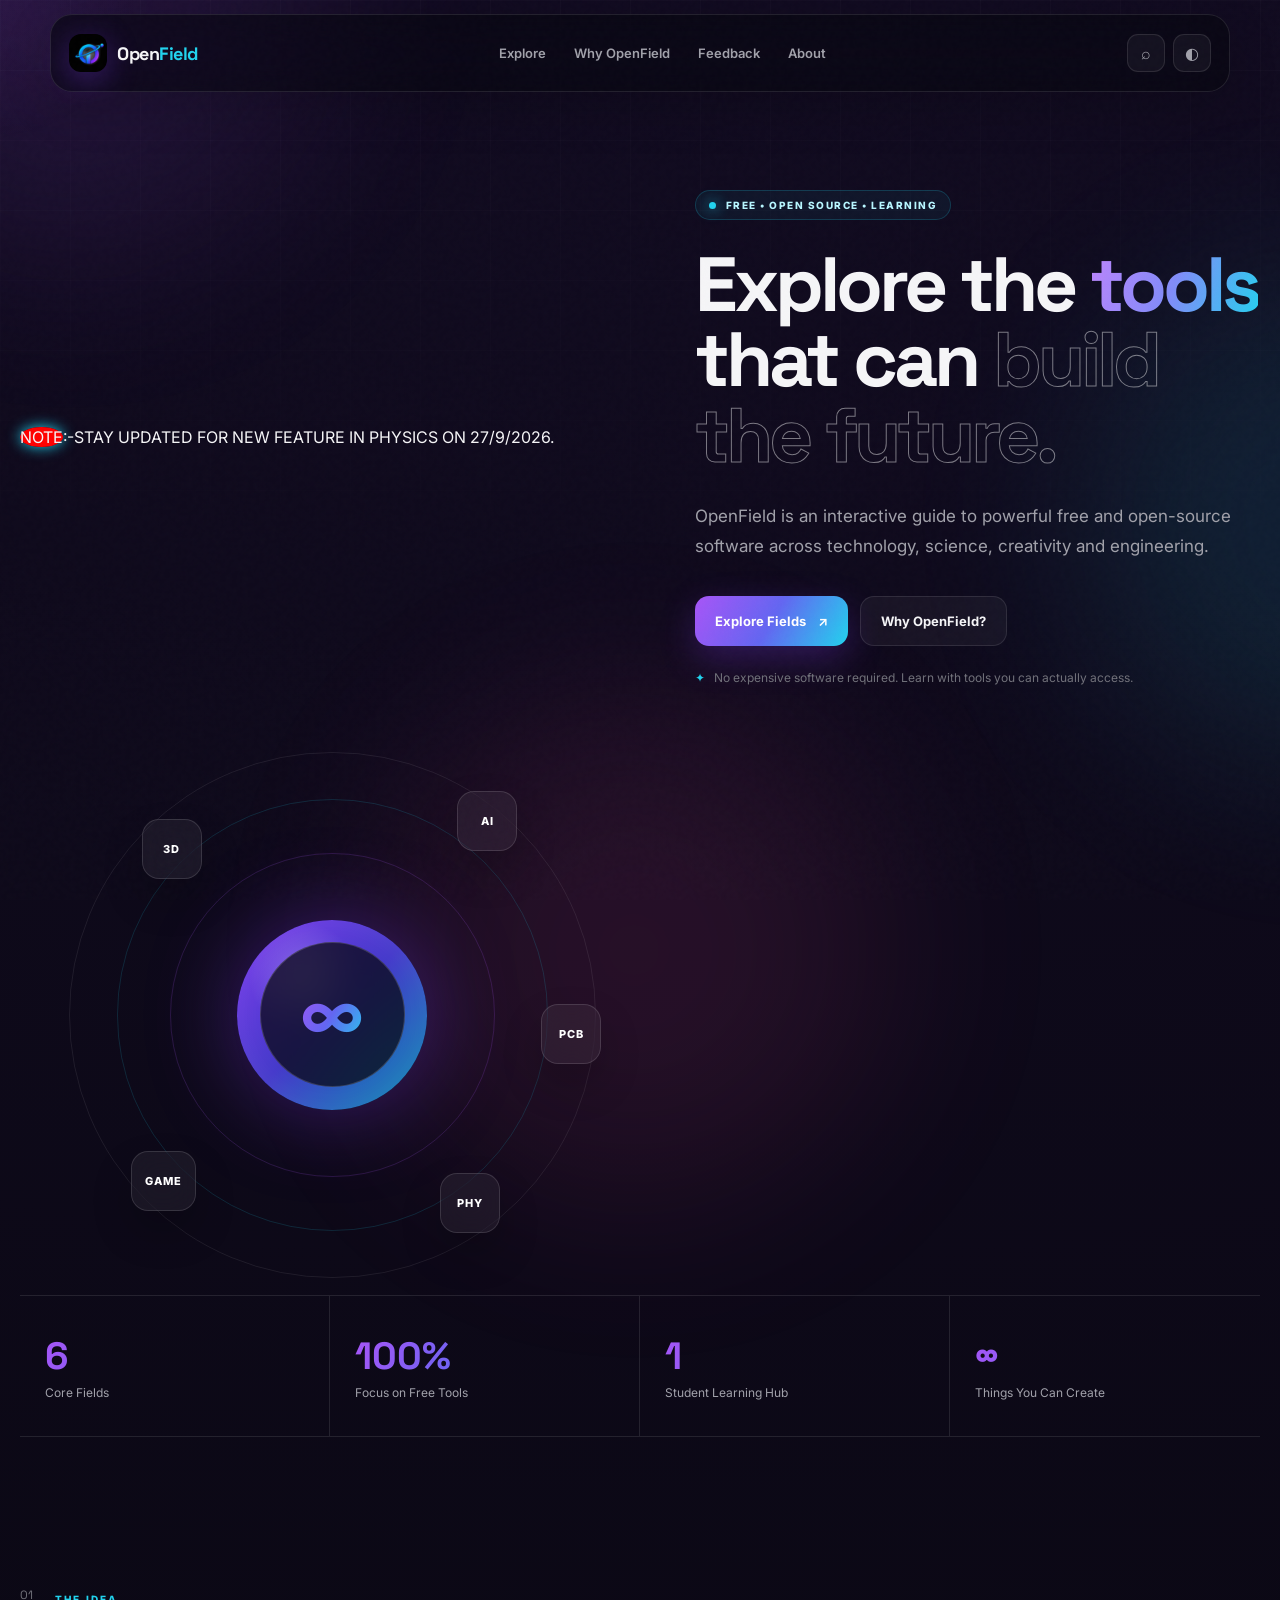
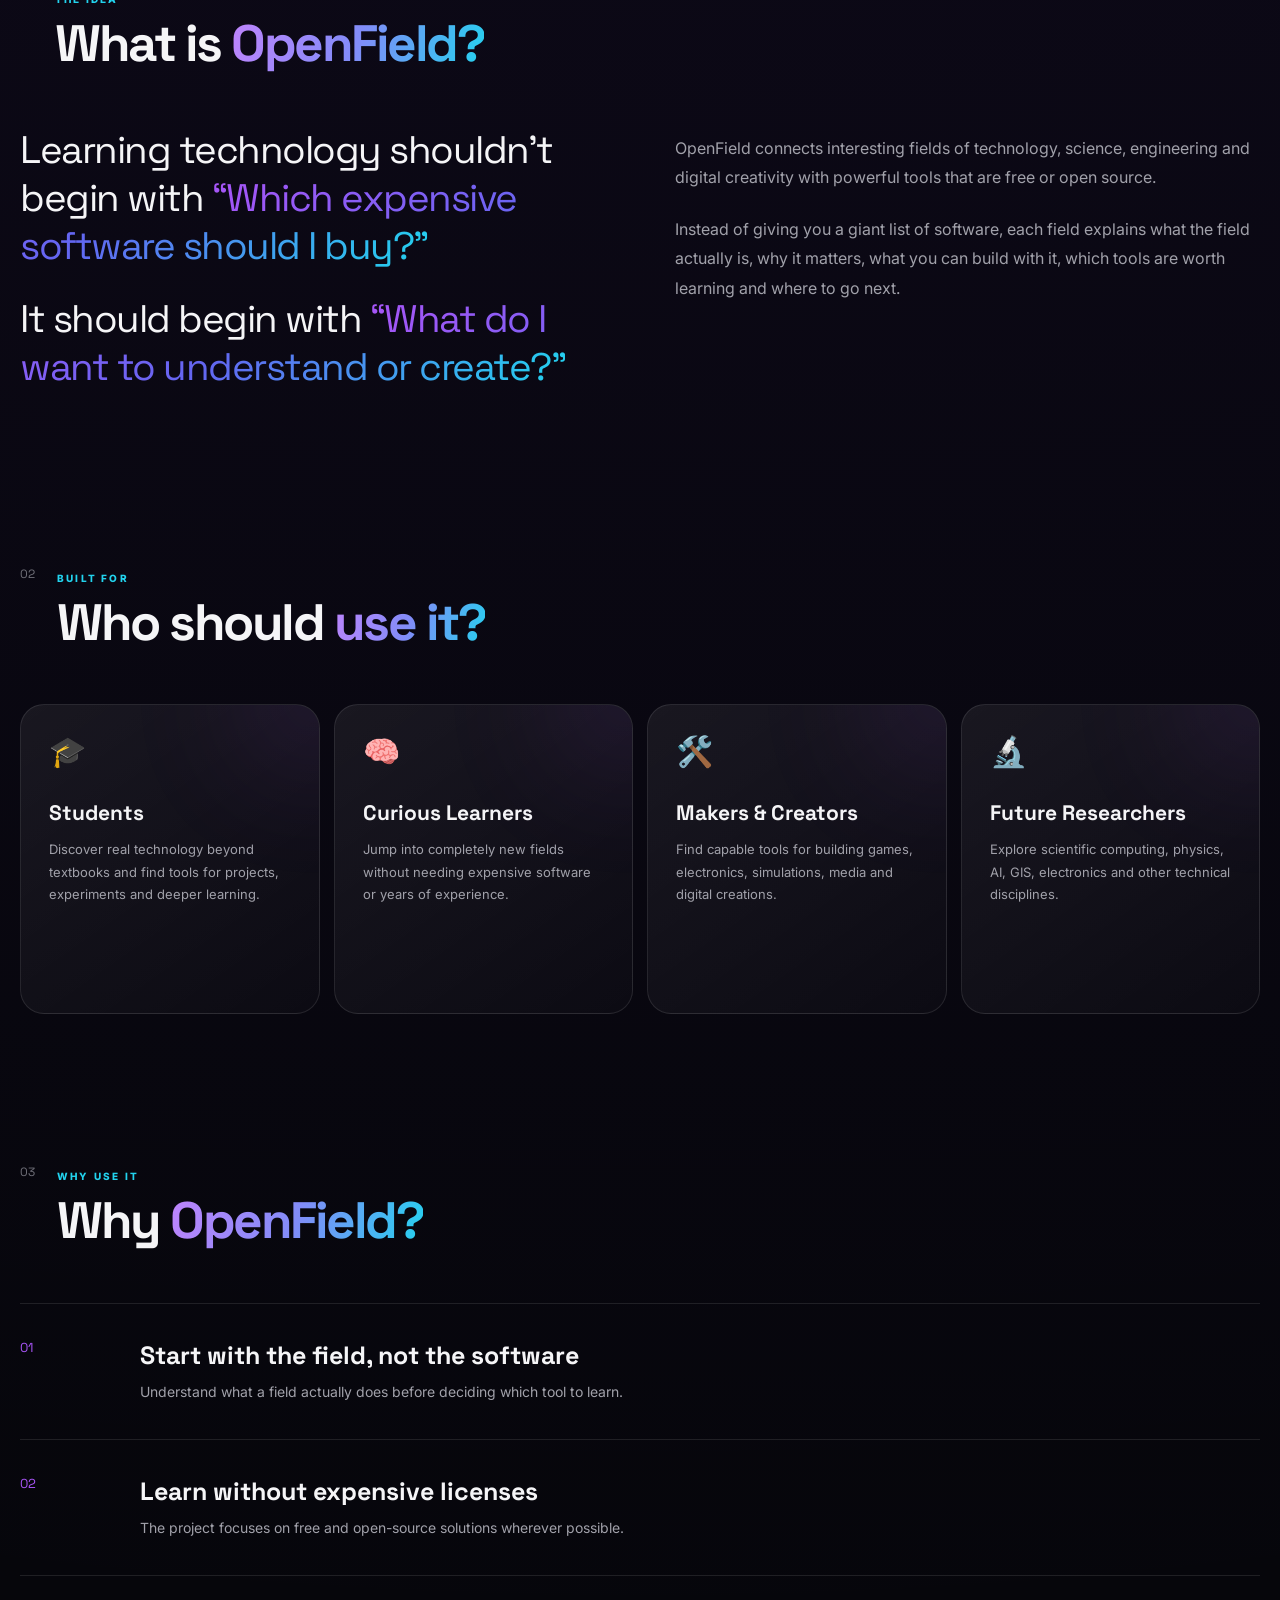
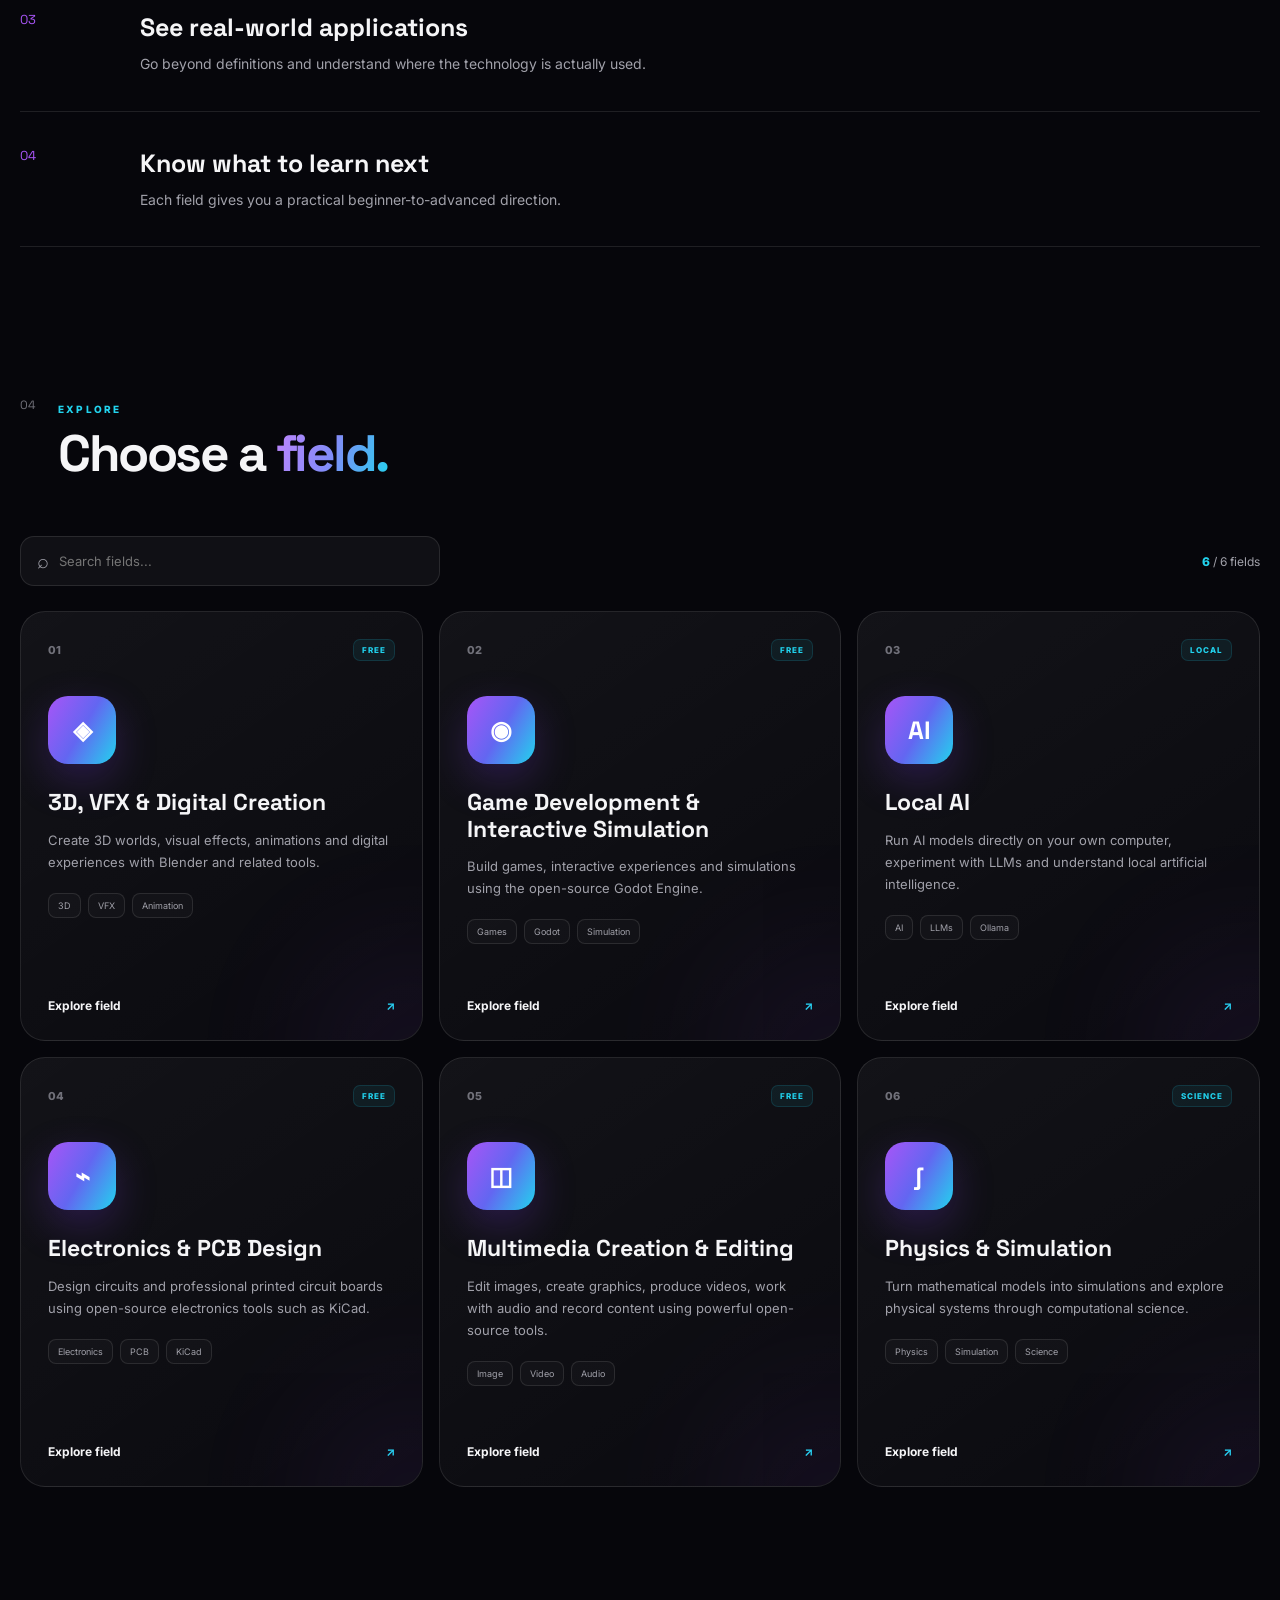
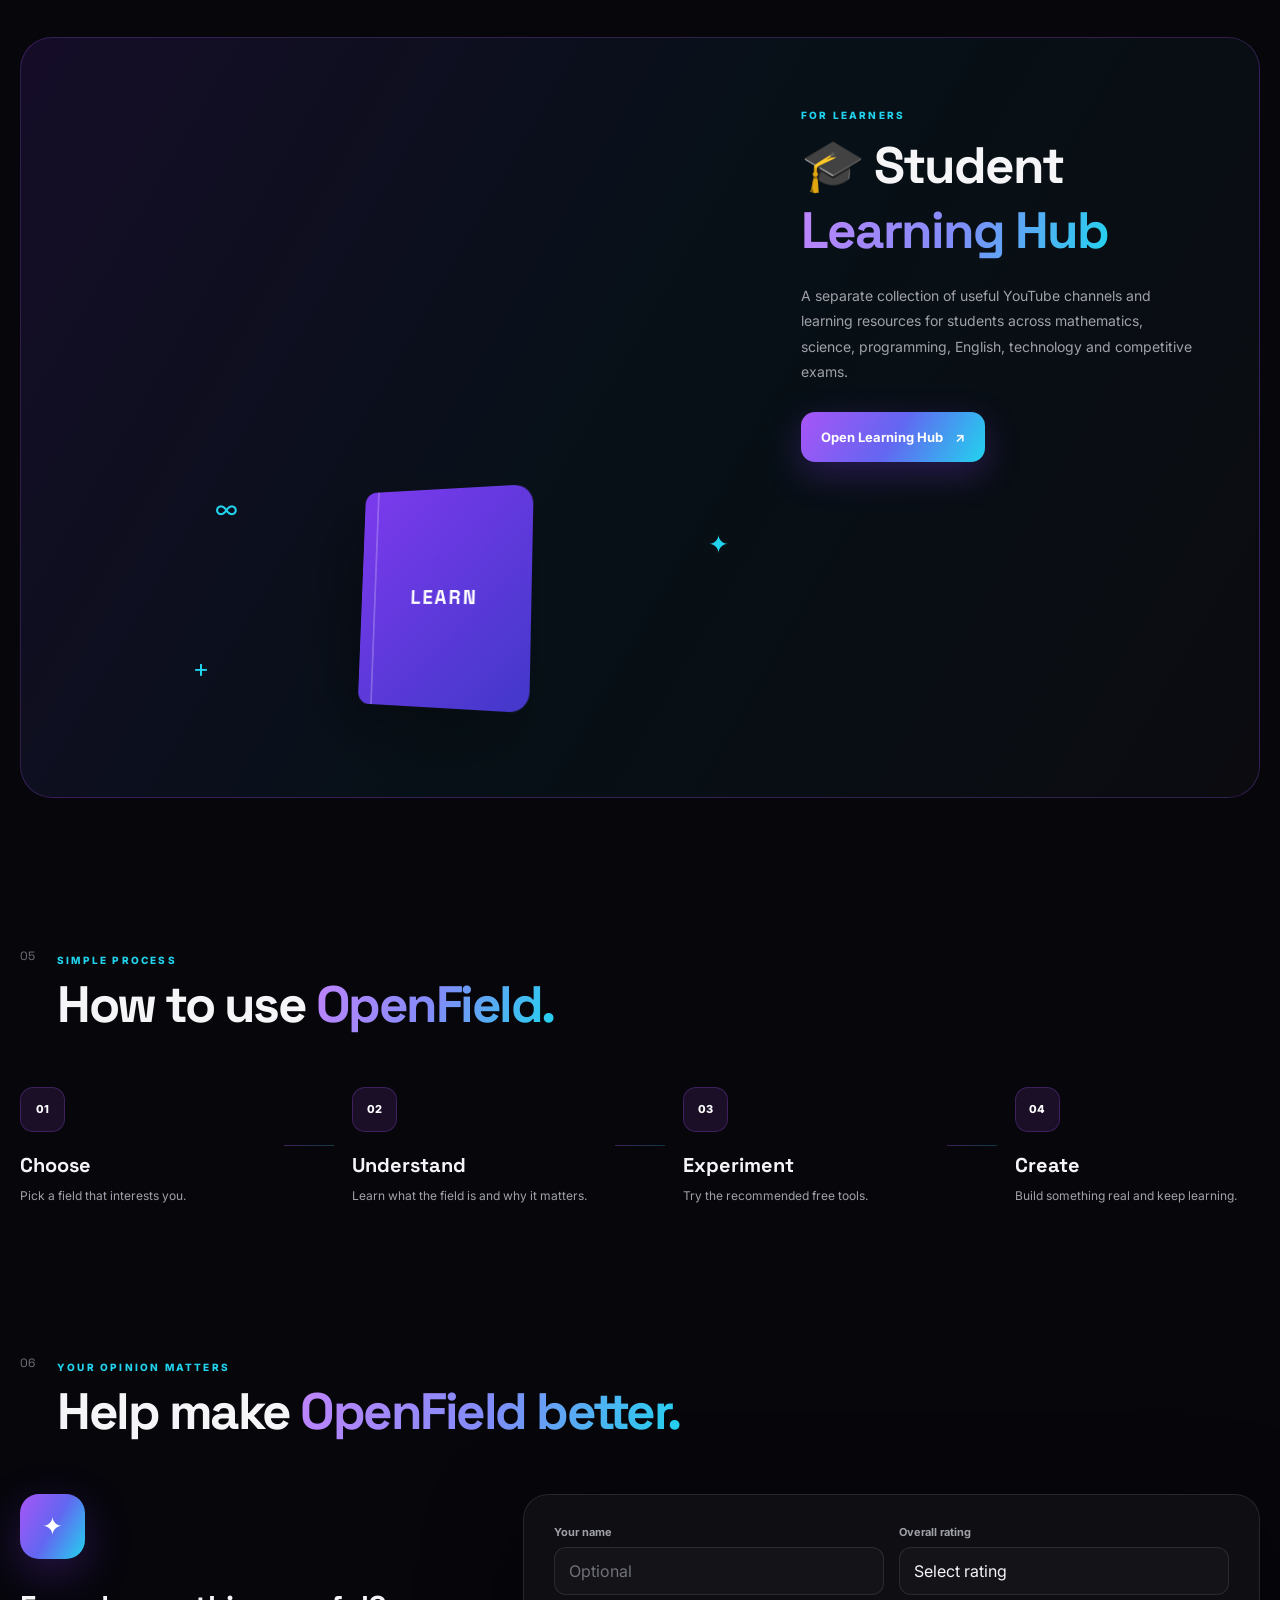
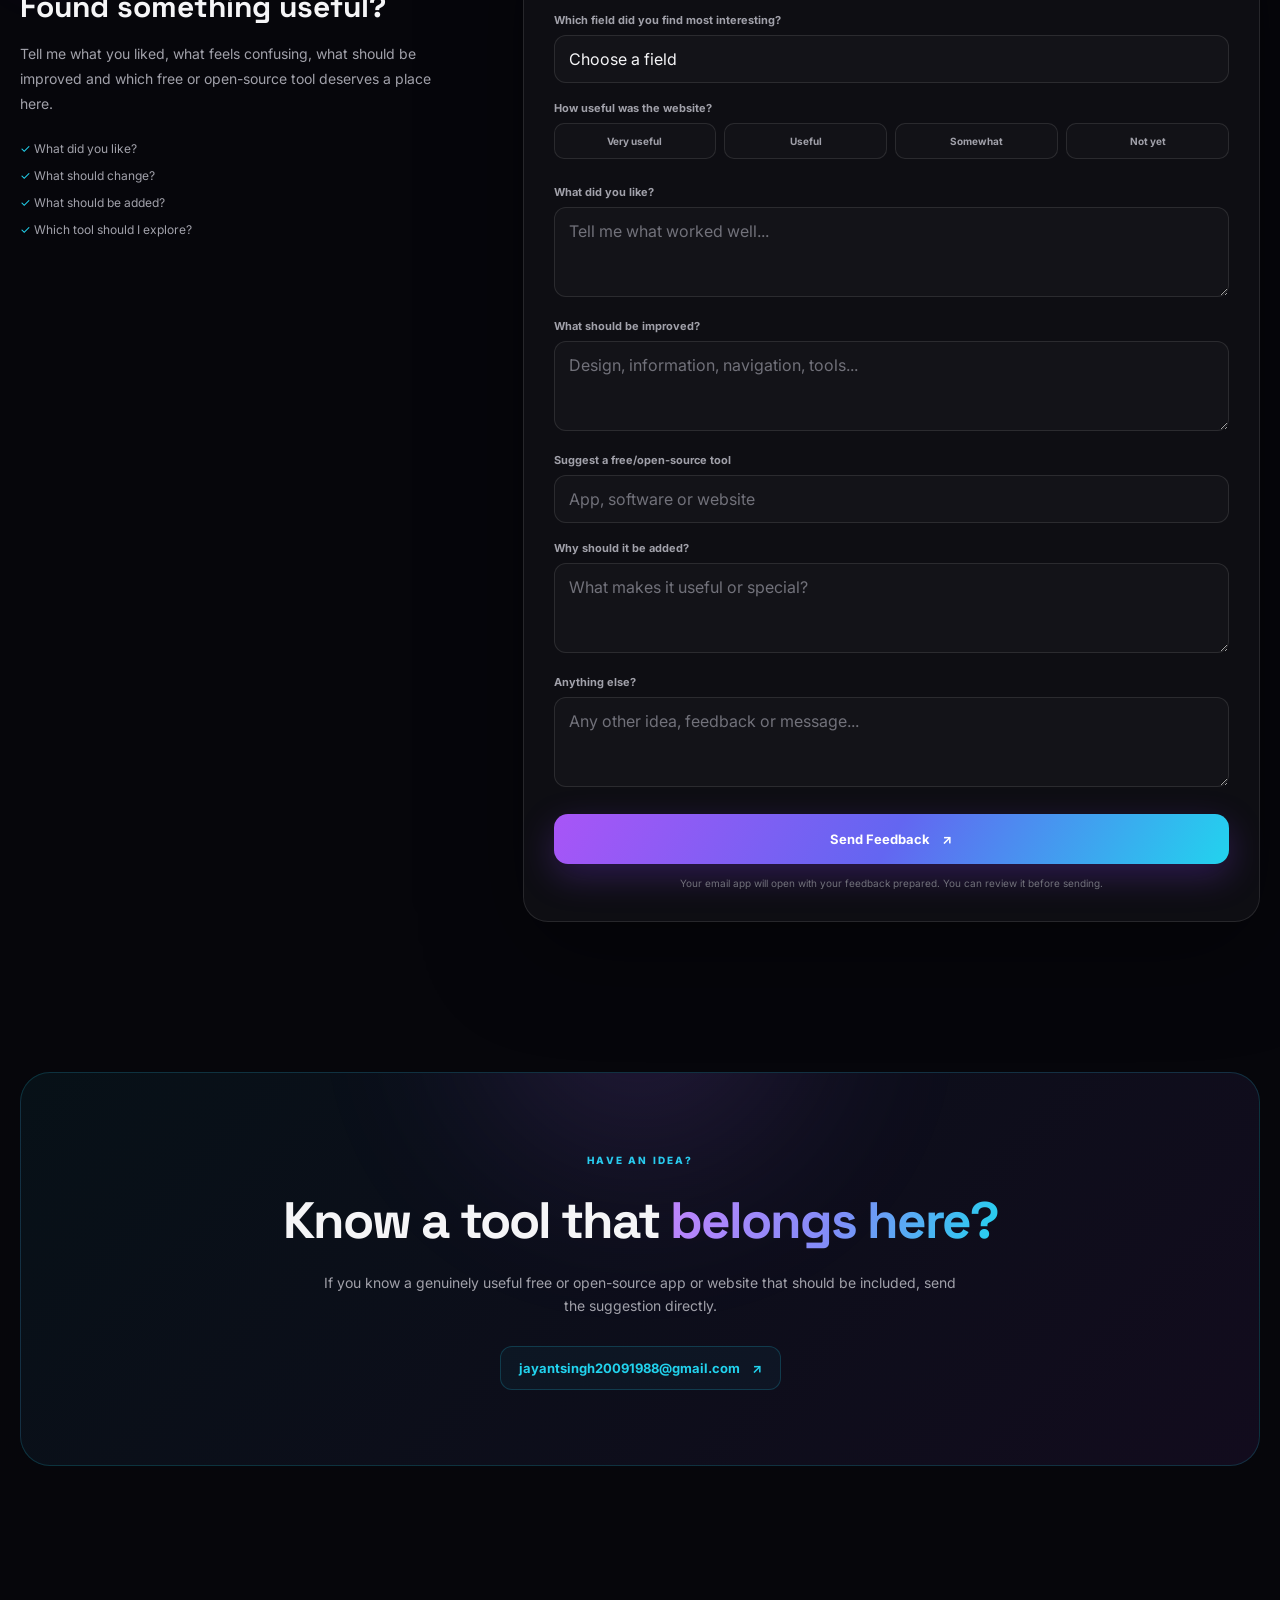
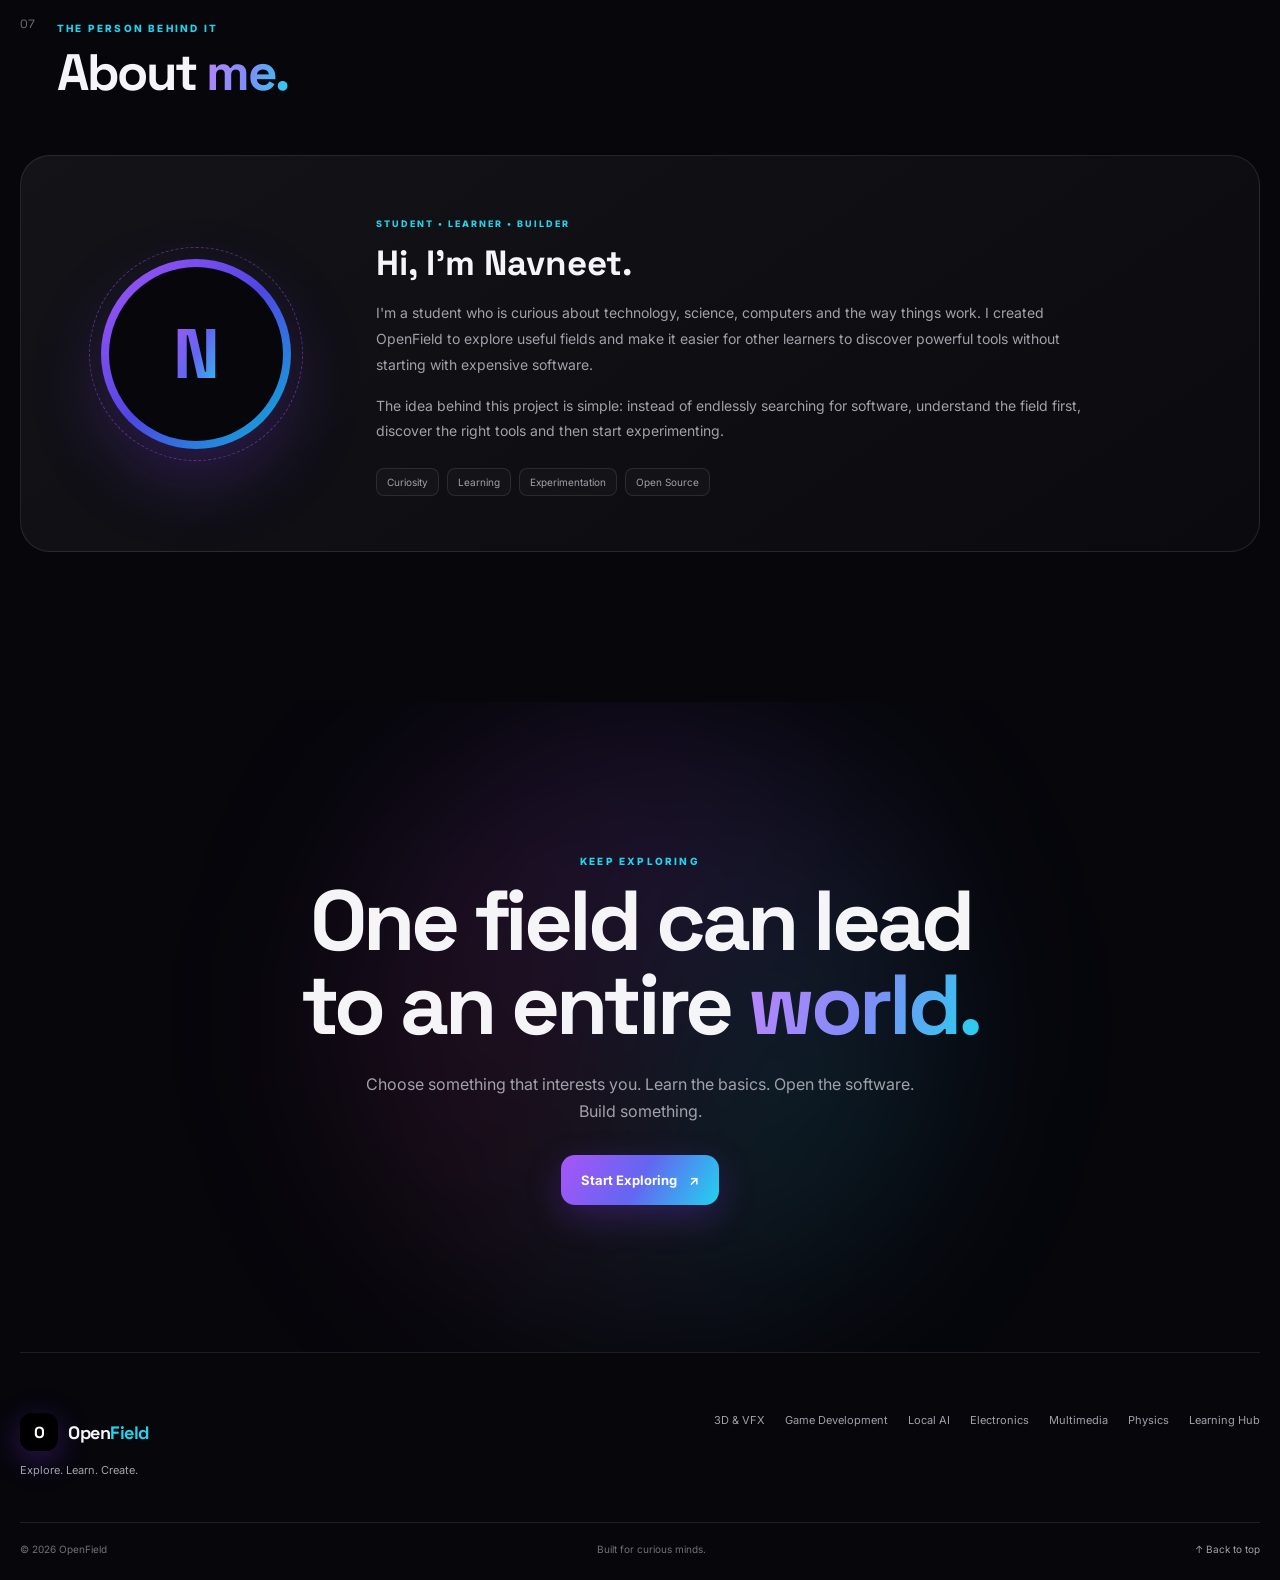
==== index.html @ 7878f34e "update homepage" ====
<!DOCTYPE html>
<html lang="en">
<head>
    <!-- Google tag (gtag.js) -->
<script async src="https://www.googletagmanager.com/gtag/js?id=G-XBN1RVEV4E"></script>
<script>
  window.dataLayer = window.dataLayer || [];
  function gtag(){dataLayer.push(arguments);}
  gtag('js', new Date());

  gtag('config', 'G-XBN1RVEV4E');
</script>
    <meta charset="UTF-8">

    <meta
        name="viewport"
        content="width=device-width, initial-scale=1.0"
    >

    <meta
        name="description"
        content="OpenField — Explore powerful free and open-source tools across 3D, game development, local AI, electronics, multimedia, physics and student learning."
    >

    <meta
        name="theme-color"
        content="#080810"
    >

    <title>OpenField — Explore Technology, Science & Creative Fields</title>
<meta name="description" content="OpenField helps you explore technology, science, creative fields, free and open-source tools, learning resources, and career possibilities.">
    <link rel="stylesheet" href="css/home.css">

    <link
        rel="preconnect"
        href="https://fonts.googleapis.com"
    >

    <link
        rel="preconnect"
        href="https://fonts.gstatic.com"
        crossorigin
    >

    <link
        href="https://fonts.googleapis.com/css2?family=Inter:wght@400;500;600;700;800&family=Space+Grotesk:wght@500;600;700&display=swap"
        rel="stylesheet"
    >
</head>

<body>

    <!-- ================================
         BACKGROUND EFFECTS
    ================================= -->

    <div class="noise"></div>

    <div class="aurora aurora-one"></div>
    <div class="aurora aurora-two"></div>
    <div class="aurora aurora-three"></div>

    <div class="cursor-glow"></div>

    <!-- ================================
         READING PROGRESS
    ================================= -->

    <div class="reading-progress">
        <span id="progressBar"></span>
    </div>

    <!-- ================================
         NAVBAR
    ================================= -->

    <header class="navbar">

        <a href="index.html" class="logo">
            <span class="logo-mark">
                <img src="assets/images/openfield-logo.png.png" width="40">
            </span>

            <span class="logo-text">
                Open<span>Field</span>
            </span>
        </a>

        <nav class="nav-links">

            <a href="#explore">Explore</a>

            <a href="#why">Why OpenField</a>

            <a href="#feedback">Feedback</a>

            <a href="#about">About</a>

        </nav>

        <div class="nav-actions">

            <button
                class="icon-btn"
                id="searchButton"
                aria-label="Search"
            >
                ⌕
            </button>

            <button
                class="icon-btn"
                id="themeButton"
                aria-label="Change theme"
            >
                ◐
            </button>

            <button
                class="menu-btn"
                id="menuButton"
                aria-label="Open menu"
            >
                ☰
            </button>

        </div>

    </header>


    <!-- ================================
         MOBILE MENU
    ================================= -->

    <div class="mobile-menu" id="mobileMenu">

        <a href="#explore">Explore</a>
        <a href="#why">Why OpenField</a>
        <a href="#feedback">Feedback</a>
        <a href="#about">About</a>

    </div>


    <!-- ================================
         SEARCH OVERLAY
    ================================= -->

    <div class="search-overlay" id="searchOverlay">

        <div class="search-box">

            <button
                class="search-close"
                id="searchClose"
            >
                ×
            </button>

            <span class="search-label">
                SEARCH OPENFIELD
            </span>

            <input
                type="text"
                id="siteSearch"
                placeholder="Search fields, tools or topics..."
                autocomplete="off"
            >

            <div
                class="search-results"
                id="searchResults"
            >
                <p>Start typing to search...</p>
            </div>

        </div>

    </div>


    <!-- ================================
         HERO
    ================================= -->

    <main>

        <section class="hero"><p><span class="live-dot" style="background-color: red;">NOTE</span>:-STAY UPDATED FOR NEW FEATURE IN PHYSICS ON 27/9/2026.</p>

            <div class="hero-content">

                <div class="eyebrow reveal">

                    <span class="live-dot"></span>

                    FREE • OPEN SOURCE • LEARNING

                </div>

                <h1 class="hero-title reveal">

                    Explore the
                    <span class="gradient-text">
                        tools
                    </span>

                    that can
                    <span class="outline-text">
                        build the future.
                    </span>

                </h1>

                <p class="hero-description reveal">

                    OpenField is an interactive guide to powerful
                    free and open-source software across technology,
                    science, creativity and engineering.

                </p>

                <div class="hero-buttons reveal">

                    <a
                        href="#explore"
                        class="btn btn-primary magnetic"
                    >
                        Explore Fields
                        <span>↗</span>
                    </a>

                    <a
                        href="#why"
                        class="btn btn-secondary magnetic"
                    >
                        Why OpenField?
                    </a>

                </div>

                <div class="hero-note reveal">

                    <span>✦</span>
                    No expensive software required.
                    Learn with tools you can actually access.

                </div>

            </div>


            <!-- HERO VISUAL -->

            <div class="hero-visual reveal">

                <div class="orbit orbit-1"></div>
                <div class="orbit orbit-2"></div>
                <div class="orbit orbit-3"></div>

                <div class="core">

                    <div class="core-inner">
                        <span>∞</span>
                    </div>

                </div>

                <div class="floating-node node-1">
                    <span>3D</span>
                </div>

                <div class="floating-node node-2">
                    <span>AI</span>
                </div>

                <div class="floating-node node-3">
                    <span>PCB</span>
                </div>

                <div class="floating-node node-4">
                    <span>PHY</span>
                </div>

                <div class="floating-node node-5">
                    <span>GAME</span>
                </div>

            </div>

        </section>


        <!-- ================================
             STATS
        ================================= -->

        <section class="stats-section">

            <div class="stats-grid">

                <div class="stat-card reveal">

                    <strong
                        class="counter"
                        data-target="6"
                    >
                        0
                    </strong>

                    <span>
                        Core Fields
                    </span>

                </div>


                <div class="stat-card reveal">

                    <strong
                        class="counter"
                        data-target="100"
                        data-suffix="%"
                    >
                        0
                    </strong>

                    <span>
                        Focus on Free Tools
                    </span>

                </div>


                <div class="stat-card reveal">

                    <strong
                        class="counter"
                        data-target="1"
                    >
                        0
                    </strong>

                    <span>
                        Student Learning Hub
                    </span>

                </div>


                <div class="stat-card reveal">

                    <strong>
                        ∞
                    </strong>

                    <span>
                        Things You Can Create
                    </span>

                </div>

            </div>

        </section>


        <!-- ================================
             WHAT IS OPENFIELD
        ================================= -->

        <section
            class="section intro-section"
            id="why"
        >

            <div class="section-heading reveal">

                <span class="section-number">
                    01
                </span>

                <div>

                    <span class="section-label">
                        THE IDEA
                    </span>

                    <h2>
                        What is
                        <span class="gradient-text">
                            OpenField?
                        </span>
                    </h2>

                </div>

            </div>


            <div class="intro-grid">

                <div class="big-statement reveal">

                    <p>
                        Learning technology shouldn't begin with
                        <span>“Which expensive software should I buy?”</span>
                    </p>

                    <p>
                        It should begin with
                        <span>“What do I want to understand or create?”</span>
                    </p>

                </div>


                <div class="intro-copy reveal">

                    <p>
                        OpenField connects interesting fields of
                        technology, science, engineering and digital
                        creativity with powerful tools that are free
                        or open source.
                    </p>

                    <p>
                        Instead of giving you a giant list of software,
                        each field explains what the field actually is,
                        why it matters, what you can build with it,
                        which tools are worth learning and where to go
                        next.
                    </p>

                </div>

            </div>

        </section>


        <!-- ================================
             WHO SHOULD USE
        ================================= -->

        <section class="section users-section">

            <div class="section-heading reveal">

                <span class="section-number">
                    02
                </span>

                <div>

                    <span class="section-label">
                        BUILT FOR
                    </span>

                    <h2>
                        Who should
                        <span class="gradient-text">
                            use it?
                        </span>
                    </h2>

                </div>

            </div>


            <div class="audience-grid">

                <article class="audience-card tilt-card reveal">

                    <div class="audience-icon">
                        🎓
                    </div>

                    <h3>
                        Students
                    </h3>

                    <p>
                        Discover real technology beyond textbooks
                        and find tools for projects, experiments and
                        deeper learning.
                    </p>

                    
                </article>


                <article class="audience-card tilt-card reveal">

                    <div class="audience-icon">
                        🧠
                    </div>

                    <h3>
                        Curious Learners
                    </h3>

                    <p>
                        Jump into completely new fields without
                        needing expensive software or years of
                        experience.
                    </p>

                  

                </article>


                <article class="audience-card tilt-card reveal">

                    <div class="audience-icon">
                        🛠️
                    </div>

                    <h3>
                        Makers & Creators
                    </h3>

                    <p>
                        Find capable tools for building games,
                        electronics, simulations, media and
                        digital creations.
                    </p>

                  

                </article>


                <article class="audience-card tilt-card reveal">

                    <div class="audience-icon">
                        🔬
                    </div>

                    <h3>
                        Future Researchers
                    </h3>

                    <p>
                        Explore scientific computing, physics,
                        AI, GIS, electronics and other technical
                        disciplines.
                    </p>

                    

                </article>

            </div>

        </section>


        <!-- ================================
             WHY
        ================================= -->

        <section class="section reasons-section">

            <div class="section-heading reveal">

                <span class="section-number">
                    03
                </span>

                <div>

                    <span class="section-label">
                        WHY USE IT
                    </span>

                    <h2>
                        Why
                        <span class="gradient-text">
                            OpenField?
                        </span>
                    </h2>

                </div>

            </div>


            <div class="reason-list">

                <div class="reason reveal">

                    <div class="reason-number">
                        01
                    </div>

                    <div>

                        <h3>
                            Start with the field, not the software
                        </h3>

                        <p>
                            Understand what a field actually does
                            before deciding which tool to learn.
                        </p>

                    </div>

                </div>


                <div class="reason reveal">

                    <div class="reason-number">
                        02
                    </div>

                    <div>

                        <h3>
                            Learn without expensive licenses
                        </h3>

                        <p>
                            The project focuses on free and
                            open-source solutions wherever possible.
                        </p>

                    </div>

                </div>


                <div class="reason reveal">

                    <div class="reason-number">
                        03
                    </div>

                    <div>

                        <h3>
                            See real-world applications
                        </h3>

                        <p>
                            Go beyond definitions and understand
                            where the technology is actually used.
                        </p>

                    </div>

                </div>


                <div class="reason reveal">

                    <div class="reason-number">
                        04
                    </div>

                    <div>

                        <h3>
                            Know what to learn next
                        </h3>

                        <p>
                            Each field gives you a practical
                            beginner-to-advanced direction.
                        </p>

                    </div>

                </div>

            </div>

        </section>


        <!-- ================================
             EXPLORE
        ================================= -->

        <section
            class="section fields-section"
            id="explore"
        >

            <div class="section-heading reveal">

                <span class="section-number">
                    04
                </span>

                <div>

                    <span class="section-label">
                        EXPLORE
                    </span>

                    <h2>
                        Choose a
                        <span class="gradient-text">
                            field.
                        </span>
                    </h2>

                </div>

            </div>


            <div class="field-toolbar reveal">

                <div class="field-search">

                    <span>
                        ⌕
                    </span>

                    <input
                        type="text"
                        id="fieldSearch"
                        placeholder="Search fields..."
                    >

                </div>

                <div class="field-count">
                    <span id="visibleCount">6</span>
                    / 6 fields
                </div>

            </div>


            <div class="fields-grid" id="fieldsGrid">

                <!-- FIELD 1 -->

                <article
                    class="field-card tilt-card reveal"
                    data-name="3D VFX Digital Creation Blender Animation"
                >

                    <div class="field-top">

                        <span class="field-number">
                            01
                        </span>

                        <span class="field-status">
                            FREE
                        </span>

                    </div>

                    <div class="field-icon">
                        ◈
                    </div>

                    <h3>
                        3D, VFX & Digital Creation
                    </h3>

                    <p>
                        Create 3D worlds, visual effects,
                        animations and digital experiences
                        with Blender and related tools.
                    </p>

                    <div class="field-tags">

                        <span>3D</span>
                        <span>VFX</span>
                        <span>Animation</span>

                    </div>

                    <a
                        href="html/vfx.html"
                        class="field-link"
                    >
                        Explore field
                        <span>↗</span>
                    </a>

                </article>


                <!-- FIELD 2 -->

                <article
                    class="field-card tilt-card reveal"
                    data-name="Game Development Interactive Simulation Godot"
                >

                    <div class="field-top">

                        <span class="field-number">
                            02
                        </span>

                        <span class="field-status">
                            FREE
                        </span>

                    </div>

                    <div class="field-icon">
                        ◉
                    </div>

                    <h3>
                        Game Development & Interactive Simulation
                    </h3>

                    <p>
                        Build games, interactive experiences and
                        simulations using the open-source Godot
                        Engine.
                    </p>

                    <div class="field-tags">

                        <span>Games</span>
                        <span>Godot</span>
                        <span>Simulation</span>

                    </div>

                    <a
                        href="html/godot.html"
                        class="field-link"
                    >
                        Explore field
                        <span>↗</span>
                    </a>

                </article>


                <!-- FIELD 3 -->

                <article
                    class="field-card tilt-card reveal"
                    data-name="Local AI Artificial Intelligence Ollama LLM"
                >

                    <div class="field-top">

                        <span class="field-number">
                            03
                        </span>

                        <span class="field-status">
                            LOCAL
                        </span>

                    </div>

                    <div class="field-icon">
                        AI
                    </div>

                    <h3>
                        Local AI
                    </h3>

                    <p>
                        Run AI models directly on your own computer,
                        experiment with LLMs and understand local
                        artificial intelligence.
                    </p>

                    <div class="field-tags">

                        <span>AI</span>
                        <span>LLMs</span>
                        <span>Ollama</span>

                    </div>

                    <a
                        href="html/ollama.html"
                        class="field-link"
                    >
                        Explore field
                        <span>↗</span>
                    </a>

                </article>


                <!-- FIELD 4 -->

                <article
                    class="field-card tilt-card reveal"
                    data-name="Electronics PCB Design KiCad Circuit"
                >

                    <div class="field-top">

                        <span class="field-number">
                            04
                        </span>

                        <span class="field-status">
                            FREE
                        </span>

                    </div>

                    <div class="field-icon">
                        ⌁
                    </div>

                    <h3>
                        Electronics & PCB Design
                    </h3>

                    <p>
                        Design circuits and professional printed
                        circuit boards using open-source electronics
                        tools such as KiCad.
                    </p>

                    <div class="field-tags">

                        <span>Electronics</span>
                        <span>PCB</span>
                        <span>KiCad</span>

                    </div>

                    <a
                        href="html/kicad.html"
                        class="field-link"
                    >
                        Explore field
                        <span>↗</span>
                    </a>

                </article>


                <!-- FIELD 5 -->

                <article
                    class="field-card tilt-card reveal"
                    data-name="Multimedia Creation Editing Image Video Audio GIMP Kdenlive Audacity OBS"
                >

                    <div class="field-top">

                        <span class="field-number">
                            05
                        </span>

                        <span class="field-status">
                            FREE
                        </span>

                    </div>

                    <div class="field-icon">
                        ◫
                    </div>

                    <h3>
                        Multimedia Creation & Editing
                    </h3>

                    <p>
                        Edit images, create graphics, produce videos,
                        work with audio and record content using
                        powerful open-source tools.
                    </p>

                    <div class="field-tags">

                        <span>Image</span>
                        <span>Video</span>
                        <span>Audio</span>

                    </div>

                    <a
                        href="html/editing.html"
                        class="field-link"
                    >
                        Explore field
                        <span>↗</span>
                    </a>

                </article>


                <!-- FIELD 6 -->

                <article
                    class="field-card tilt-card reveal"
                    data-name="Physics Simulation Computational Science Scientific Computing"
                >

                    <div class="field-top">

                        <span class="field-number">
                            06
                        </span>

                        <span class="field-status">
                            SCIENCE
                        </span>

                    </div>

                    <div class="field-icon">
                        ∫
                    </div>

                    <h3>
                        Physics & Simulation
                    </h3>

                    <p>
                        Turn mathematical models into simulations
                        and explore physical systems through
                        computational science.
                    </p>

                    <div class="field-tags">

                        <span>Physics</span>
                        <span>Simulation</span>
                        <span>Science</span>

                    </div>

                    <a
                        href="html/physics.html"
                        class="field-link"
                    >
                        Explore field
                        <span>↗</span>
                    </a>

                </article>

            </div>


            <!-- NO RESULTS -->

            <div
                class="no-results"
                id="noResults"
            >

                <div>
                    ∅
                </div>

                <h3>
                    No field found
                </h3>

                <p>
                    Try another keyword.
                </p>

            </div>

        </section>


        <!-- ================================
             STUDENT HUB
        ================================= -->

        <section class="section hub-section">

            <div class="hub-card reveal">

                <div class="hub-decoration"></div>

                <div class="hub-content">

                    <span class="section-label">
                        FOR LEARNERS
                    </span>

                    <h2>
                        🎓 Student
                        <span class="gradient-text">
                            Learning Hub
                        </span>
                    </h2>

                    <p>
                        A separate collection of useful YouTube
                        channels and learning resources for students
                        across mathematics, science, programming,
                        English, technology and competitive exams.
                    </p>

                    <a
                        href="html/education.html"
                        class="btn btn-primary magnetic"
                    >
                        Open Learning Hub
                        <span>↗</span>
                    </a>

                </div>

                <div class="hub-visual">

                    <div class="book">
                        <span>LEARN</span>
                    </div>

                    <div class="spark spark-1">✦</div>
                    <div class="spark spark-2">+</div>
                    <div class="spark spark-3">∞</div>

                </div>

            </div>

        </section>


        <!-- ================================
             HOW IT WORKS
        ================================= -->

        <section class="section process-section">

            <div class="section-heading reveal">

                <span class="section-number">
                    05
                </span>

                <div>

                    <span class="section-label">
                        SIMPLE PROCESS
                    </span>

                    <h2>
                        How to use
                        <span class="gradient-text">
                            OpenField.
                        </span>
                    </h2>

                </div>

            </div>


            <div class="process-grid">

                <div class="process-step reveal">

                    <span>
                        01
                    </span>

                    <h3>
                        Choose
                    </h3>

                    <p>
                        Pick a field that interests you.
                    </p>

                </div>


                <div class="process-line"></div>


                <div class="process-step reveal">

                    <span>
                        02
                    </span>

                    <h3>
                        Understand
                    </h3>

                    <p>
                        Learn what the field is and why it matters.
                    </p>

                </div>


                <div class="process-line"></div>


                <div class="process-step reveal">

                    <span>
                        03
                    </span>

                    <h3>
                        Experiment
                    </h3>

                    <p>
                        Try the recommended free tools.
                    </p>

                </div>


                <div class="process-line"></div>


                <div class="process-step reveal">

                    <span>
                        04
                    </span>

                    <h3>
                        Create
                    </h3>

                    <p>
                        Build something real and keep learning.
                    </p>

                </div>

            </div>

        </section>


        <!-- ================================
             FEEDBACK
        ================================= -->

        <section
            class="section feedback-section"
            id="feedback"
        >

            <div class="section-heading reveal">

                <span class="section-number">
                    06
                </span>

                <div>

                    <span class="section-label">
                        YOUR OPINION MATTERS
                    </span>

                    <h2>
                        Help make
                        <span class="gradient-text">
                            OpenField better.
                        </span>
                    </h2>

                </div>

            </div>


            <div class="feedback-layout">

                <div class="feedback-intro reveal">

                    <div class="feedback-symbol">
                        ✦
                    </div>

                    <h3>
                        Found something useful?
                    </h3>

                    <p>
                        Tell me what you liked, what feels confusing,
                        what should be improved and which free or
                        open-source tool deserves a place here.
                    </p>

                    <div class="feedback-points">

                        <span>
                            ✓ What did you like?
                        </span>

                        <span>
                            ✓ What should change?
                        </span>

                        <span>
                            ✓ What should be added?
                        </span>

                        <span>
                            ✓ Which tool should I explore?
                        </span>

                    </div>

                </div>


                <form
                    class="feedback-form reveal"
                    id="feedbackForm"
                >

                    <div class="form-row">

                        <div class="form-group">

                            <label for="visitorName">
                                Your name
                            </label>

                            <input
                                type="text"
                                id="visitorName"
                                name="name"
                                placeholder="Optional"
                            >

                        </div>


                        <div class="form-group">

                            <label for="rating">
                                Overall rating
                            </label>

                            <select
                                id="rating"
                                name="rating"
                                required
                            >

                                <option value="">
                                    Select rating
                                </option>

                                <option value="5">
                                    ★★★★★ — Excellent
                                </option>

                                <option value="4">
                                    ★★★★☆ — Very good
                                </option>

                                <option value="3">
                                    ★★★☆☆ — Good
                                </option>

                                <option value="2">
                                    ★★☆☆☆ — Needs improvement
                                </option>

                                <option value="1">
                                    ★☆☆☆☆ — Poor
                                </option>

                            </select>

                        </div>

                    </div>


                    <div class="form-group">

                        <label for="favoriteField">
                            Which field did you find most interesting?
                        </label>

                        <select
                            id="favoriteField"
                            name="favorite"
                            required
                        >

                            <option value="">
                                Choose a field
                            </option>

                            <option>
                                3D, VFX & Digital Creation
                            </option>

                            <option>
                                Game Development & Interactive Simulation
                            </option>

                            <option>
                                Local AI
                            </option>

                            <option>
                                Electronics & PCB Design
                            </option>

                            <option>
                                Multimedia Creation & Editing
                            </option>

                            <option>
                                Physics & Simulation
                            </option>

                            <option>
                                Student Learning Hub
                            </option>

                        </select>

                    </div>


                    <div class="form-group">

                        <label for="usefulness">
                            How useful was the website?
                        </label>

                        <div class="choice-grid">

                            <label class="choice">

                                <input
                                    type="radio"
                                    name="usefulness"
                                    value="Very useful"
                                    required
                                >

                                <span>
                                    Very useful
                                </span>

                            </label>


                            <label class="choice">

                                <input
                                    type="radio"
                                    name="usefulness"
                                    value="Useful"
                                >

                                <span>
                                    Useful
                                </span>

                            </label>


                            <label class="choice">

                                <input
                                    type="radio"
                                    name="usefulness"
                                    value="Somewhat useful"
                                >

                                <span>
                                    Somewhat
                                </span>

                            </label>


                            <label class="choice">

                                <input
                                    type="radio"
                                    name="usefulness"
                                    value="Not useful"
                                >

                                <span>
                                    Not yet
                                </span>

                            </label>

                        </div>

                    </div>


                    <div class="form-group">

                        <label for="liked">
                            What did you like?
                        </label>

                        <textarea
                            id="liked"
                            name="liked"
                            rows="3"
                            placeholder="Tell me what worked well..."
                        ></textarea>

                    </div>


                    <div class="form-group">

                        <label for="improve">
                            What should be improved?
                        </label>

                        <textarea
                            id="improve"
                            name="improve"
                            rows="3"
                            placeholder="Design, information, navigation, tools..."
                        ></textarea>

                    </div>


                    <div class="form-group">

                        <label for="suggestion">
                            Suggest a free/open-source tool
                        </label>

                        <input
                            type="text"
                            id="suggestion"
                            name="suggestion"
                            placeholder="App, software or website"
                        >

                    </div>


                    <div class="form-group">

                        <label for="suggestionReason">
                            Why should it be added?
                        </label>

                        <textarea
                            id="suggestionReason"
                            name="suggestionReason"
                            rows="3"
                            placeholder="What makes it useful or special?"
                        ></textarea>

                    </div>


                    <div class="form-group">

                        <label for="extra">
                            Anything else?
                        </label>

                        <textarea
                            id="extra"
                            name="extra"
                            rows="3"
                            placeholder="Any other idea, feedback or message..."
                        ></textarea>

                    </div>


                    <button
                        type="submit"
                        class="btn btn-primary submit-btn magnetic"
                    >

                        Send Feedback

                        <span>
                            ↗
                        </span>

                    </button>

                    <p class="form-note">
                        Your email app will open with your feedback
                        prepared. You can review it before sending.
                    </p>

                    <div
                        class="form-message"
                        id="formMessage"
                    ></div>

                </form>

            </div>

        </section>


        <!-- ================================
             CONTACT CTA
        ================================= -->

        <section class="contact-section">

            <div class="contact-card reveal">

                <div class="contact-orb"></div>

                <span class="section-label">
                    HAVE AN IDEA?
                </span>

                <h2>
                    Know a tool that
                    <span class="gradient-text">
                        belongs here?
                    </span>
                </h2>

                <p>
                    If you know a genuinely useful free or
                    open-source app or website that should be
                    included, send the suggestion directly.
                </p>

                <a
                    href="mailto:jayantsingh20091988@gmail.com?subject=OpenField%20Tool%20Suggestion"
                    class="email-link magnetic"
                >

                    jayantsingh20091988@gmail.com

                    <span>
                        ↗
                    </span>

                </a>

            </div>

        </section>


        <!-- ================================
             ABOUT ME
        ================================= -->

        <section
            class="section about-section"
            id="about"
        >

            <div class="section-heading reveal">

                <span class="section-number">
                    07
                </span>

                <div>

                    <span class="section-label">
                        THE PERSON BEHIND IT
                    </span>

                    <h2>
                        About
                        <span class="gradient-text">
                            me.
                        </span>
                    </h2>

                </div>

            </div>


            <div class="about-card reveal">

                <div class="about-avatar">

                    <div class="avatar-ring"></div>

                    <span>
                        N
                    </span>

                </div>


                <div class="about-content">

                    <span class="about-role">
                        STUDENT • LEARNER • BUILDER
                    </span>

                    <h3>
                        Hi, I'm Navneet.
                    </h3>

                    <p>
                        I'm a student who is curious about technology,
                        science, computers and the way things work.
                        I created OpenField to explore useful fields
                        and make it easier for other learners to
                        discover powerful tools without starting
                        with expensive software.
                    </p>

                    <p>
                        The idea behind this project is simple:
                        instead of endlessly searching for software,
                        understand the field first, discover the
                        right tools and then start experimenting.
                    </p>

                    <div class="about-values">

                        <span>
                            Curiosity
                        </span>

                        <span>
                            Learning
                        </span>

                        <span>
                            Experimentation
                        </span>

                        <span>
                            Open Source
                        </span>

                    </div>

                </div>

            </div>

        </section>


        <!-- ================================
             FINAL CTA
        ================================= -->

        <section class="final-section">

            <div class="final-glow"></div>

            <div class="final-content reveal">

                <span class="section-label">
                    KEEP EXPLORING
                </span>

                <h2>
                    One field can lead
                    to an entire
                    <span class="gradient-text">
                        world.
                    </span>
                </h2>

                <p>
                    Choose something that interests you.
                    Learn the basics. Open the software.
                    Build something.
                </p>

                <a
                    href="#explore"
                    class="btn btn-primary magnetic"
                >
                    Start Exploring
                    <span>↗</span>
                </a>

            </div>

        </section>

    </main>


    <!-- ================================
         FOOTER
    ================================= -->

    <footer class="footer">

        <div class="footer-top">

            <div>

                <a
                    href="index.html"
                    class="logo"
                >

                    <span class="logo-mark">
                        O
                    </span>

                    <span class="logo-text">
                        Open<span>Field</span>
                    </span>

                </a>

                <p>
                    Explore. Learn. Create.
                </p>

            </div>


            <div class="footer-links">

                <a href="vfx.html">
                    3D & VFX
                </a>

                <a href="godot.html">
                    Game Development
                </a>

                <a href="ollama.html">
                    Local AI
                </a>

                <a href="kicad.html">
                    Electronics
                </a>

                <a href="editing.html">
                    Multimedia
                </a>

                <a href="physics.html">
                    Physics
                </a>

                <a href="education.html">
                    Learning Hub
                </a>

            </div>

        </div>


        <div class="footer-bottom">

            <span>
                © <span id="year"></span> OpenField
            </span>

            <span>
                Built for curious minds.
            </span>

            <button
                id="topButton"
                class="top-button"
            >
                ↑ Back to top
            </button>

        </div>

    </footer>


    <!-- ================================
         TOAST
    ================================= -->

    <div
        class="toast"
        id="toast"
    >
        <span>✓</span>
        <p id="toastText">
            Done!
        </p>
    </div>
<!-- Founder Section -->


    <script src="fields/home.js"></script>

</body>
</html>
---- css/home.css ----
/* =========================================================
   OPENFIELD — ADVANCED HOME UI
========================================================= */

:root {

    --bg: #06060b;
    --bg-soft: #0a0a12;
    --surface: rgba(255,255,255,0.045);
    --surface-strong: rgba(255,255,255,0.075);

    --border: rgba(255,255,255,0.10);
    --border-bright: rgba(168,85,247,0.38);

    --text: #f5f5f7;
    --muted: #a1a1aa;
    --muted-2: #71717a;

    --purple: #a855f7;
    --violet: #7c3aed;
    --cyan: #22d3ee;
    --blue: #3b82f6;
    --pink: #ec4899;

    --gradient:
        linear-gradient(
            120deg,
            #a855f7,
            #6366f1,
            #22d3ee
        );

    --radius: 24px;
    --max: 1240px;

    --shadow:
        0 30px 100px rgba(0,0,0,.40);

    --nav-height: 78px;

}


/* =========================================================
   LIGHT THEME
========================================================= */

body.light {

    --bg: #f6f7fb;
    --bg-soft: #ffffff;

    --surface: rgba(0,0,0,.035);
    --surface-strong: rgba(0,0,0,.06);

    --border: rgba(0,0,0,.09);

    --text: #111118;
    --muted: #5f6068;
    --muted-2: #7b7c84;

    --shadow:
        0 30px 90px rgba(30,20,60,.12);

}


/* =========================================================
   RESET
========================================================= */

* {
    margin: 0;
    padding: 0;
    box-sizing: border-box;
}


html {
    scroll-behavior: smooth;
}


body {

    min-height: 100vh;

    background:
        radial-gradient(
            circle at 50% -20%,
            rgba(124,58,237,.15),
            transparent 45%
        ),
        var(--bg);

    color: var(--text);

    font-family:
        "Inter",
        sans-serif;

    overflow-x: hidden;

    transition:
        background .4s ease,
        color .4s ease;

}


body::before {

    content: "";

    position: fixed;

    inset: 0;

    pointer-events: none;

    background-image:
        linear-gradient(
            rgba(255,255,255,.018) 1px,
            transparent 1px
        ),
        linear-gradient(
            90deg,
            rgba(255,255,255,.018) 1px,
            transparent 1px
        );

    background-size: 70px 70px;

    mask-image:
        linear-gradient(
            to bottom,
            black,
            transparent 80%
        );

    z-index: -5;

}


a {
    color: inherit;
    text-decoration: none;
}


button,
input,
textarea,
select {
    font: inherit;
}


button {
    border: none;
    cursor: pointer;
}


::selection {
    background: rgba(168,85,247,.35);
}


/* =========================================================
   NOISE
========================================================= */

.noise {

    position: fixed;

    inset: 0;

    pointer-events: none;

    opacity: .035;

    z-index: 999;

    background-image:
        url("data:image/svg+xml,%3Csvg viewBox='0 0 180 180' xmlns='http://www.w3.org/2000/svg'%3E%3Cfilter id='n'%3E%3CfeTurbulence type='fractalNoise' baseFrequency='.9' numOctaves='3' stitchTiles='stitch'/%3E%3C/filter%3E%3Crect width='100%25' height='100%25' filter='url(%23n)' opacity='.5'/%3E%3C/svg%3E");

}


/* =========================================================
   AURORA
========================================================= */

.aurora {

    position: fixed;

    width: 500px;
    height: 500px;

    border-radius: 50%;

    filter: blur(100px);

    opacity: .11;

    pointer-events: none;

    z-index: -4;

    animation:
        auroraMove 15s ease-in-out infinite alternate;

}


.aurora-one {

    background: var(--purple);

    top: -250px;
    left: -180px;

}


.aurora-two {

    background: var(--cyan);

    top: 30%;
    right: -300px;

    animation-delay: -5s;

}


.aurora-three {

    background: var(--pink);

    bottom: -300px;
    left: 30%;

    animation-delay: -9s;

}


@keyframes auroraMove {

    0% {
        transform: translate3d(0,0,0) scale(1);
    }

    50% {
        transform: translate3d(80px,-40px,0) scale(1.15);
    }

    100% {
        transform: translate3d(-50px,80px,0) scale(.95);
    }

}


/* =========================================================
   READING PROGRESS
========================================================= */

.reading-progress {

    position: fixed;

    top: 0;
    left: 0;

    width: 100%;
    height: 3px;

    z-index: 1000;

    background: transparent;

}


.reading-progress span {

    display: block;

    height: 100%;

    width: 0%;

    background:
        linear-gradient(
            90deg,
            var(--purple),
            var(--cyan)
        );

    box-shadow:
        0 0 20px rgba(168,85,247,.7);

}


/* =========================================================
   NAVBAR
========================================================= */

.navbar {

    position: fixed;

    top: 0;
    left: 50%;

    transform: translateX(-50%);

    width: min(1180px, calc(100% - 32px));

    height: var(--nav-height);

    margin-top: 14px;

    padding: 0 18px;

    display: flex;

    align-items: center;

    justify-content: space-between;

    border: 1px solid var(--border);

    border-radius: 22px;

    background:
        rgba(8,8,16,.68);

    backdrop-filter:
        blur(24px)
        saturate(150%);

    -webkit-backdrop-filter:
        blur(24px)
        saturate(150%);

    z-index: 100;

    box-shadow:
        0 15px 50px rgba(0,0,0,.16);

}


body.light .navbar {
    background: rgba(255,255,255,.75);
}


/* LOGO */

.logo {

    display: flex;

    align-items: center;

    gap: 10px;

    font-family:
        "Space Grotesk",
        sans-serif;

    font-weight: 700;

    letter-spacing: -.5px;

}


.logo-mark {

    width: 38px;
    height: 38px;

    display: grid;
    place-items: center;

    border-radius: 12px;

    color: white;

    background:
        black;

    box-shadow:
        0 8px 30px rgba(124,58,237,.35);

}


.logo-text {
    font-size: 18px;
}


.logo-text span {
    color: var(--cyan);
}


/* NAV LINKS */

.nav-links {

    display: flex;

    gap: 28px;

}


.nav-links a {

    color: var(--muted);

    font-size: 13px;
    font-weight: 600;

    transition:
        color .25s ease;

}


.nav-links a:hover {
    color: var(--text);
}


/* NAV BUTTONS */

.nav-actions {

    display: flex;

    gap: 8px;

}


.icon-btn,
.menu-btn {

    width: 38px;
    height: 38px;

    border-radius: 11px;

    color: var(--muted);

    background: var(--surface);

    border: 1px solid var(--border);

    transition:
        .25s ease;

}


.icon-btn:hover,
.menu-btn:hover {

    color: white;

    border-color:
        var(--border-bright);

    background:
        rgba(168,85,247,.13);

    transform:
        translateY(-2px);

}


.menu-btn {
    display: none;
}


/* =========================================================
   MOBILE MENU
========================================================= */

.mobile-menu {

    position: fixed;

    top: 105px;

    right: 16px;

    width: 230px;

    padding: 14px;

    display: none;

    flex-direction: column;

    gap: 5px;

    border:
        1px solid var(--border);

    border-radius: 18px;

    background:
        rgba(10,10,18,.92);

    backdrop-filter: blur(25px);

    z-index: 99;

}


body.light .mobile-menu {
    background: rgba(255,255,255,.94);
}


.mobile-menu.active {
    display: flex;
}


.mobile-menu a {

    padding: 13px;

    border-radius: 11px;

    color: var(--muted);

}


.mobile-menu a:hover {

    color: var(--text);

    background:
        var(--surface);

}


/* =========================================================
   SEARCH
========================================================= */

.search-overlay {

    position: fixed;

    inset: 0;

    display: grid;
    place-items: start center;

    padding-top: 14vh;

    background:
        rgba(0,0,0,.72);

    backdrop-filter: blur(18px);

    opacity: 0;

    visibility: hidden;

    transition:
        .3s ease;

    z-index: 500;

}


.search-overlay.active {

    opacity: 1;
    visibility: visible;

}


.search-box {

    position: relative;

    width: min(700px, calc(100% - 32px));

    padding: 30px;

    border:
        1px solid var(--border);

    border-radius: 25px;

    background:
        rgba(12,12,22,.95);

    box-shadow:
        0 40px 100px rgba(0,0,0,.45);

}


body.light .search-box {
    background: #fff;
}


.search-close {

    position: absolute;

    top: 18px;
    right: 18px;

    width: 35px;
    height: 35px;

    border-radius: 50%;

    color: var(--muted);

    background: var(--surface);

    font-size: 22px;

}


.search-label,
.section-label {

    display: inline-block;

    margin-bottom: 12px;

    color: var(--cyan);

    font-size: 10px;

    font-weight: 800;

    letter-spacing: 2.2px;

}


.search-box input {

    width: 100%;

    padding: 18px 0;

    border: none;

    border-bottom:
        1px solid var(--border);

    outline: none;

    color: var(--text);

    background: transparent;

    font-size: 24px;

}


.search-results {

    margin-top: 20px;

    max-height: 300px;

    overflow-y: auto;

}


.search-result {

    display: block;

    padding: 15px;

    margin-bottom: 6px;

    border-radius: 12px;

    border: 1px solid transparent;

}


.search-result:hover {

    border-color:
        var(--border);

    background:
        var(--surface);

}


.search-result small {
    color: var(--cyan);
}


.search-result strong {
    display: block;
    margin: 3px 0;
}


.search-result span {
    color: var(--muted);
    font-size: 13px;
}


/* =========================================================
   HERO
========================================================= */

.hero {

    width: min(var(--max), calc(100% - 40px));

    min-height: 850px;

    margin: 0 auto;

    padding-top: 190px;

    display: grid;

    grid-template-columns:
        1.05fr
        .95fr;

    align-items: center;

    gap: 50px;

}


.hero-content {
    max-width: 700px;
}


.eyebrow {

    display: inline-flex;

    align-items: center;

    gap: 10px;

    padding: 8px 13px;

    border:
        1px solid rgba(34,211,238,.2);

    border-radius: 100px;

    color: #b8f6ff;

    background:
        rgba(34,211,238,.055);

    font-size: 10px;

    font-weight: 800;

    letter-spacing: 1.5px;

}


.live-dot {

    width: 7px;
    height: 7px;

    border-radius: 50%;

    background: var(--cyan);

    box-shadow:
        0 0 14px var(--cyan);

    animation:
        pulseDot 1.6s infinite;

}


@keyframes pulseDot {

    0%,100% {
        transform: scale(1);
        opacity: 1;
    }

    50% {
        transform: scale(.55);
        opacity: .5;
    }

}


.hero-title {

    margin-top: 27px;

    font-family:
        "Space Grotesk",
        sans-serif;

    font-size:
        clamp(48px, 6vw, 88px);

    line-height: .98;

    letter-spacing: -4px;

}


.gradient-text {

    color: transparent;

    background:
        linear-gradient(
            110deg,
            #c084fc,
            #818cf8,
            #22d3ee
        );

    background-clip: text;
    -webkit-background-clip: text;

}


.outline-text {

    color: transparent;

    -webkit-text-stroke:
        1px rgba(255,255,255,.45);

}


.hero-description {

    max-width: 620px;

    margin-top: 28px;

    color: var(--muted);

    font-size: 17px;

    line-height: 1.8;

}


.hero-buttons {

    display: flex;

    flex-wrap: wrap;

    gap: 12px;

    margin-top: 34px;

}


.btn {

    display: inline-flex;

    align-items: center;

    justify-content: center;

    gap: 12px;

    min-height: 50px;

    padding:
        0 20px;

    border-radius: 14px;

    font-size: 13px;

    font-weight: 700;

    transition:
        transform .25s ease,
        box-shadow .25s ease,
        border-color .25s ease;

}


.btn-primary {

    color: white;

    background:
        var(--gradient);

    box-shadow:
        0 12px 35px rgba(124,58,237,.28);

}


.btn-primary:hover {

    box-shadow:
        0 18px 50px rgba(124,58,237,.43);

}


.btn-secondary {

    color: var(--text);

    border:
        1px solid var(--border);

    background:
        var(--surface);

}


.btn-secondary:hover {

    border-color:
        var(--border-bright);

    background:
        rgba(168,85,247,.08);

}


.hero-note {

    margin-top: 24px;

    color: var(--muted-2);

    font-size: 12px;

}


.hero-note span {
    color: var(--cyan);
    margin-right: 6px;
}


/* =========================================================
   HERO VISUAL
========================================================= */

.hero-visual {

    position: relative;

    width: min(560px, 100%);

    aspect-ratio: 1;

    margin: auto;

    display: grid;
    place-items: center;

}


.orbit {

    position: absolute;

    border:
        1px solid rgba(168,85,247,.18);

    border-radius: 50%;

}


.orbit-1 {

    width: 58%;
    height: 58%;

    animation:
        spin 18s linear infinite;

}


.orbit-2 {

    width: 77%;
    height: 77%;

    border-color:
        rgba(34,211,238,.15);

    animation:
        spin 28s linear infinite reverse;

}


.orbit-3 {

    width: 94%;
    height: 94%;

    border-color:
        rgba(255,255,255,.08);

    animation:
        spin 40s linear infinite;

}


@keyframes spin {

    to {
        transform: rotate(360deg);
    }

}


.core {

    width: 190px;
    height: 190px;

    display: grid;
    place-items: center;

    border-radius: 50%;

    background:
        radial-gradient(
            circle at 35% 30%,
            rgba(255,255,255,.25),
            transparent 30%
        ),
        linear-gradient(
            135deg,
            #7c3aed,
            #4338ca,
            #0891b2
        );

    box-shadow:
        0 0 90px rgba(124,58,237,.4),
        inset 0 0 40px rgba(255,255,255,.08);

    animation:
        coreFloat 5s ease-in-out infinite;

}


.core-inner {

    width: 145px;
    height: 145px;

    display: grid;
    place-items: center;

    border-radius: 50%;

    background:
        rgba(8,8,15,.72);

    border:
        1px solid rgba(255,255,255,.16);

    backdrop-filter: blur(15px);

}


.core-inner span {

    font-size: 65px;

    font-weight: 700;

    background:
        var(--gradient);

    color: transparent;

    background-clip: text;
    -webkit-background-clip: text;

}


@keyframes coreFloat {

    0%,100% {
        transform: translateY(0);
    }

    50% {
        transform: translateY(-14px);
    }

}


.floating-node {

    position: absolute;

    display: grid;
    place-items: center;

    min-width: 60px;
    height: 60px;

    padding: 0 13px;

    border-radius: 17px;

    color: white;

    background:
        rgba(255,255,255,.055);

    border:
        1px solid rgba(255,255,255,.13);

    backdrop-filter: blur(15px);

    box-shadow:
        0 20px 40px rgba(0,0,0,.2);

    font-size: 11px;
    font-weight: 800;

    letter-spacing: 1px;

}


.node-1 {

    top: 15%;
    left: 16%;

    animation:
        nodeFloat 4s ease-in-out infinite;

}


.node-2 {

    top: 10%;
    right: 17%;

    animation:
        nodeFloat 5s ease-in-out infinite reverse;

}


.node-3 {

    right: 2%;
    top: 48%;

    animation:
        nodeFloat 4.5s ease-in-out infinite;

}


.node-4 {

    bottom: 11%;
    right: 20%;

    animation:
        nodeFloat 5.5s ease-in-out infinite reverse;

}


.node-5 {

    bottom: 15%;
    left: 14%;

    animation:
        nodeFloat 4.8s ease-in-out infinite;

}


@keyframes nodeFloat {

    0%,100% {
        transform: translateY(0) rotate(0deg);
    }

    50% {
        transform: translateY(-12px) rotate(3deg);
    }

}


/* =========================================================
   STATS
========================================================= */

.stats-section {

    width: min(var(--max), calc(100% - 40px));

    margin: 0 auto;

}


.stats-grid {

    display: grid;

    grid-template-columns:
        repeat(4,1fr);

    border-top:
        1px solid var(--border);

    border-bottom:
        1px solid var(--border);

}


.stat-card {

    min-height: 140px;

    display: flex;

    flex-direction: column;

    justify-content: center;

    padding: 25px;

    border-right:
        1px solid var(--border);

}


.stat-card:last-child {
    border-right: none;
}


.stat-card strong {

    font-family:
        "Space Grotesk",
        sans-serif;

    font-size: 38px;

    background:
        var(--gradient);

    color: transparent;

    background-clip: text;
    -webkit-background-clip: text;

}


.stat-card span {

    margin-top: 5px;

    color: var(--muted);

    font-size: 12px;

}


/* =========================================================
   SECTIONS
========================================================= */

.section {

    width:
        min(
            var(--max),
            calc(100% - 40px)
        );

    margin:
        150px auto 0;

}


.section-heading {

    display: flex;

    gap: 22px;

    align-items: flex-start;

    margin-bottom: 55px;

}


.section-number {

    color: var(--muted-2);

    font-family:
        "Space Grotesk",
        sans-serif;

    font-size: 12px;

}


.section-heading h2 {

    font-family:
        "Space Grotesk",
        sans-serif;

    font-size:
        clamp(35px,4vw,58px);

    letter-spacing:
        -2.5px;

    line-height: 1.05;

}


/* =========================================================
   INTRO
========================================================= */

.intro-grid {

    display: grid;

    grid-template-columns:
        1fr 1fr;

    gap: 70px;

}


.big-statement p {

    font-family:
        "Space Grotesk",
        sans-serif;

    font-size:
        clamp(26px,3vw,43px);

    line-height: 1.25;

    letter-spacing: -1.5px;

    margin-bottom: 25px;

}


.big-statement span {

    color: transparent;

    background:
        var(--gradient);

    background-clip: text;
    -webkit-background-clip: text;

}


.intro-copy {

    padding-top: 8px;

}


.intro-copy p {

    color: var(--muted);

    font-size: 16px;

    line-height: 1.85;

    margin-bottom: 22px;

}


/* =========================================================
   AUDIENCE
========================================================= */

.audience-grid {

    display: grid;

    grid-template-columns:
        repeat(4,1fr);

    gap: 14px;

}


.audience-card {

    position: relative;

    min-height: 310px;

    padding: 28px;

    overflow: hidden;

    border:
        1px solid var(--border);

    border-radius: var(--radius);

    background:
        linear-gradient(
            145deg,
            rgba(255,255,255,.065),
            rgba(255,255,255,.018)
        );

    transition:
        border-color .3s ease,
        background .3s ease;

}


.audience-card::before {

    content: "";

    position: absolute;

    width: 150px;
    height: 150px;

    top: -80px;
    right: -70px;

    border-radius: 50%;

    background:
        var(--purple);

    filter: blur(65px);

    opacity: .12;

}


.audience-card:hover {

    border-color:
        rgba(168,85,247,.35);

    background:
        rgba(168,85,247,.06);

}


.audience-icon {

    font-size: 30px;

    margin-bottom: 30px;

}


.audience-card h3 {

    font-family:
        "Space Grotesk",
        sans-serif;

    font-size: 21px;

}


.audience-card p {

    margin-top: 12px;

    color: var(--muted);

    font-size: 13px;

    line-height: 1.7;

}


.card-arrow {

    position: absolute;

    bottom: 25px;

    color: var(--cyan);

    font-size: 11px;

    font-weight: 700;

}


/* =========================================================
   REASONS
========================================================= */

.reason-list {

    border-top:
        1px solid var(--border);

}


.reason {

    display: grid;

    grid-template-columns: 90px 1fr;

    gap: 30px;

    padding: 35px 0;

    border-bottom:
        1px solid var(--border);

}


.reason-number {

    color: var(--purple);

    font-family:
        "Space Grotesk",
        sans-serif;

    font-size: 13px;

}


.reason h3 {

    font-family:
        "Space Grotesk",
        sans-serif;

    font-size: 25px;

}


.reason p {

    max-width: 650px;

    margin-top: 9px;

    color: var(--muted);

    font-size: 14px;

    line-height: 1.7;

}


/* =========================================================
   FIELD TOOLBAR
========================================================= */

.field-toolbar {

    display: flex;

    justify-content: space-between;

    align-items: center;

    gap: 20px;

    margin-bottom: 25px;

}


.field-search {

    width: min(420px,100%);

    display: flex;

    align-items: center;

    gap: 10px;

    padding:
        0 16px;

    border:
        1px solid var(--border);

    border-radius: 14px;

    background:
        var(--surface);

}


.field-search span {

    color: var(--muted);

    font-size: 20px;

}


.field-search input {

    width: 100%;

    height: 48px;

    border: none;

    outline: none;

    color: var(--text);

    background: transparent;

    font-size: 13px;

}


.field-count {

    color: var(--muted);

    font-size: 12px;

}


.field-count span {
    color: var(--cyan);
    font-weight: 800;
}


/* =========================================================
   FIELDS
========================================================= */

.fields-grid {

    display: grid;

    grid-template-columns:
        repeat(3,1fr);

    gap: 16px;

}


.field-card {

    position: relative;

    min-height: 430px;

    padding: 27px;

    display: flex;

    flex-direction: column;

    overflow: hidden;

    border:
        1px solid var(--border);

    border-radius: 25px;

    background:
        linear-gradient(
            145deg,
            rgba(255,255,255,.055),
            rgba(255,255,255,.018)
        );

    transition:
        border-color .3s ease,
        box-shadow .3s ease;

}


.field-card::after {

    content: "";

    position: absolute;

    width: 220px;
    height: 220px;

    right: -100px;
    bottom: -120px;

    border-radius: 50%;

    background:
        var(--purple);

    filter: blur(70px);

    opacity: .08;

    transition:
        .4s ease;

}


.field-card:hover {

    border-color:
        rgba(168,85,247,.35);

    box-shadow:
        0 30px 80px rgba(0,0,0,.2);

}


.field-card:hover::after {

    transform: scale(1.5);

    opacity: .18;

}


.field-top {

    display: flex;

    align-items: center;

    justify-content: space-between;

}


.field-number {

    color: var(--muted-2);

    font-size: 11px;

    font-weight: 800;

}


.field-status {

    padding:
        5px 8px;

    border-radius: 7px;

    color: var(--cyan);

    background:
        rgba(34,211,238,.07);

    border:
        1px solid rgba(34,211,238,.14);

    font-size: 8px;

    font-weight: 800;

    letter-spacing: 1px;

}


.field-icon {

    width: 68px;
    height: 68px;

    margin-top: 35px;
    margin-bottom: 25px;

    display: grid;
    place-items: center;

    border-radius: 20px;

    color: white;

    background:
        var(--gradient);

    font-family:
        "Space Grotesk",
        sans-serif;

    font-size: 25px;

    font-weight: 700;

    box-shadow:
        0 15px 40px rgba(124,58,237,.25);

}


.field-card h3 {

    max-width: 330px;

    font-family:
        "Space Grotesk",
        sans-serif;

    font-size: 23px;

    line-height: 1.15;

}


.field-card p {

    margin-top: 13px;

    color: var(--muted);

    font-size: 13px;

    line-height: 1.7;

}


.field-tags {

    display: flex;

    flex-wrap: wrap;

    gap: 7px;

    margin-top: 20px;

}


.field-tags span {

    padding:
        6px 9px;

    border:
        1px solid var(--border);

    border-radius: 8px;

    color: var(--muted);

    background:
        rgba(255,255,255,.025);

    font-size: 9px;

}


.field-link {

    margin-top: auto;

    padding-top: 22px;

    display: flex;

    justify-content: space-between;

    align-items: center;

    color: var(--text);

    font-size: 12px;

    font-weight: 700;

}


.field-link span {

    color: var(--cyan);

    transition:
        transform .25s ease;

}


.field-link:hover span {
    transform: translate(4px,-4px);
}


/* =========================================================
   NO RESULTS
========================================================= */

.no-results {

    display: none;

    padding: 80px 20px;

    text-align: center;

}


.no-results div {

    font-size: 45px;

    color: var(--purple);

}


.no-results h3 {

    margin-top: 12px;

    font-family:
        "Space Grotesk",
        sans-serif;

}


.no-results p {

    margin-top: 6px;

    color: var(--muted);

}


/* =========================================================
   HUB
========================================================= */

.hub-card {

    position: relative;

    min-height: 400px;

    overflow: hidden;

    padding: 65px;

    display: grid;

    grid-template-columns:
        1fr .55fr;

    align-items: center;

    border:
        1px solid rgba(168,85,247,.25);

    border-radius: 32px;

    background:
        linear-gradient(
            120deg,
            rgba(124,58,237,.13),
            rgba(34,211,238,.055),
            rgba(255,255,255,.025)
        );

}


.hub-content {

    position: relative;

    z-index: 2;

}


.hub-content h2 {

    font-family:
        "Space Grotesk",
        sans-serif;

    font-size:
        clamp(35px,4vw,57px);

    letter-spacing:
        -2px;

}


.hub-content p {

    max-width: 650px;

    margin: 20px 0 28px;

    color: var(--muted);

    font-size: 14px;

    line-height: 1.8;

}


.hub-visual {

    position: relative;

    min-height: 270px;

    display: grid;

    place-items: center;

}


.book {

    width: 180px;
    height: 220px;

    display: grid;
    place-items: center;

    border-radius:
        12px 20px 20px 12px;

    background:
        linear-gradient(
            135deg,
            #7c3aed,
            #4338ca
        );

    box-shadow:
        -25px 25px 70px rgba(0,0,0,.35);

    transform:
        perspective(700px)
        rotateY(-20deg)
        rotateX(5deg);

    animation:
        bookFloat 5s ease-in-out infinite;

}


.book::before {

    content: "";

    position: absolute;

    left: 14px;
    top: 0;

    width: 2px;
    height: 100%;

    background:
        rgba(255,255,255,.22);

}


.book span {

    color: white;

    font-family:
        "Space Grotesk",
        sans-serif;

    font-weight: 800;

    font-size: 20px;

    letter-spacing: 2px;

}


@keyframes bookFloat {

    0%,100% {
        transform:
            perspective(700px)
            rotateY(-20deg)
            rotateX(5deg)
            translateY(0);
    }

    50% {
        transform:
            perspective(700px)
            rotateY(-20deg)
            rotateX(5deg)
            translateY(-13px);
    }

}


.spark {

    position: absolute;

    color: var(--cyan);

    font-size: 25px;

    animation:
        sparkFloat 3s ease-in-out infinite;

}


.spark-1 {
    top: 25%;
    right: 10%;
}


.spark-2 {
    bottom: 18%;
    left: 15%;
    animation-delay: -1s;
}


.spark-3 {
    top: 12%;
    left: 18%;
    animation-delay: -2s;
}


@keyframes sparkFloat {

    0%,100% {
        transform:
            translateY(0)
            rotate(0);
    }

    50% {
        transform:
            translateY(-15px)
            rotate(15deg);
    }

}


/* =========================================================
   PROCESS
========================================================= */

.process-grid {

    display: grid;

    grid-template-columns:
        1fr auto 1fr auto 1fr auto 1fr;

    align-items: center;

}


.process-step {

    min-width: 0;

}


.process-step > span {

    display: inline-grid;

    place-items: center;

    width: 45px;
    height: 45px;

    border-radius: 13px;

    color: white;

    background:
        rgba(168,85,247,.12);

    border:
        1px solid rgba(168,85,247,.25);

    font-size: 11px;

    font-weight: 800;

}


.process-step h3 {

    margin-top: 20px;

    font-family:
        "Space Grotesk",
        sans-serif;

    font-size: 20px;

}


.process-step p {

    margin-top: 8px;

    color: var(--muted);

    font-size: 12px;

    line-height: 1.6;

}


.process-line {

    width: 50px;
    height: 1px;

    margin:
        0 18px;

    background:
        linear-gradient(
            90deg,
            rgba(168,85,247,.35),
            rgba(34,211,238,.25)
        );

}


/* =========================================================
   FEEDBACK
========================================================= */

.feedback-layout {

    display: grid;

    grid-template-columns:
        .75fr 1.25fr;

    gap: 60px;

    align-items: start;

}


.feedback-intro {

    position: sticky;

    top: 120px;

}


.feedback-symbol {

    width: 65px;
    height: 65px;

    display: grid;
    place-items: center;

    border-radius: 19px;

    color: white;

    background:
        var(--gradient);

    font-size: 25px;

    box-shadow:
        0 15px 45px rgba(124,58,237,.28);

}


.feedback-intro h3 {

    margin-top: 28px;

    font-family:
        "Space Grotesk",
        sans-serif;

    font-size: 30px;

}


.feedback-intro > p {

    margin-top: 15px;

    color: var(--muted);

    font-size: 14px;

    line-height: 1.8;

}


.feedback-points {

    display: flex;

    flex-direction: column;

    gap: 12px;

    margin-top: 25px;

}


.feedback-points span {

    color: var(--muted);

    font-size: 12px;

}


.feedback-points span::first-letter {
    color: var(--cyan);
}


/* FORM */

.feedback-form {

    padding: 30px;

    border:
        1px solid var(--border);

    border-radius: 25px;

    background:
        rgba(255,255,255,.035);

    box-shadow:
        var(--shadow);

}


.form-row {

    display: grid;

    grid-template-columns:
        1fr 1fr;

    gap: 15px;

}


.form-group {

    margin-bottom: 18px;

}


.form-group label {

    display: block;

    margin-bottom: 8px;

    color: var(--muted);

    font-size: 11px;

    font-weight: 700;

}


.form-group input,
.form-group textarea,
.form-group select {

    width: 100%;

    padding:
        13px 14px;

    border:
        1px solid var(--border);

    border-radius: 12px;

    outline: none;

    color: var(--text);

    background:
        rgba(255,255,255,.025);

    transition:
        border-color .25s ease,
        box-shadow .25s ease,
        background .25s ease;

}


.form-group textarea {

    resize: vertical;

    min-height: 90px;

}


.form-group select {

    appearance: none;

}


.form-group input::placeholder,
.form-group textarea::placeholder {

    color:
        var(--muted-2);

}


.form-group input:focus,
.form-group textarea:focus,
.form-group select:focus {

    border-color:
        rgba(168,85,247,.55);

    box-shadow:
        0 0 0 4px rgba(168,85,247,.08);

    background:
        rgba(168,85,247,.035);

}


.choice-grid {

    display: grid;

    grid-template-columns:
        repeat(4,1fr);

    gap: 8px;

}


.choice {

    position: relative;

    cursor: pointer;

}


.choice input {

    position: absolute;

    opacity: 0;

}


.choice span {

    display: block;

    padding: 11px 8px;

    text-align: center;

    border:
        1px solid var(--border);

    border-radius: 10px;

    color: var(--muted);

    background:
        rgba(255,255,255,.02);

    font-size: 10px;

    transition:
        .2s ease;

}


.choice input:checked + span {

    color: white;

    border-color:
        rgba(168,85,247,.5);

    background:
        rgba(168,85,247,.14);

    box-shadow:
        0 0 20px rgba(168,85,247,.08);

}


.submit-btn {

    width: 100%;

    margin-top: 5px;

}


.form-note {

    margin-top: 12px;

    color: var(--muted-2);

    font-size: 10px;

    line-height: 1.5;

    text-align: center;

}


.form-message {

    display: none;

    margin-top: 15px;

    padding: 12px;

    border-radius: 10px;

    color: #bbf7d0;

    background:
        rgba(34,197,94,.08);

    border:
        1px solid rgba(34,197,94,.15);

    font-size: 11px;

}


/* =========================================================
   CONTACT
========================================================= */

.contact-section {

    width:
        min(
            var(--max),
            calc(100% - 40px)
        );

    margin:
        150px auto 0;

}


.contact-card {

    position: relative;

    overflow: hidden;

    padding:
        75px 50px;

    text-align: center;

    border:
        1px solid rgba(34,211,238,.18);

    border-radius: 30px;

    background:
        linear-gradient(
            135deg,
            rgba(34,211,238,.055),
            rgba(168,85,247,.08)
        );

}


.contact-orb {

    position: absolute;

    width: 300px;
    height: 300px;

    top: -220px;
    left: 50%;

    transform:
        translateX(-50%);

    border-radius: 50%;

    background:
        var(--purple);

    filter: blur(100px);

    opacity: .17;

}


.contact-card h2 {

    position: relative;

    margin-top: 10px;

    font-family:
        "Space Grotesk",
        sans-serif;

    font-size:
        clamp(32px,4vw,55px);

    letter-spacing:
        -2px;

}


.contact-card p {

    position: relative;

    max-width: 650px;

    margin:
        18px auto 28px;

    color: var(--muted);

    line-height: 1.7;

    font-size: 14px;

}


.email-link {

    position: relative;

    display: inline-flex;

    align-items: center;

    gap: 12px;

    padding: 13px 18px;

    border-radius: 12px;

    color: var(--cyan);

    border:
        1px solid rgba(34,211,238,.2);

    background:
        rgba(34,211,238,.045);

    font-size: 13px;

    font-weight: 700;

}


.email-link span {
    transition: .25s ease;
}


.email-link:hover span {
    transform: translate(4px,-4px);
}


/* =========================================================
   ABOUT
========================================================= */

.about-card {

    display: grid;

    grid-template-columns:
        240px 1fr;

    gap: 60px;

    padding: 55px;

    border:
        1px solid var(--border);

    border-radius: 30px;

    background:
        linear-gradient(
            145deg,
            rgba(255,255,255,.055),
            rgba(255,255,255,.018)
        );

}


.about-avatar {

    position: relative;

    width: 190px;
    height: 190px;

    display: grid;
    place-items: center;

    margin: auto;

    border-radius: 50%;

    background:
        linear-gradient(
            135deg,
            #a855f7,
            #4f46e5,
            #06b6d4
        );

    box-shadow:
        0 30px 70px rgba(124,58,237,.25);

}


.about-avatar::before {

    content: "";

    position: absolute;

    inset: 8px;

    border-radius: 50%;

    background:
        var(--bg);

}


.about-avatar span {

    position: relative;

    font-family:
        "Space Grotesk",
        sans-serif;

    font-size: 70px;

    font-weight: 700;

    background:
        var(--gradient);

    color: transparent;

    background-clip: text;
    -webkit-background-clip: text;

}


.avatar-ring {

    position: absolute;

    inset: -12px;

    border:
        1px dashed rgba(168,85,247,.45);

    border-radius: 50%;

    animation:
        spin 15s linear infinite;

}


.about-role {

    color: var(--cyan);

    font-size: 9px;

    font-weight: 800;

    letter-spacing: 2px;

}


.about-content h3 {

    margin-top: 10px;

    font-family:
        "Space Grotesk",
        sans-serif;

    font-size: 35px;

}


.about-content p {

    max-width: 720px;

    margin-top: 15px;

    color: var(--muted);

    font-size: 14px;

    line-height: 1.85;

}


.about-values {

    display: flex;

    flex-wrap: wrap;

    gap: 8px;

    margin-top: 24px;

}


.about-values span {

    padding:
        7px 10px;

    border:
        1px solid var(--border);

    border-radius: 8px;

    color: var(--muted);

    background:
        rgba(255,255,255,.025);

    font-size: 10px;

}


/* =========================================================
   FINAL
========================================================= */

.final-section {

    position: relative;

    min-height: 650px;

    margin-top: 150px;

    display: grid;
    place-items: center;

    overflow: hidden;

    text-align: center;

}


.final-glow {

    position: absolute;

    width: 600px;
    height: 600px;

    border-radius: 50%;

    background:
        conic-gradient(
            from 0deg,
            rgba(168,85,247,.15),
            rgba(34,211,238,.12),
            rgba(236,72,153,.10),
            rgba(168,85,247,.15)
        );

    filter: blur(90px);

    animation:
        finalSpin 15s linear infinite;

}


@keyframes finalSpin {

    to {
        transform: rotate(360deg);
    }

}


.final-content {

    position: relative;

    max-width: 800px;

    padding: 30px;

}


.final-content h2 {

    font-family:
        "Space Grotesk",
        sans-serif;

    font-size:
        clamp(45px,7vw,85px);

    line-height: .98;

    letter-spacing:
        -4px;

}


.final-content p {

    max-width: 570px;

    margin:
        25px auto 30px;

    color: var(--muted);

    line-height: 1.7;

}


/* =========================================================
   FOOTER
========================================================= */

.footer {

    width:
        min(
            var(--max),
            calc(100% - 40px)
        );

    margin: auto;

    padding:
        60px 0 25px;

    border-top:
        1px solid var(--border);

}


.footer-top {

    display: flex;

    justify-content: space-between;

    gap: 40px;

}


.footer-top > div:first-child > p {

    margin-top: 12px;

    color: var(--muted);

    font-size: 11px;

}


.footer-links {

    display: flex;

    flex-wrap: wrap;

    justify-content: flex-end;

    gap: 10px 20px;

    max-width: 600px;

}


.footer-links a {

    color: var(--muted);

    font-size: 11px;

    transition: .2s ease;

}


.footer-links a:hover {
    color: var(--cyan);
}


.footer-bottom {

    display: flex;

    justify-content: space-between;

    align-items: center;

    gap: 20px;

    margin-top: 45px;

    padding-top: 20px;

    border-top:
        1px solid var(--border);

    color: var(--muted-2);

    font-size: 10px;

}


.top-button {

    color: var(--muted);

    background: transparent;

    font-size: 10px;

}


.top-button:hover {
    color: var(--cyan);
}


/* =========================================================
   TOAST
========================================================= */

.toast {

    position: fixed;

    right: 20px;
    bottom: 20px;

    display: flex;

    align-items: center;

    gap: 10px;

    padding:
        13px 16px;

    border:
        1px solid rgba(34,211,238,.2);

    border-radius: 13px;

    background:
        rgba(10,10,18,.9);

    backdrop-filter: blur(20px);

    box-shadow:
        0 20px 50px rgba(0,0,0,.3);

    transform:
        translateY(30px);

    opacity: 0;

    visibility: hidden;

    transition: .3s ease;

    z-index: 1000;

}


.toast.active {

    transform:
        translateY(0);

    opacity: 1;

    visibility: visible;

}


.toast > span {
    color: #4ade80;
}


.toast p {

    color: var(--text);

    font-size: 11px;

}


/* =========================================================
   REVEAL
========================================================= */

.reveal {

    opacity: 0;

    transform:
        translateY(25px);

    transition:
        opacity .8s ease,
        transform .8s cubic-bezier(.2,.8,.2,1);

}


.reveal.visible {

    opacity: 1;

    transform:
        translateY(0);

}


/* =========================================================
   CURSOR
========================================================= */

.cursor-glow {

    position: fixed;

    width: 300px;
    height: 300px;

    border-radius: 50%;

    pointer-events: none;

    background:
        radial-gradient(
            circle,
            rgba(168,85,247,.08),
            transparent 65%
        );

    transform:
        translate(-50%,-50%);

    z-index: -1;

}


/* =========================================================
   RESPONSIVE
========================================================= */

@media (max-width: 1050px) {

    .hero {

        grid-template-columns:
            1fr;

        padding-top: 160px;

        text-align: center;

    }


    .hero-content {
        margin: auto;
    }


    .hero-buttons {
        justify-content: center;
    }


    .hero-note {
        text-align: center;
    }


    .hero-visual {
        width: min(500px,100%);
    }


    .audience-grid {

        grid-template-columns:
            repeat(2,1fr);

    }


    .fields-grid {

        grid-template-columns:
            repeat(2,1fr);

    }


    .feedback-layout {

        grid-template-columns:
            1fr;

    }


    .feedback-intro {
        position: static;
    }


    .about-card {

        grid-template-columns:
            1fr;

        text-align: center;

    }


    .about-values {
        justify-content: center;
    }

}


@media (max-width: 800px) {

    .nav-links {
        display: none;
    }


    .menu-btn {
        display: block;
    }


    .stats-grid {

        grid-template-columns:
            repeat(2,1fr);

    }


    .stat-card:nth-child(2) {
        border-right: none;
    }


    .stat-card:nth-child(1),
    .stat-card:nth-child(2) {
        border-bottom:
            1px solid var(--border);
    }


    .intro-grid {

        grid-template-columns:
            1fr;

        gap: 35px;

    }


    .hub-card {

        grid-template-columns:
            1fr;

        padding: 45px 30px;

        text-align: center;

    }


    .hub-visual {
        display: none;
    }


    .process-grid {

        grid-template-columns:
            1fr;

        gap: 25px;

    }


    .process-line {

        width: 1px;
        height: 35px;

        margin: 0 0 0 22px;

    }


    .footer-top {

        flex-direction: column;

    }


    .footer-links {

        justify-content: flex-start;

    }

}


@media (max-width: 620px) {

    .navbar {

        width:
            calc(100% - 20px);

        margin-top: 8px;

    }


    .hero,
    .section,
    .stats-section,
    .contact-section,
    .footer {

        width:
            calc(100% - 26px);

    }


    .hero {

        min-height: 760px;

    }


    .hero-title {

        font-size:
            clamp(42px,13vw,65px);

        letter-spacing:
            -3px;

    }


    .hero-description {
        font-size: 14px;
    }


    .hero-visual {

        transform:
            scale(.78);

        margin-top:
            -40px;

        margin-bottom:
            -60px;

    }


    .section {
        margin-top: 100px;
    }


    .section-heading {
        margin-bottom: 35px;
    }


    .audience-grid,
    .fields-grid {

        grid-template-columns:
            1fr;

    }


    .field-card {

        min-height:
            400px;

    }


    .field-toolbar {

        align-items:
            stretch;

        flex-direction:
            column;

    }


    .field-search {

        width: 100%;

    }


    .form-row {

        grid-template-columns:
            1fr;

    }


    .choice-grid {

        grid-template-columns:
            repeat(2,1fr);

    }


    .feedback-form {
        padding: 20px;
    }


    .contact-card {
        padding: 55px 20px;
    }


    .email-link {

        max-width: 100%;

        font-size: 10px;

        word-break: break-all;

    }


    .about-card {
        padding: 30px 20px;
    }


    .about-avatar {
        width: 150px;
        height: 150px;
    }


    .about-avatar span {
        font-size: 55px;
    }


    .footer-bottom {

        flex-direction:
            column;

        align-items:
            flex-start;

    }

}


/* =========================================================
   REDUCED MOTION
========================================================= */

@media (prefers-reduced-motion: reduce) {

    *,
    *::before,
    *::after {

        animation-duration: .01ms !important;
        animation-iteration-count: 1 !important;
        scroll-behavior: auto !important;

    }

}
/* ================================
   FOUNDER SECTION
================================ */

.founder-section {
    max-width: 1100px;
    margin: 100px auto;
    padding: 55px;
    display: flex;
    align-items: center;
    gap: 60px;

    background: rgba(255, 255, 255, 0.04);
    border: 1px solid rgba(255, 255, 255, 0.12);
    border-radius: 28px;

    backdrop-filter: blur(14px);
    -webkit-backdrop-filter: blur(14px);

    box-shadow: 0 25px 70px rgba(0, 0, 0, 0.25);

    transition: transform 0.4s ease, box-shadow 0.4s ease;
}

.founder-section:hover {
    transform: translateY(-6px);
    box-shadow: 0 35px 90px rgba(0, 0, 0, 0.35);
}


/* Founder Image */

.founder-image {
    flex: 0 0 330px;
    position: relative;
}

.founder-image::before {
    content: "";
    position: absolute;
    inset: -10px;
    border-radius: 24px;
    background: linear-gradient(135deg, #8b5cf6, #06b6d4);
    filter: blur(18px);
    opacity: 0.35;
    z-index: -1;
}

.founder-image img {
    width: 330px;
    height: 390px;
    object-fit: cover;

    border-radius: 22px;

    display: block;

    border: 1px solid rgba(255, 255, 255, 0.2);

    transition: transform 0.5s ease;
}

.founder-image:hover img {
    transform: scale(1.03);
}


/* Founder Content */

.founder-content {
    flex: 1;
}

.founder-label {
    display: inline-block;

    font-size: 13px;
    font-weight: 700;
    letter-spacing: 3px;

    color: #a78bfa;

    margin-bottom: 15px;
}

.founder-content h2 {
    margin: 0 0 10px;

    font-size: clamp(28px, 4vw, 46px);
    line-height: 1.1;
}

.founder-content h3 {
    margin: 0 0 22px;

    font-size: 22px;
    font-weight: 600;

    color: #c4b5fd;
}

.founder-content p {
    max-width: 600px;

    font-size: 16px;
    line-height: 1.8;

    opacity: 0.8;

    margin-bottom: 15px;
}

.founder-tag {
    display: inline-block;

    margin-top: 12px;
    padding: 10px 18px;

    border-radius: 999px;

    background: rgba(139, 92, 246, 0.12);
    border: 1px solid rgba(139, 92, 246, 0.3);

    font-size: 14px;
    font-weight: 600;
}


/* ================================
   MOBILE
================================ */

@media (max-width: 768px) {

    .founder-section {
        margin: 60px 20px;
        padding: 30px 22px;

        flex-direction: column;
        text-align: center;

        gap: 35px;
    }

    .founder-image {
        flex: none;
    }

    .founder-image img {
        width: 250px;
        height: 300px;
    }

    .founder-content p {
        margin-left: auto;
        margin-right: auto;
    }
}
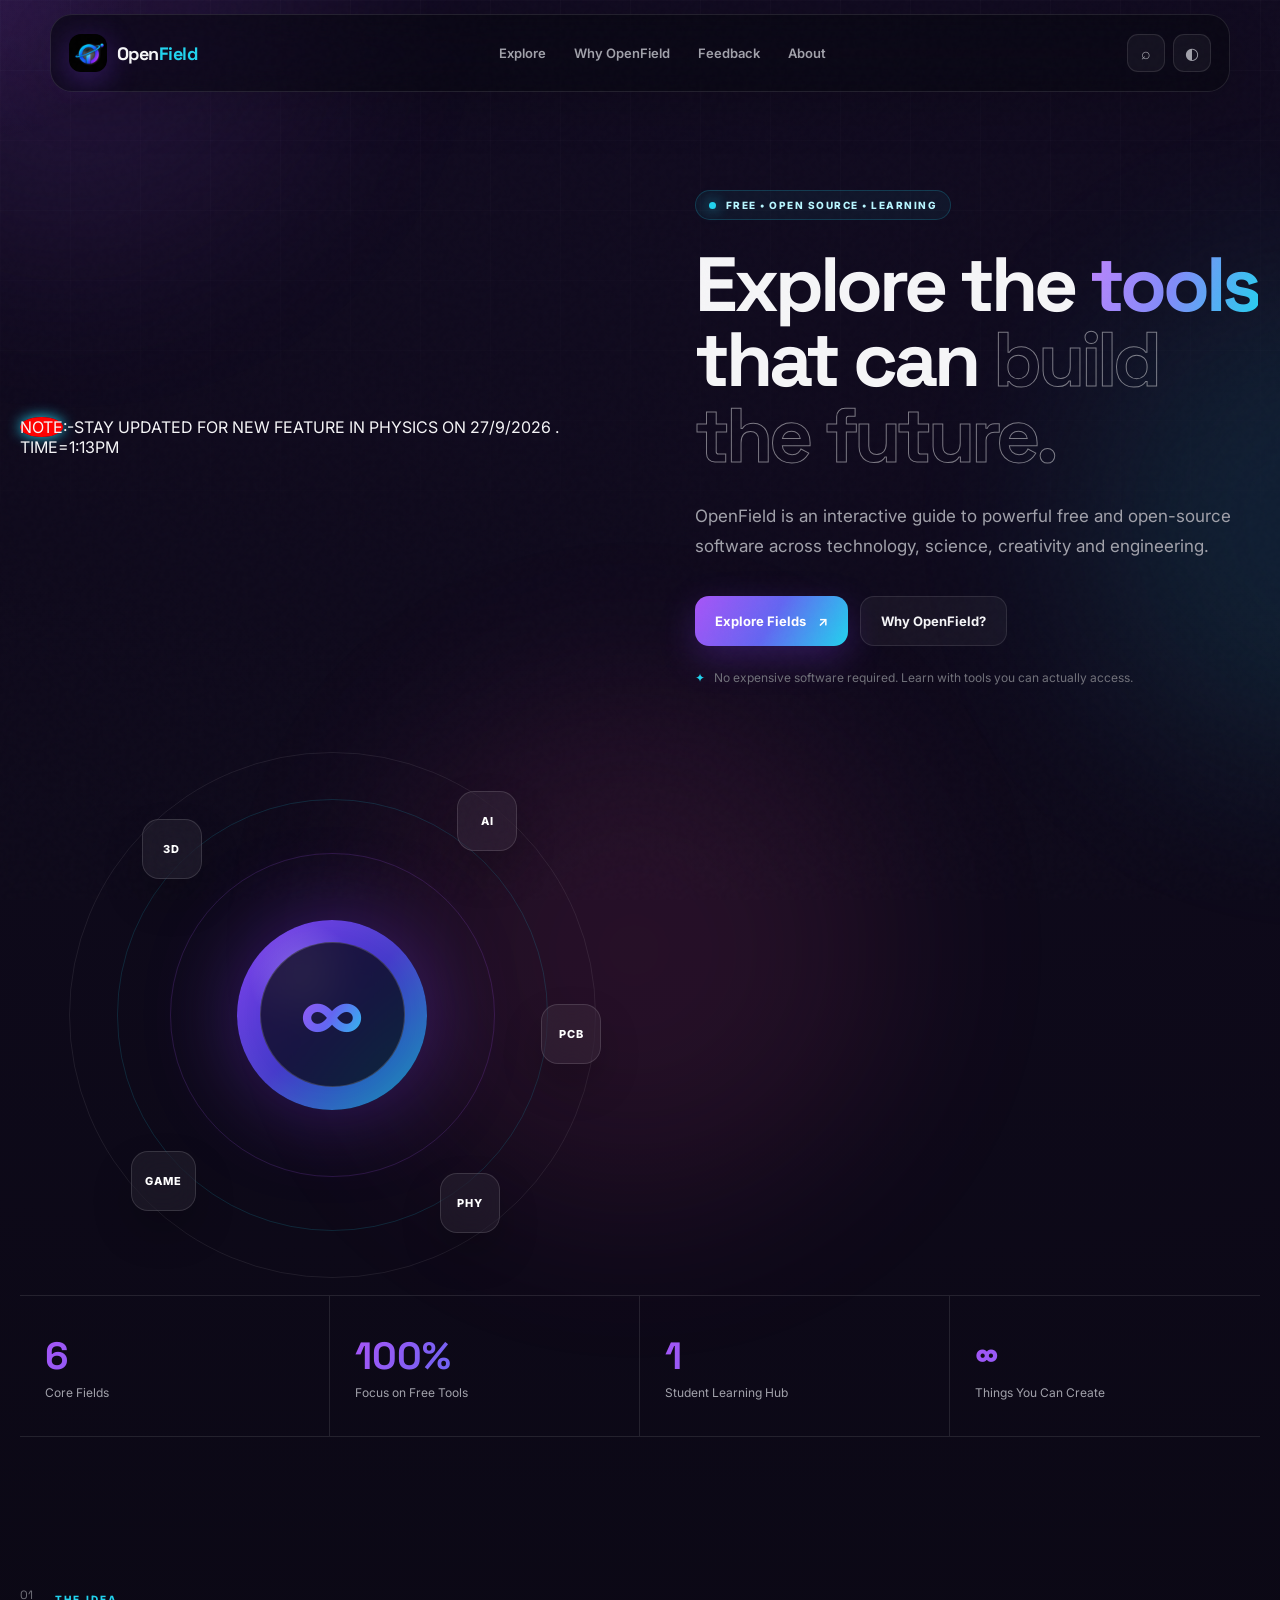
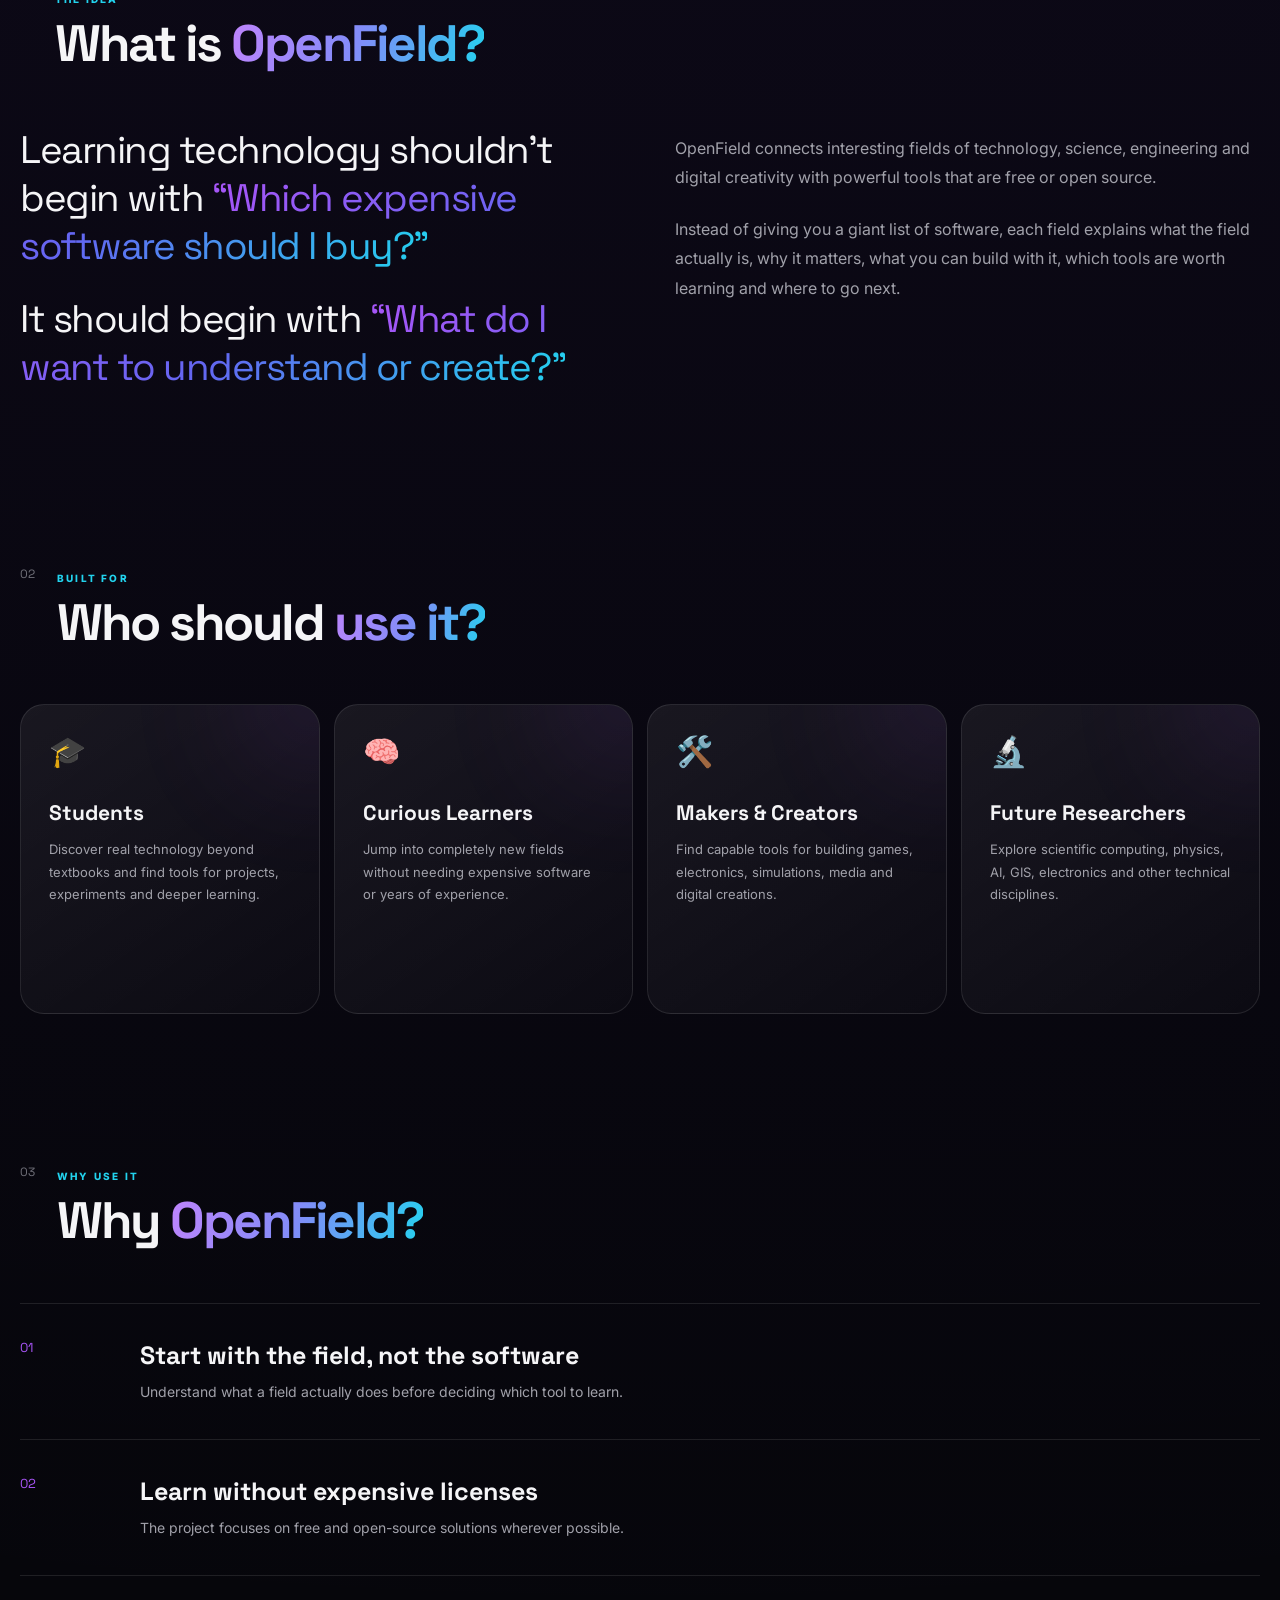
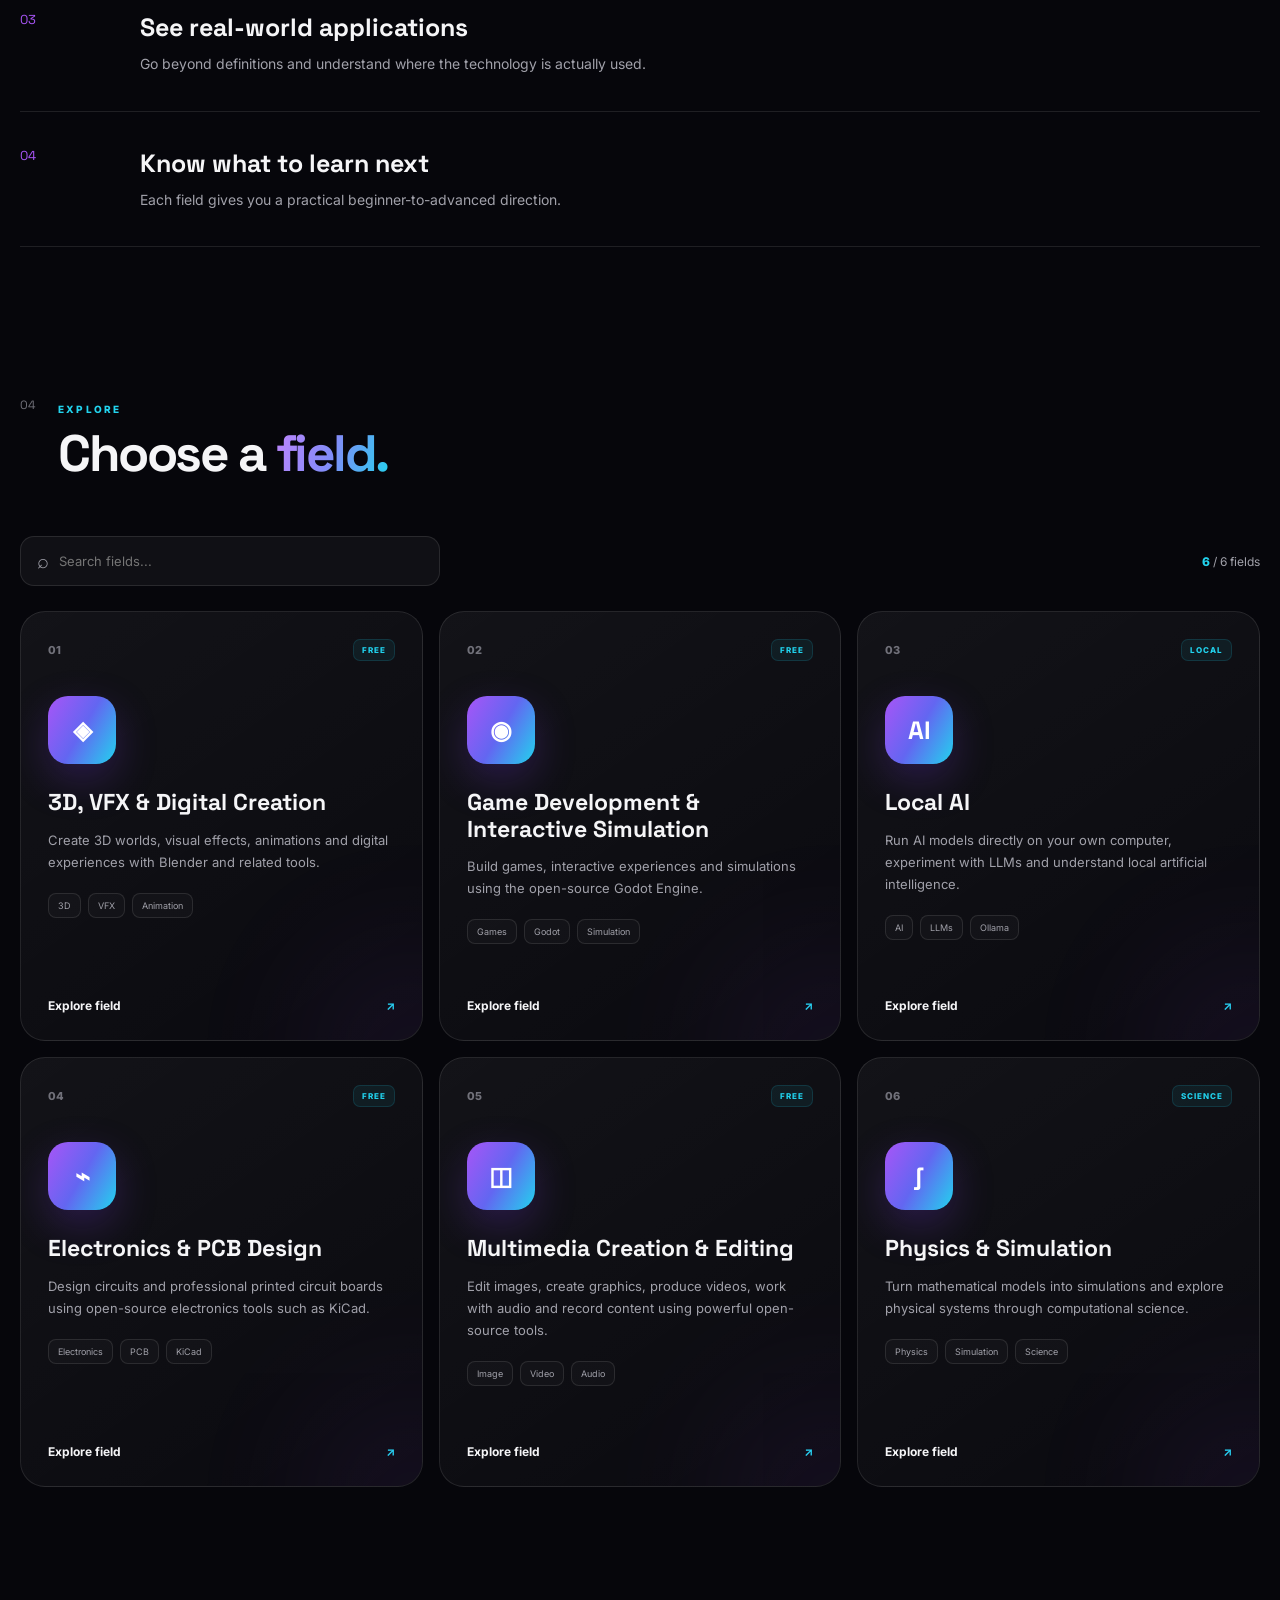
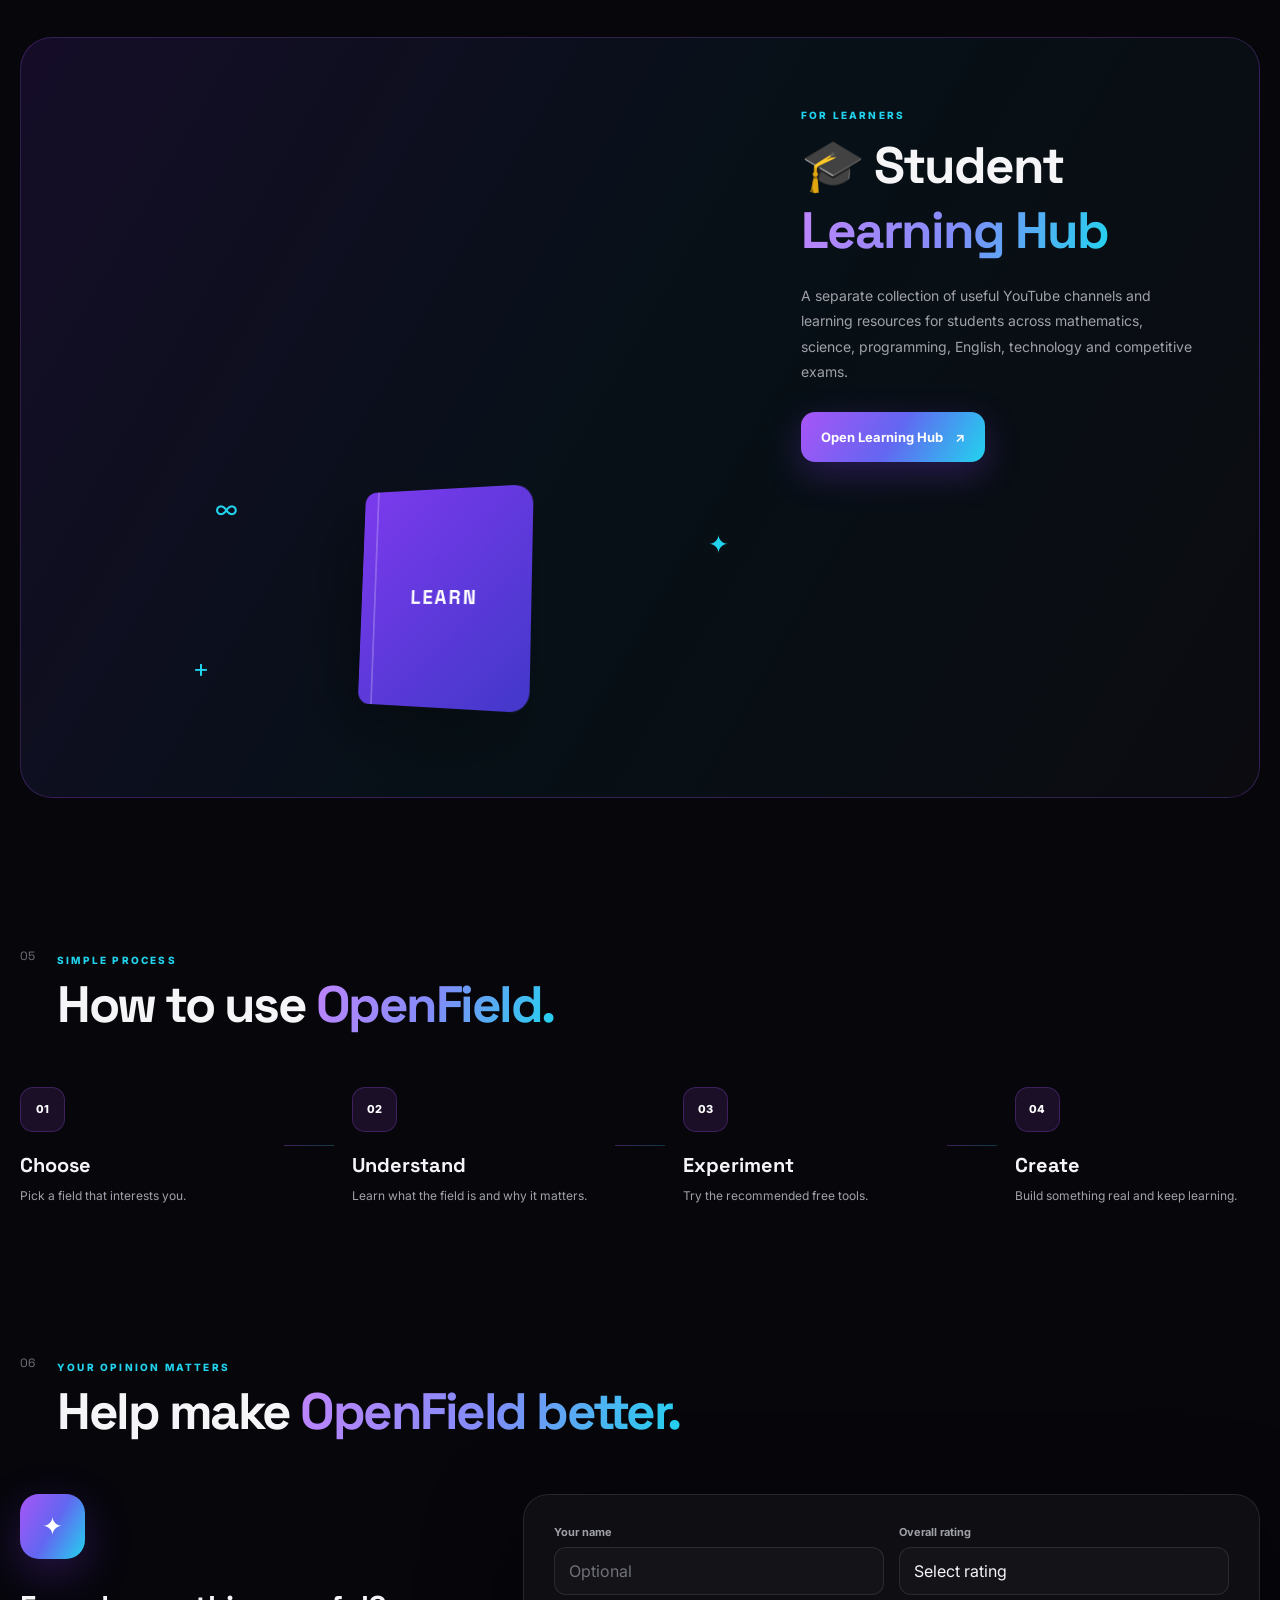
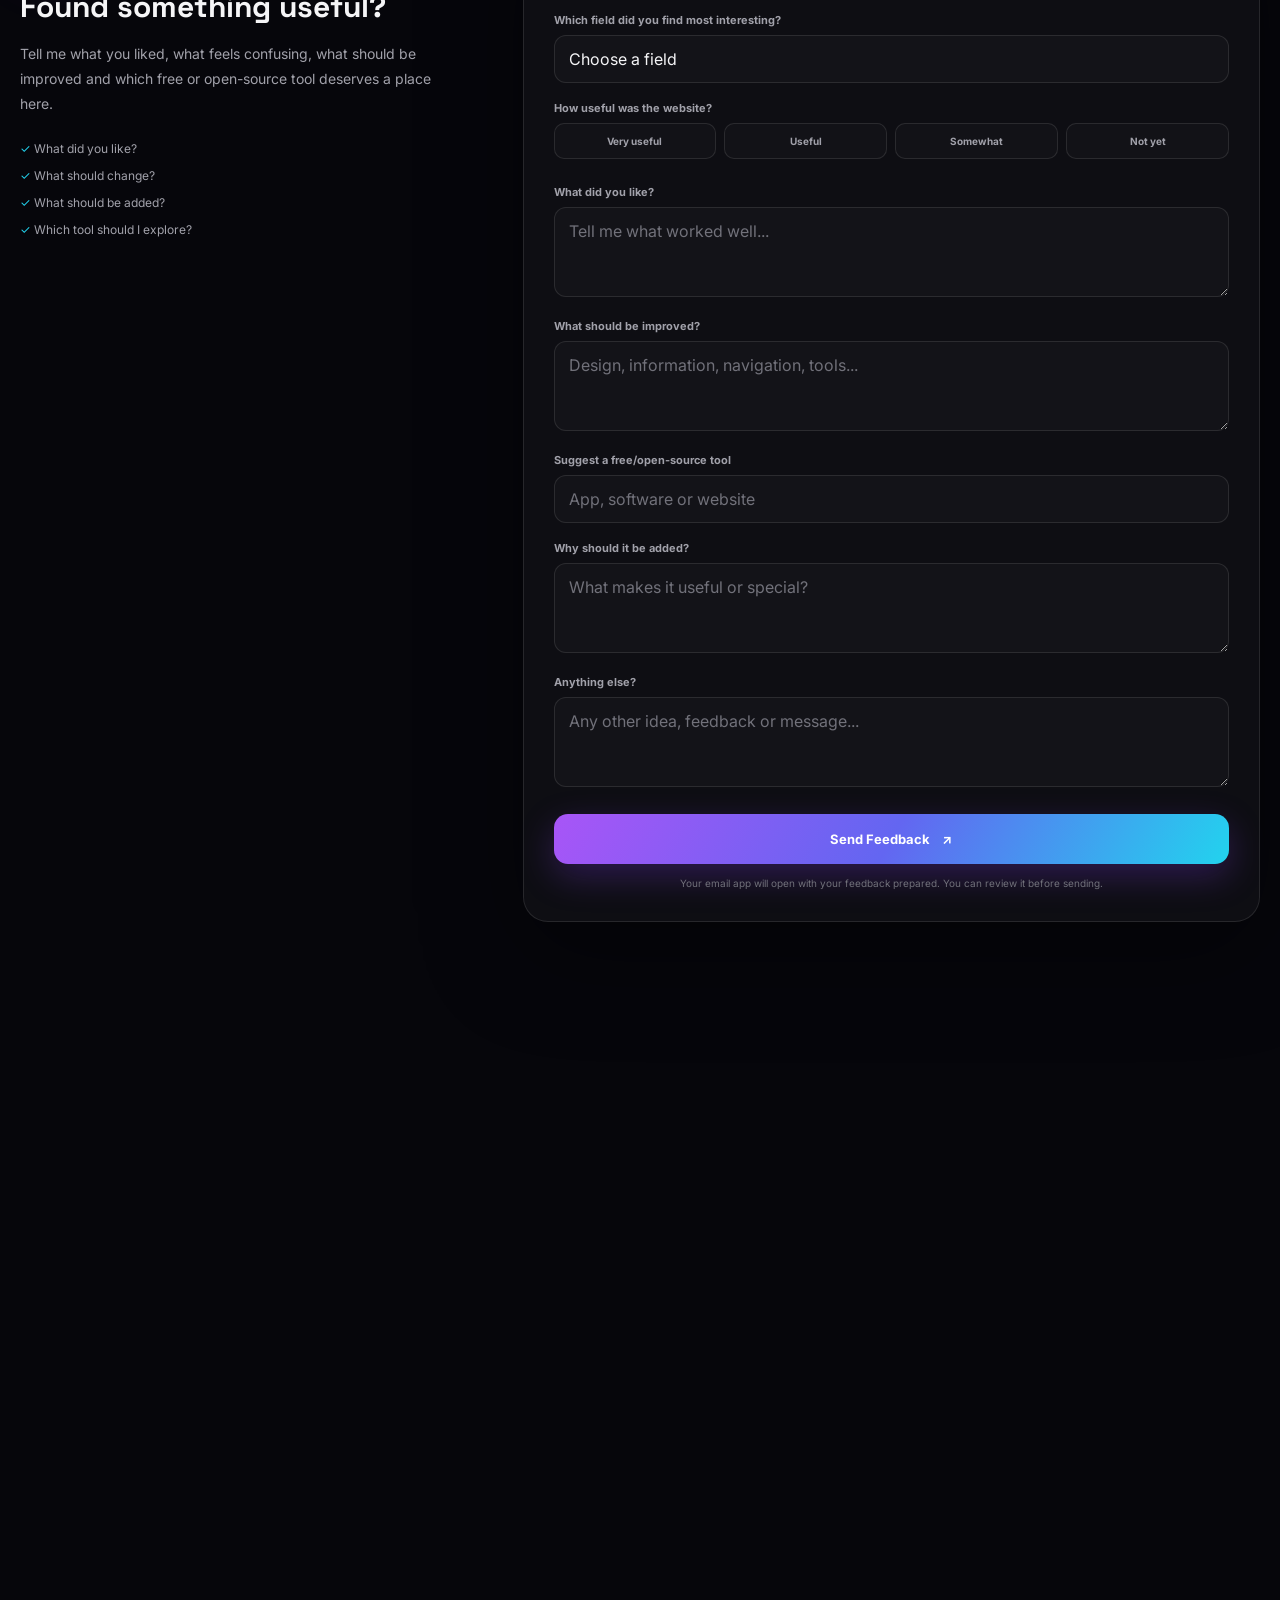
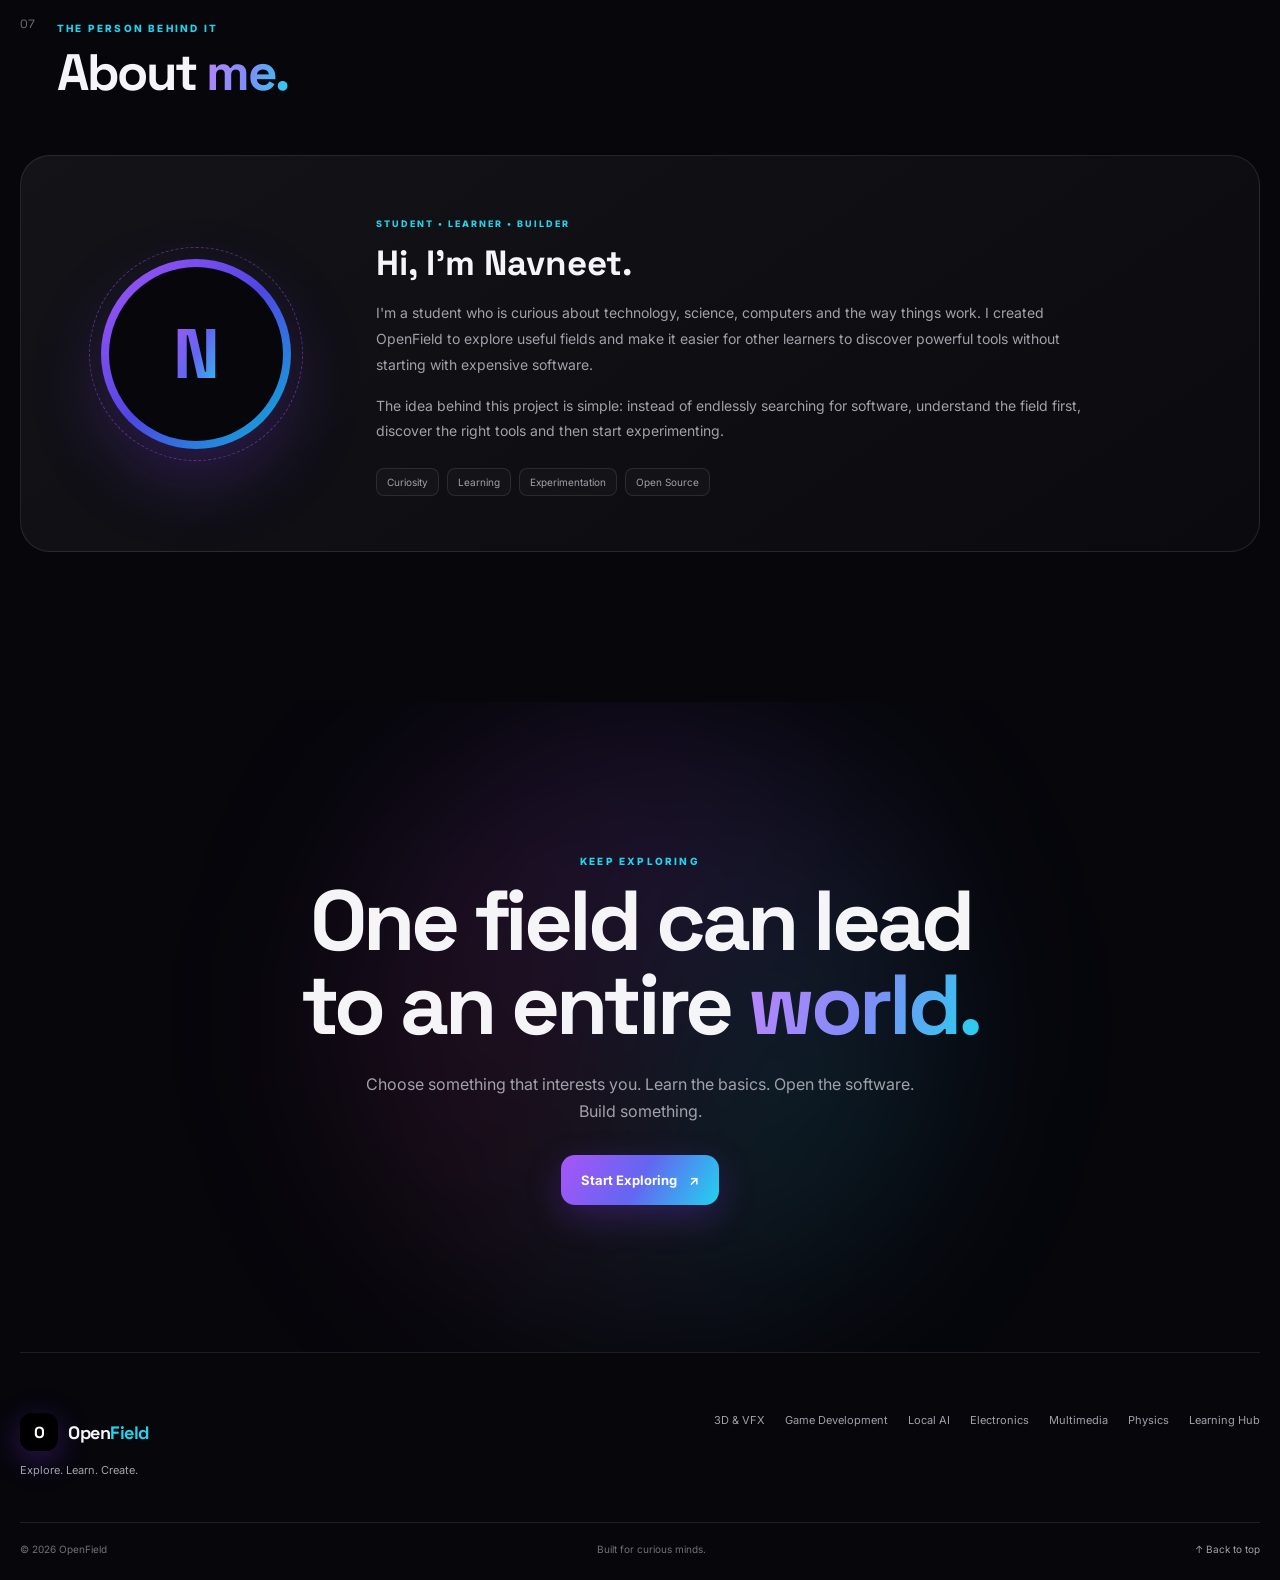
==== commit 44e949c6: "update homepage" ====
--- a/index.html
+++ b/index.html
@@ -187,7 +187,7 @@
 
     <main>
 
-        <section class="hero"><p><span class="live-dot" style="background-color: red;">NOTE</span>:-STAY UPDATED FOR NEW FEATURE IN PHYSICS ON 27/9/2026.</p>
+        <section class="hero"><p><span class="live-dot" style="background-color: red;">NOTE</span>:-STAY UPDATED FOR NEW FEATURE IN PHYSICS ON 27/9/2026 . TIME=1:13PM</p>
 
             <div class="hero-content">
 
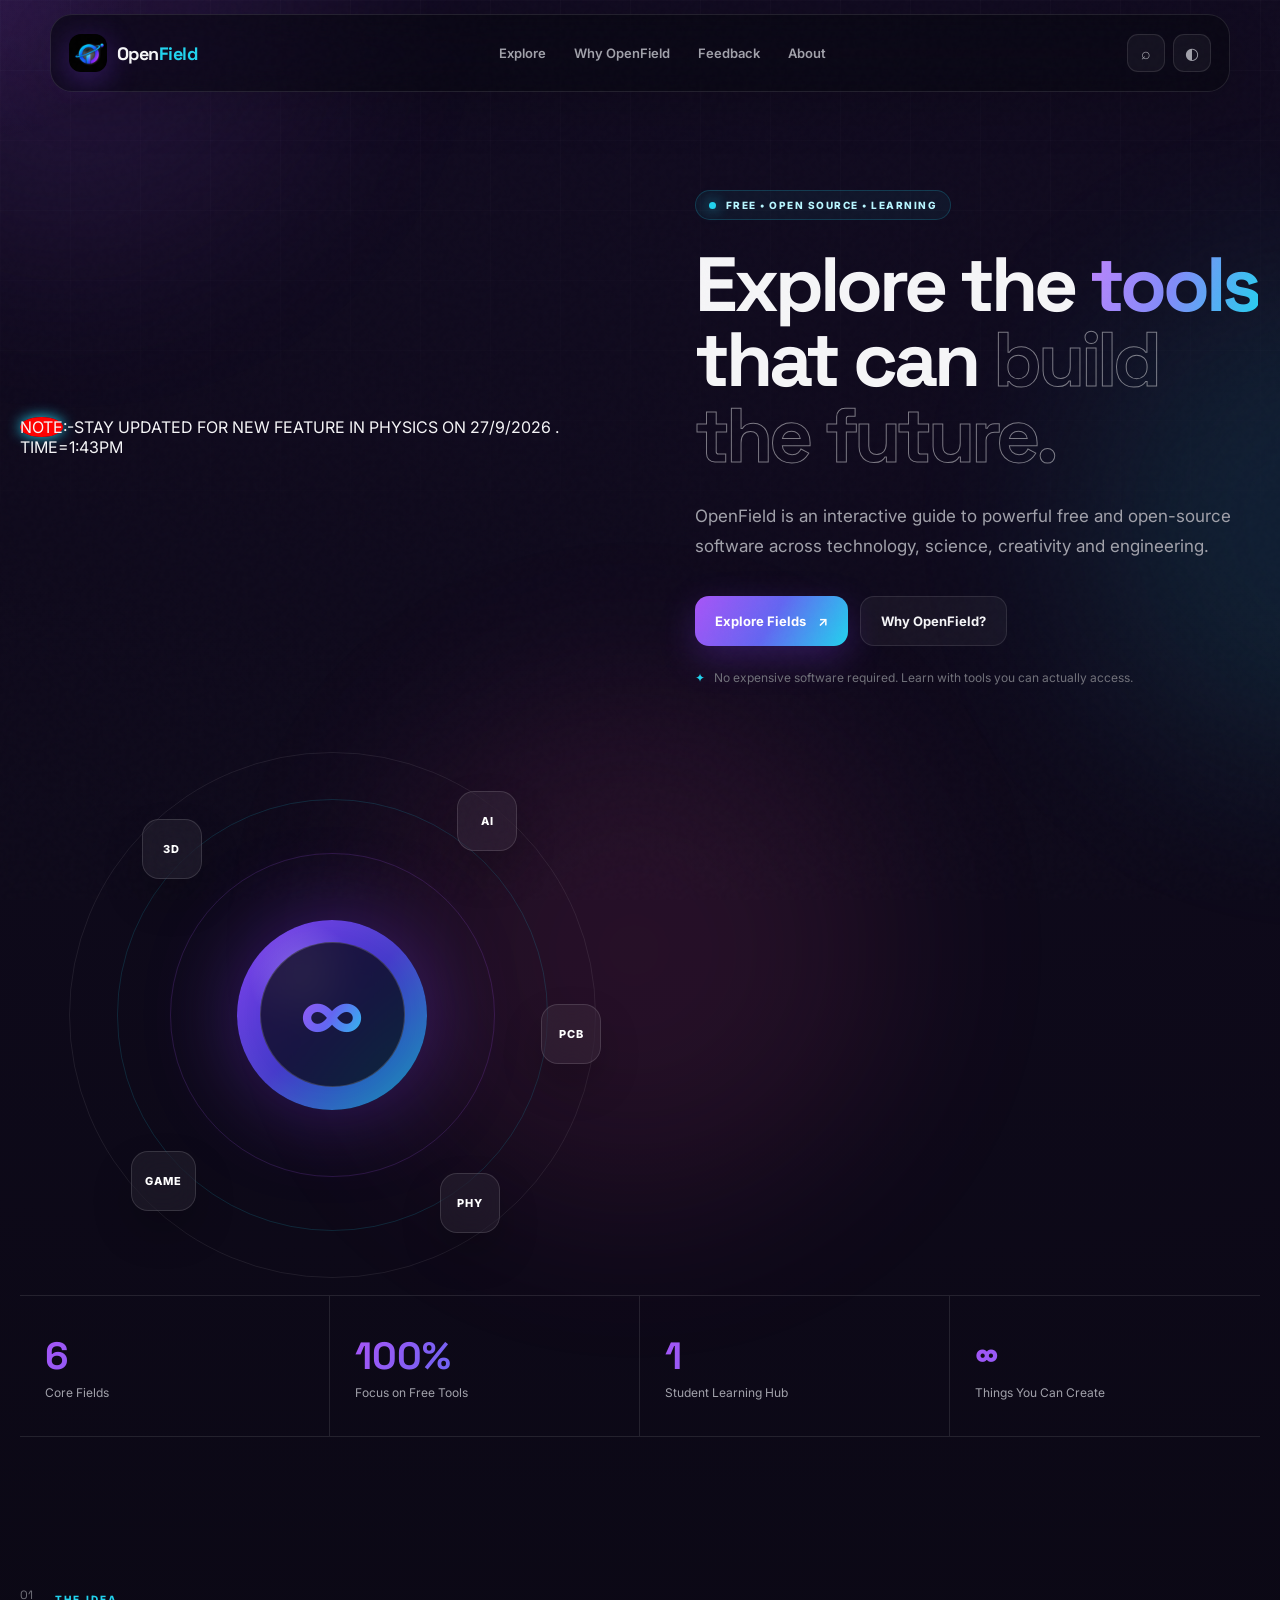
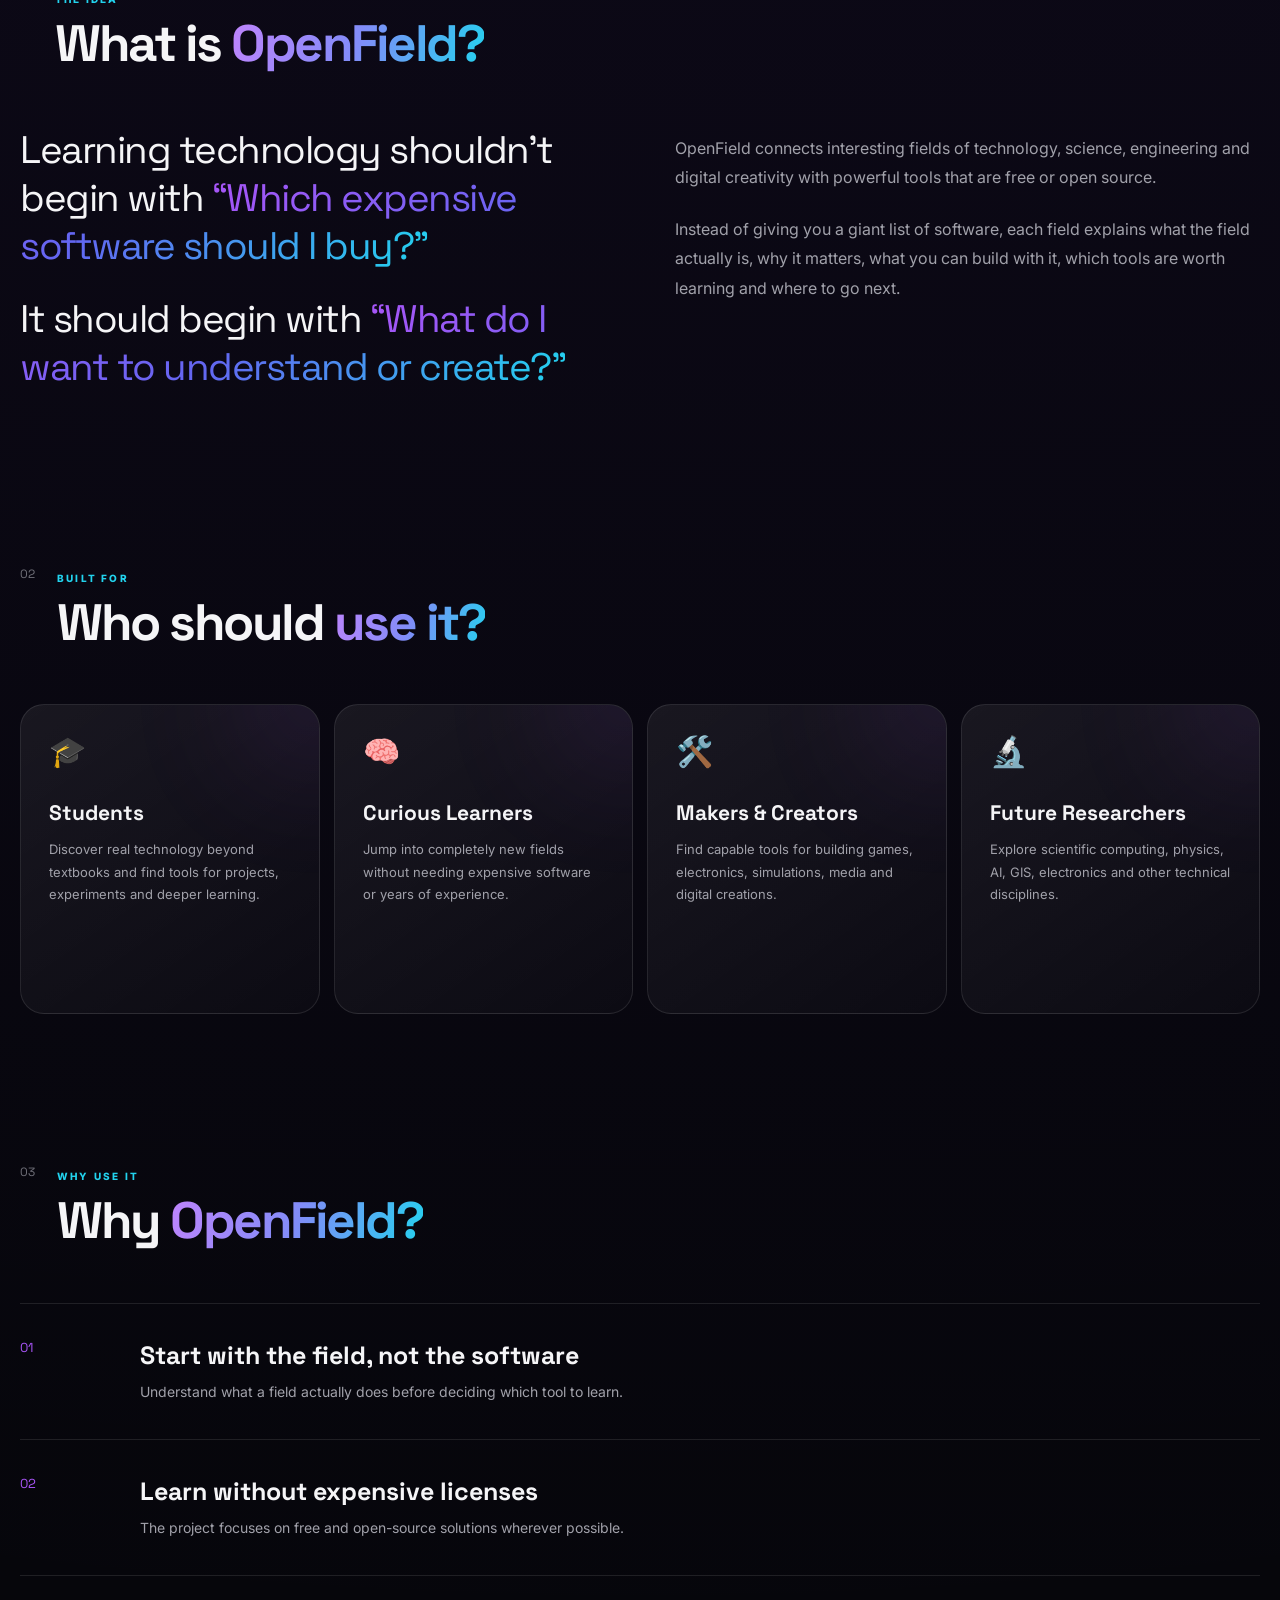
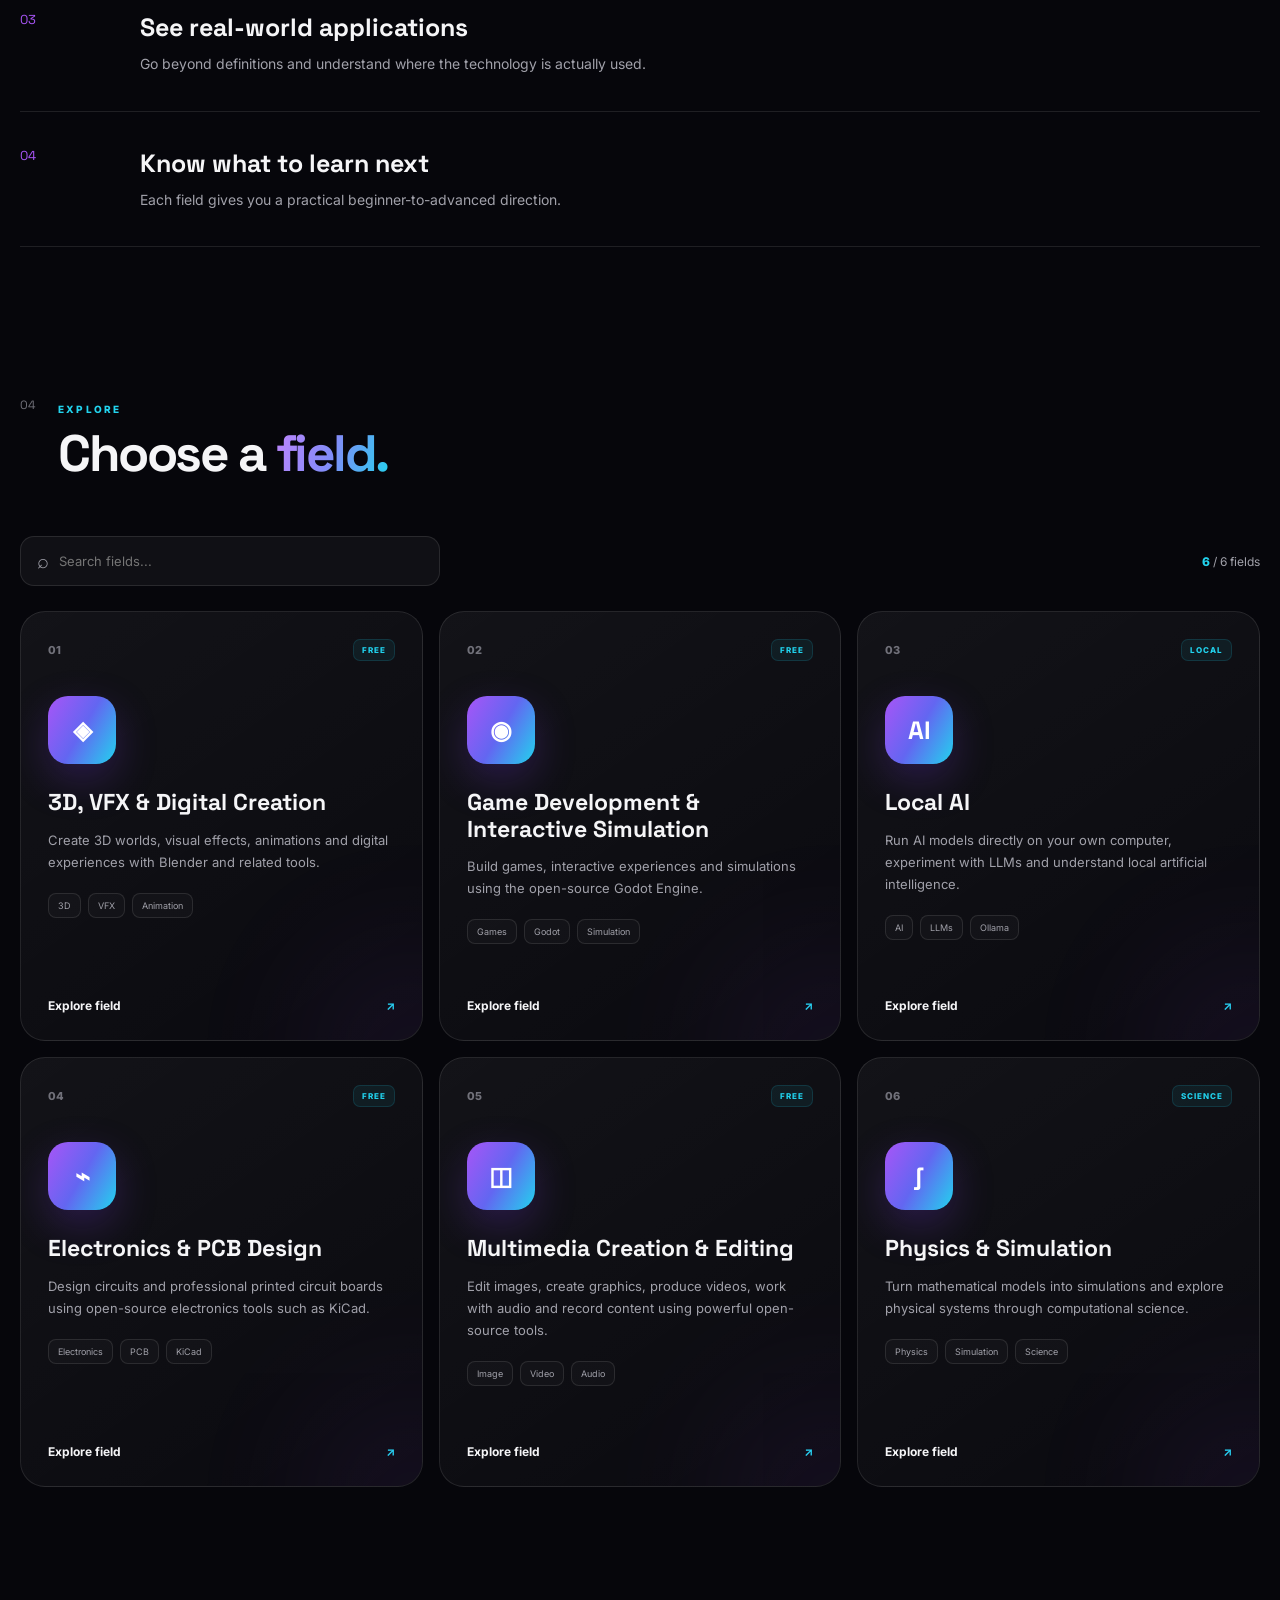
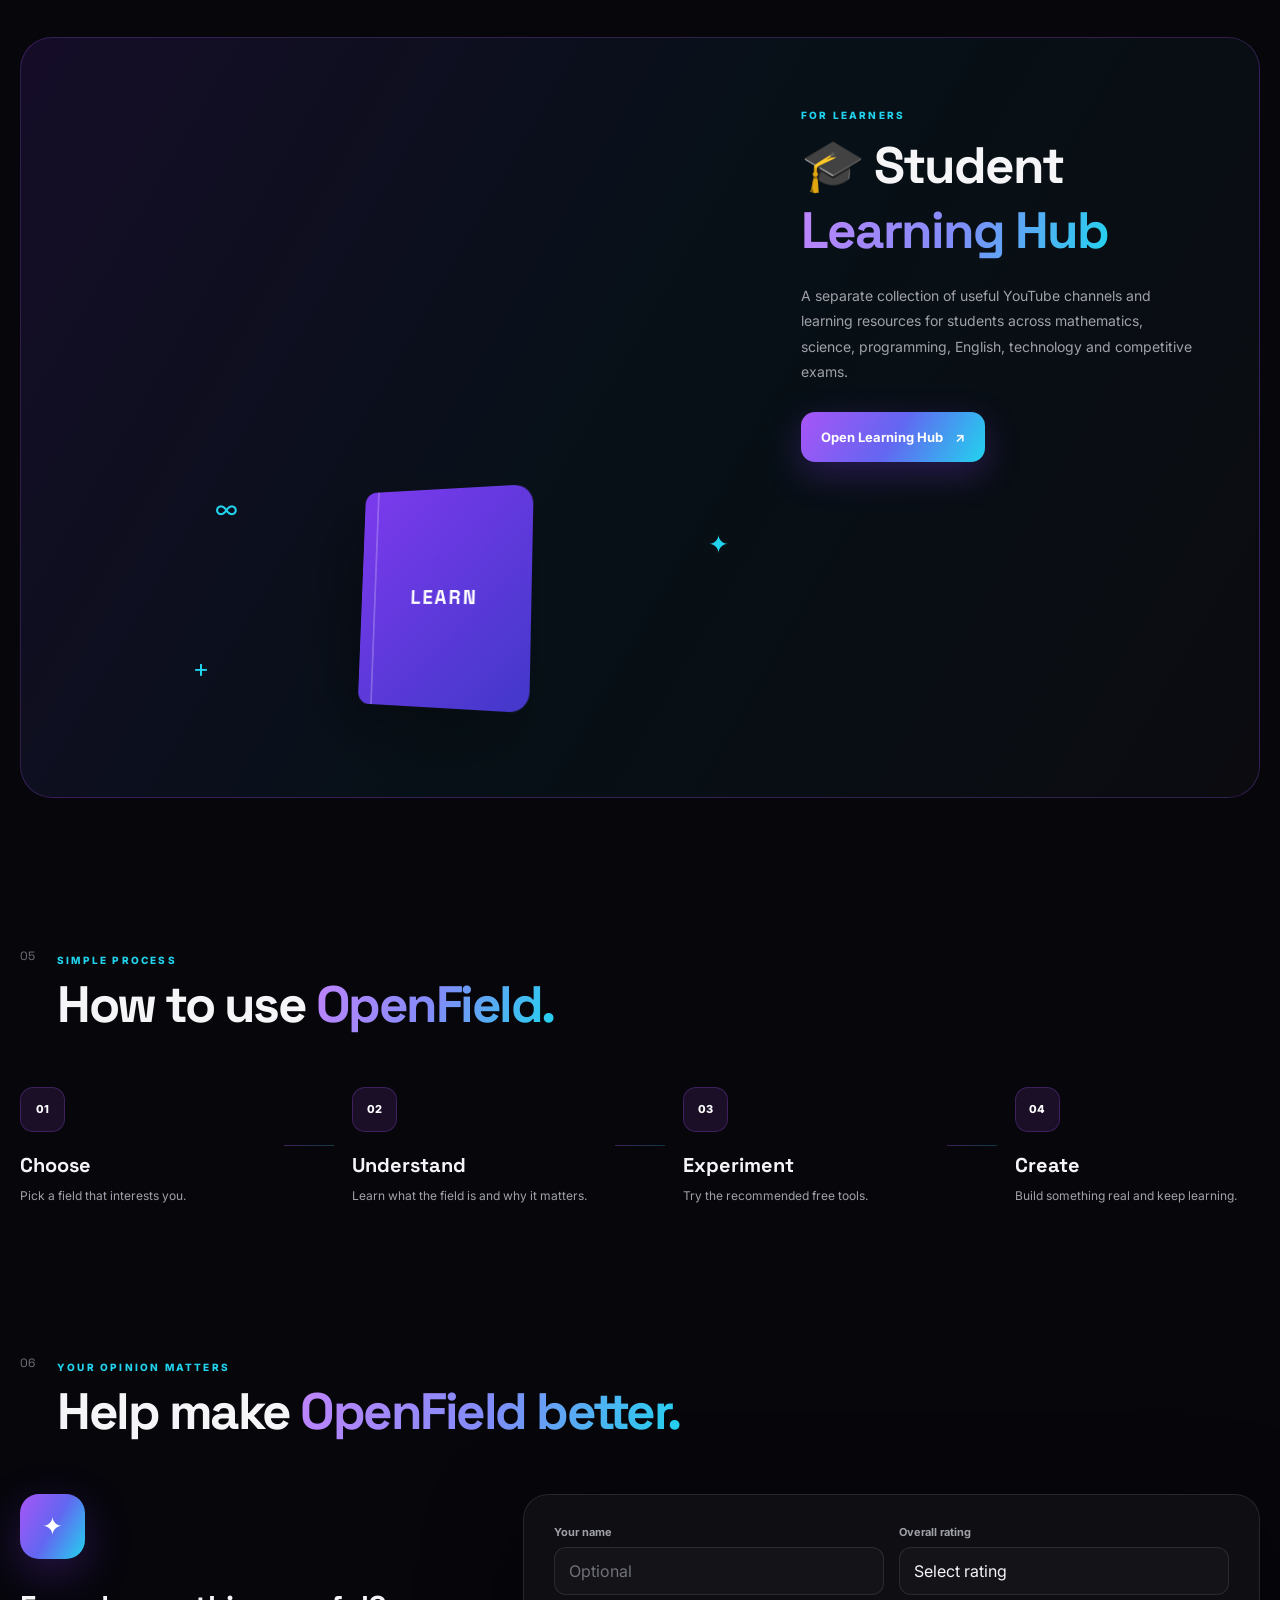
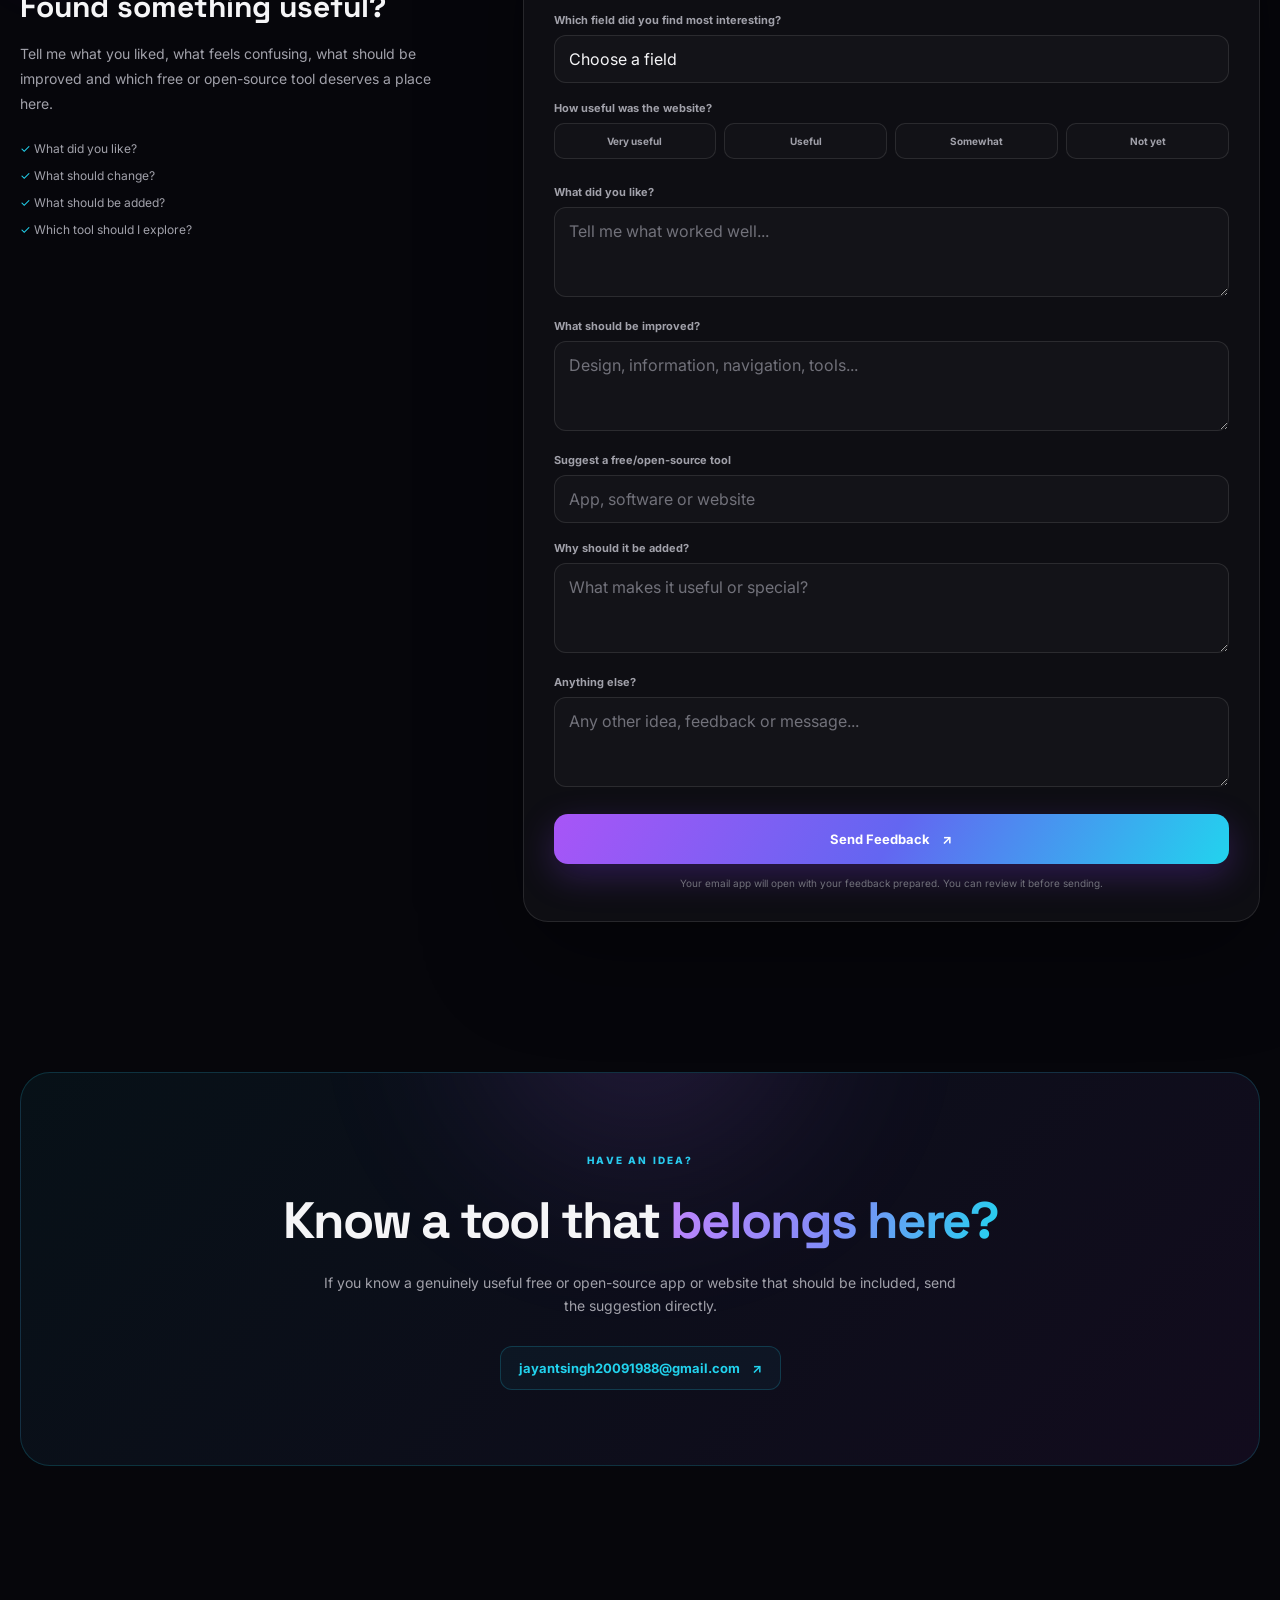
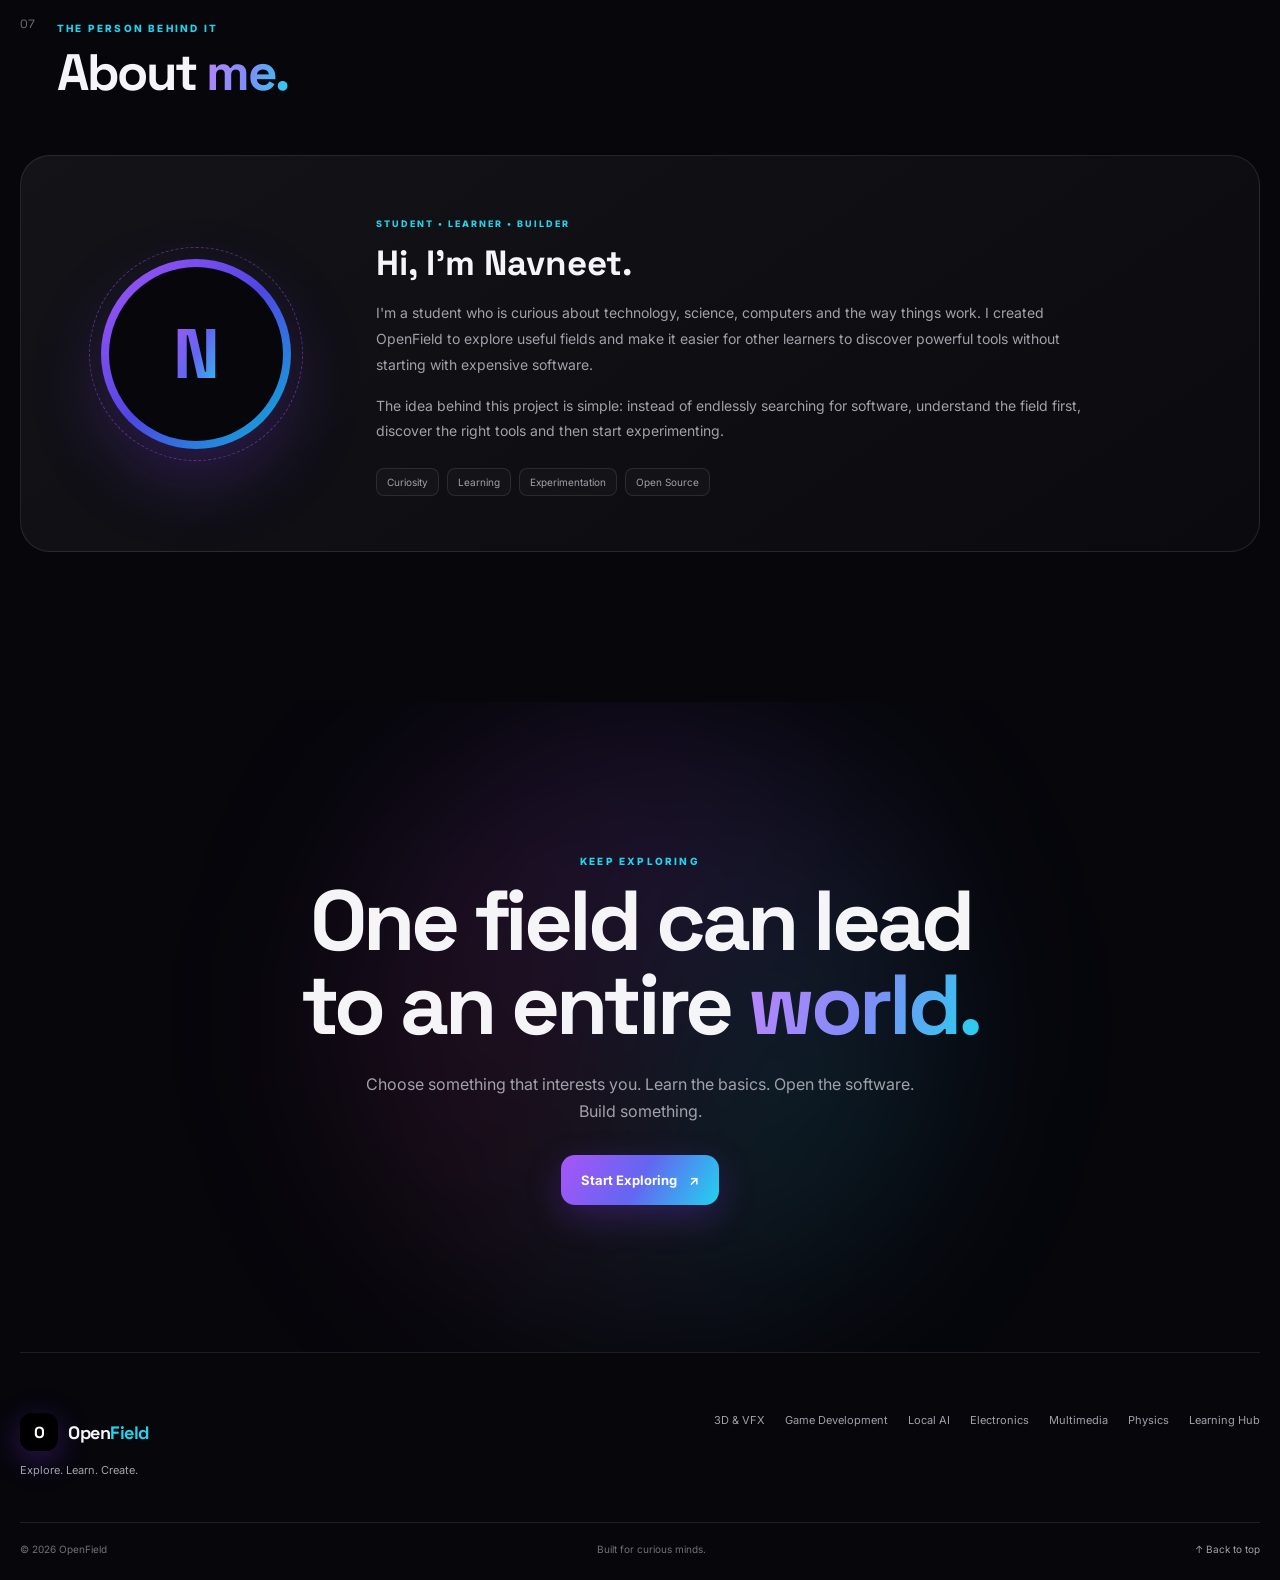
==== commit c5b34ca7: "update homepage" ====
--- a/index.html
+++ b/index.html
@@ -187,7 +187,7 @@
 
     <main>
 
-        <section class="hero"><p><span class="live-dot" style="background-color: red;">NOTE</span>:-STAY UPDATED FOR NEW FEATURE IN PHYSICS ON 27/9/2026 . TIME=1:13PM</p>
+        <section class="hero"><p><span class="live-dot" style="background-color: red;">NOTE</span>:-STAY UPDATED FOR NEW FEATURE IN PHYSICS ON 27/9/2026 . TIME=1:43PM</p>
 
             <div class="hero-content">
 
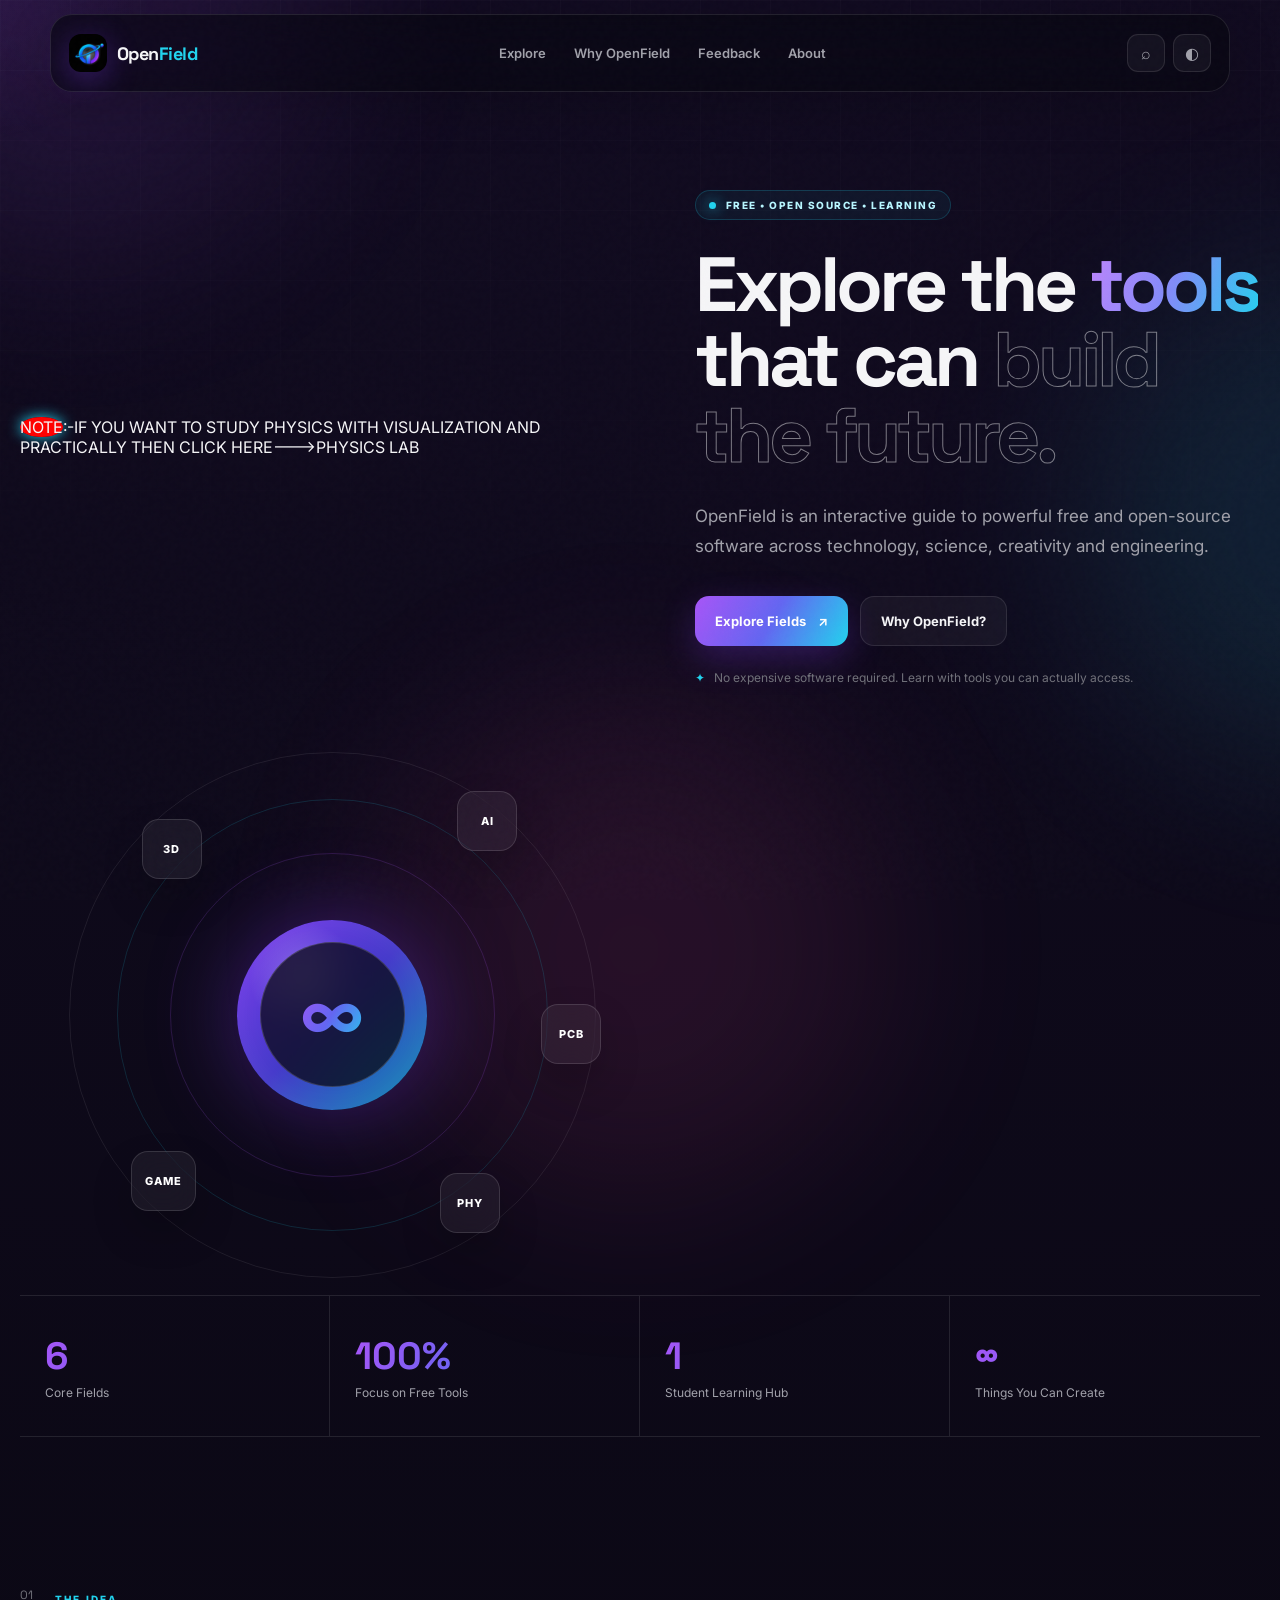
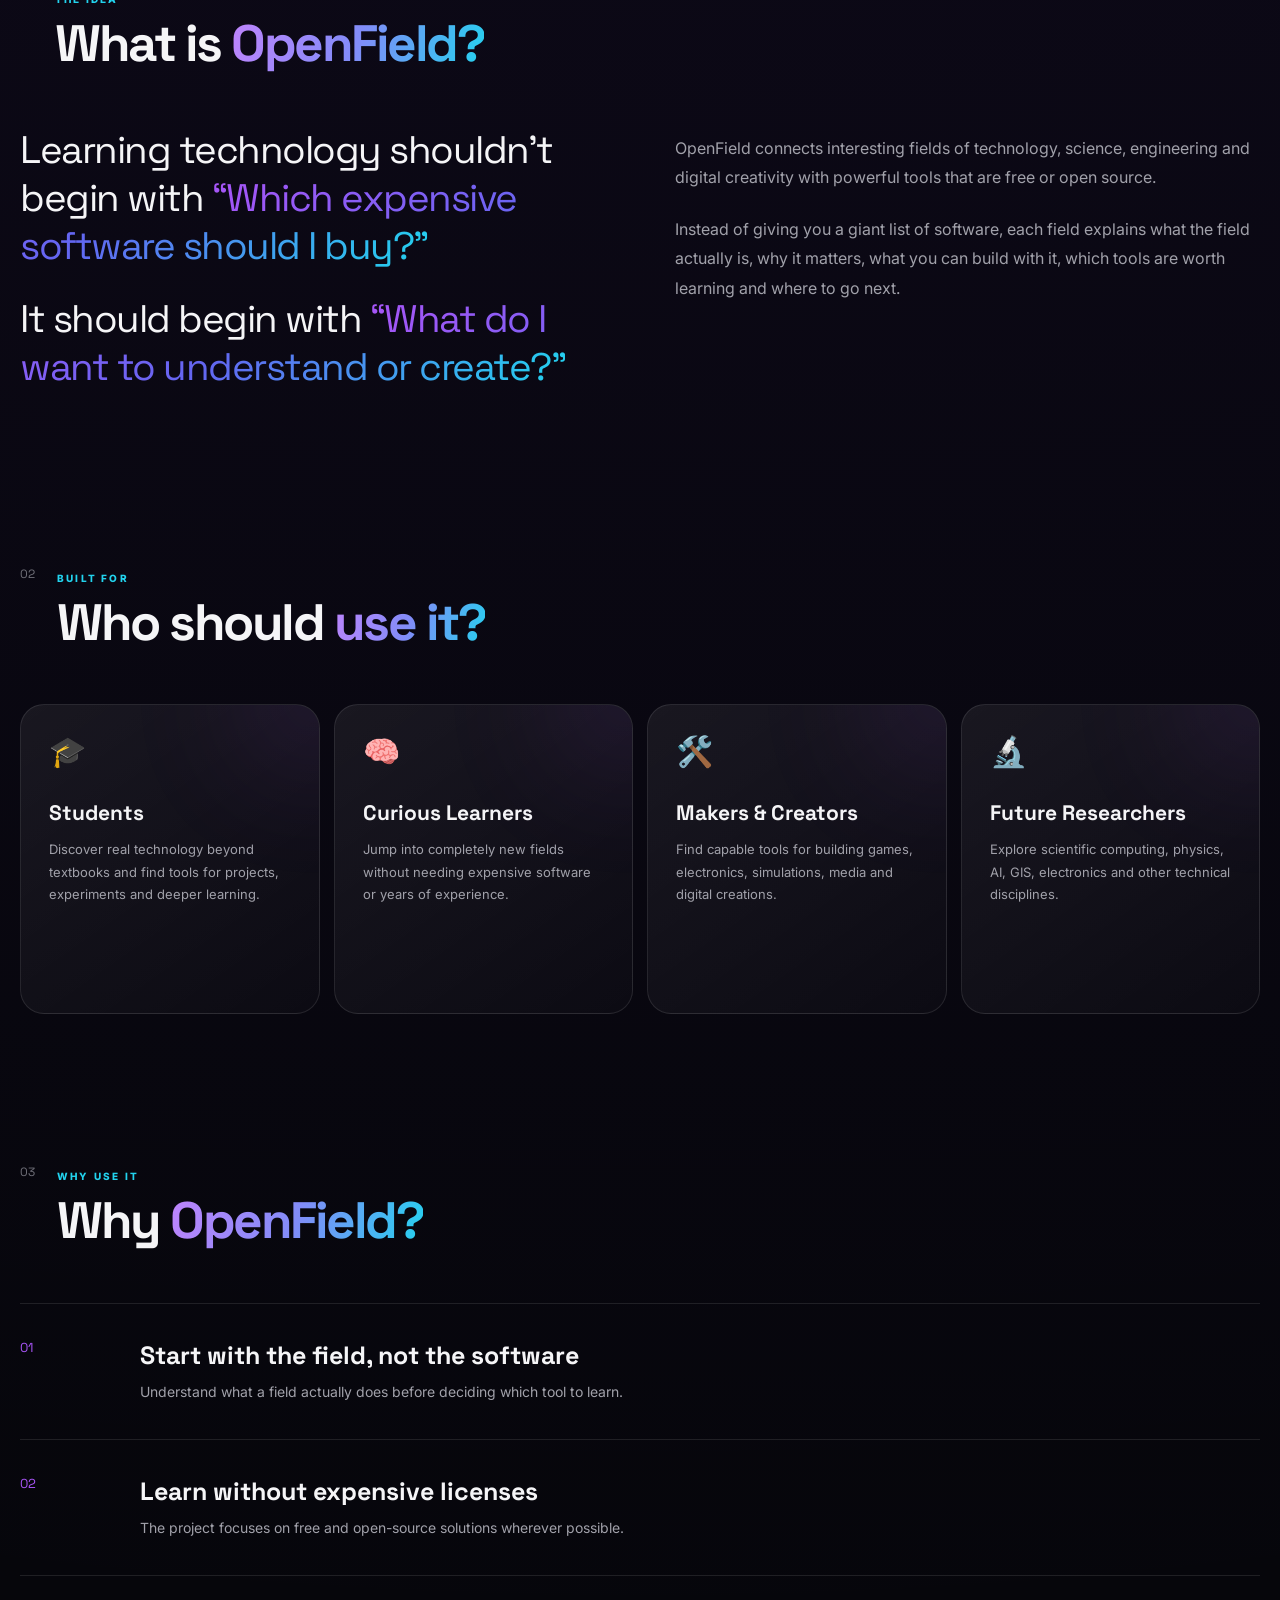
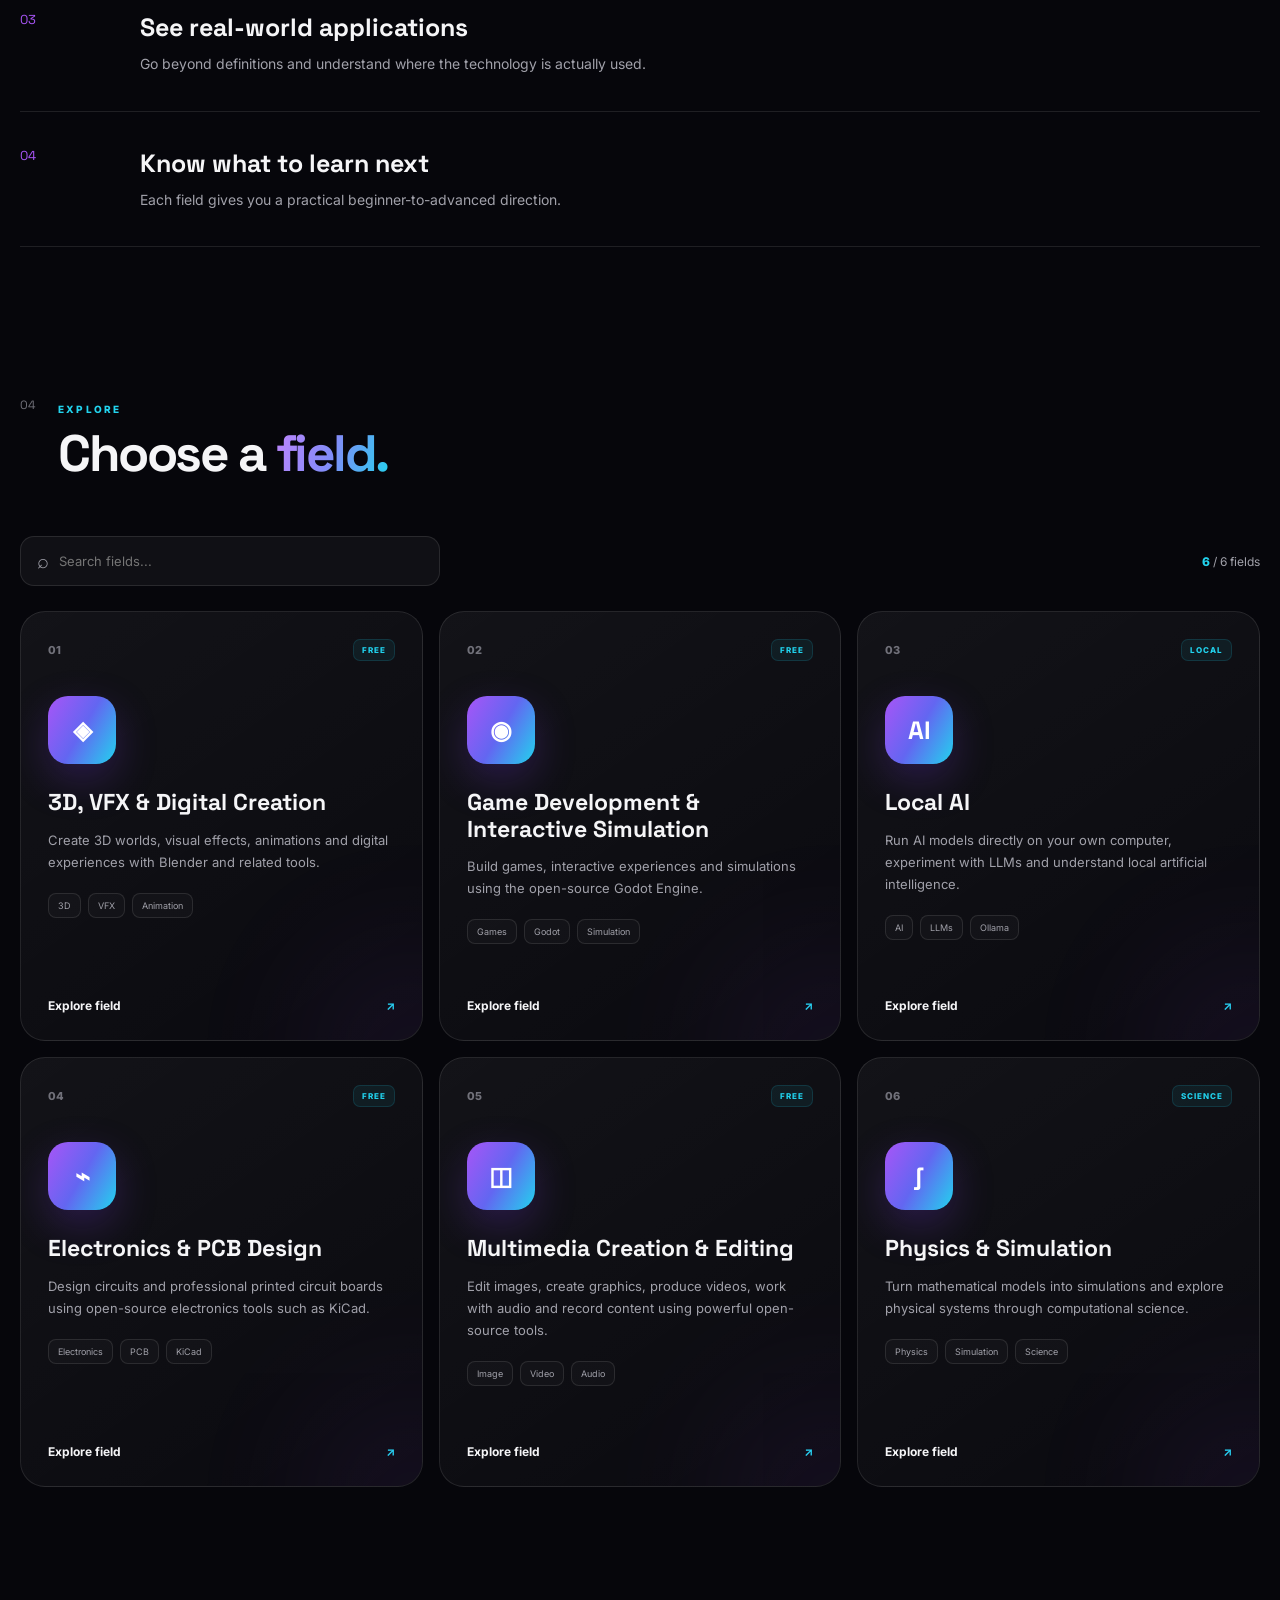
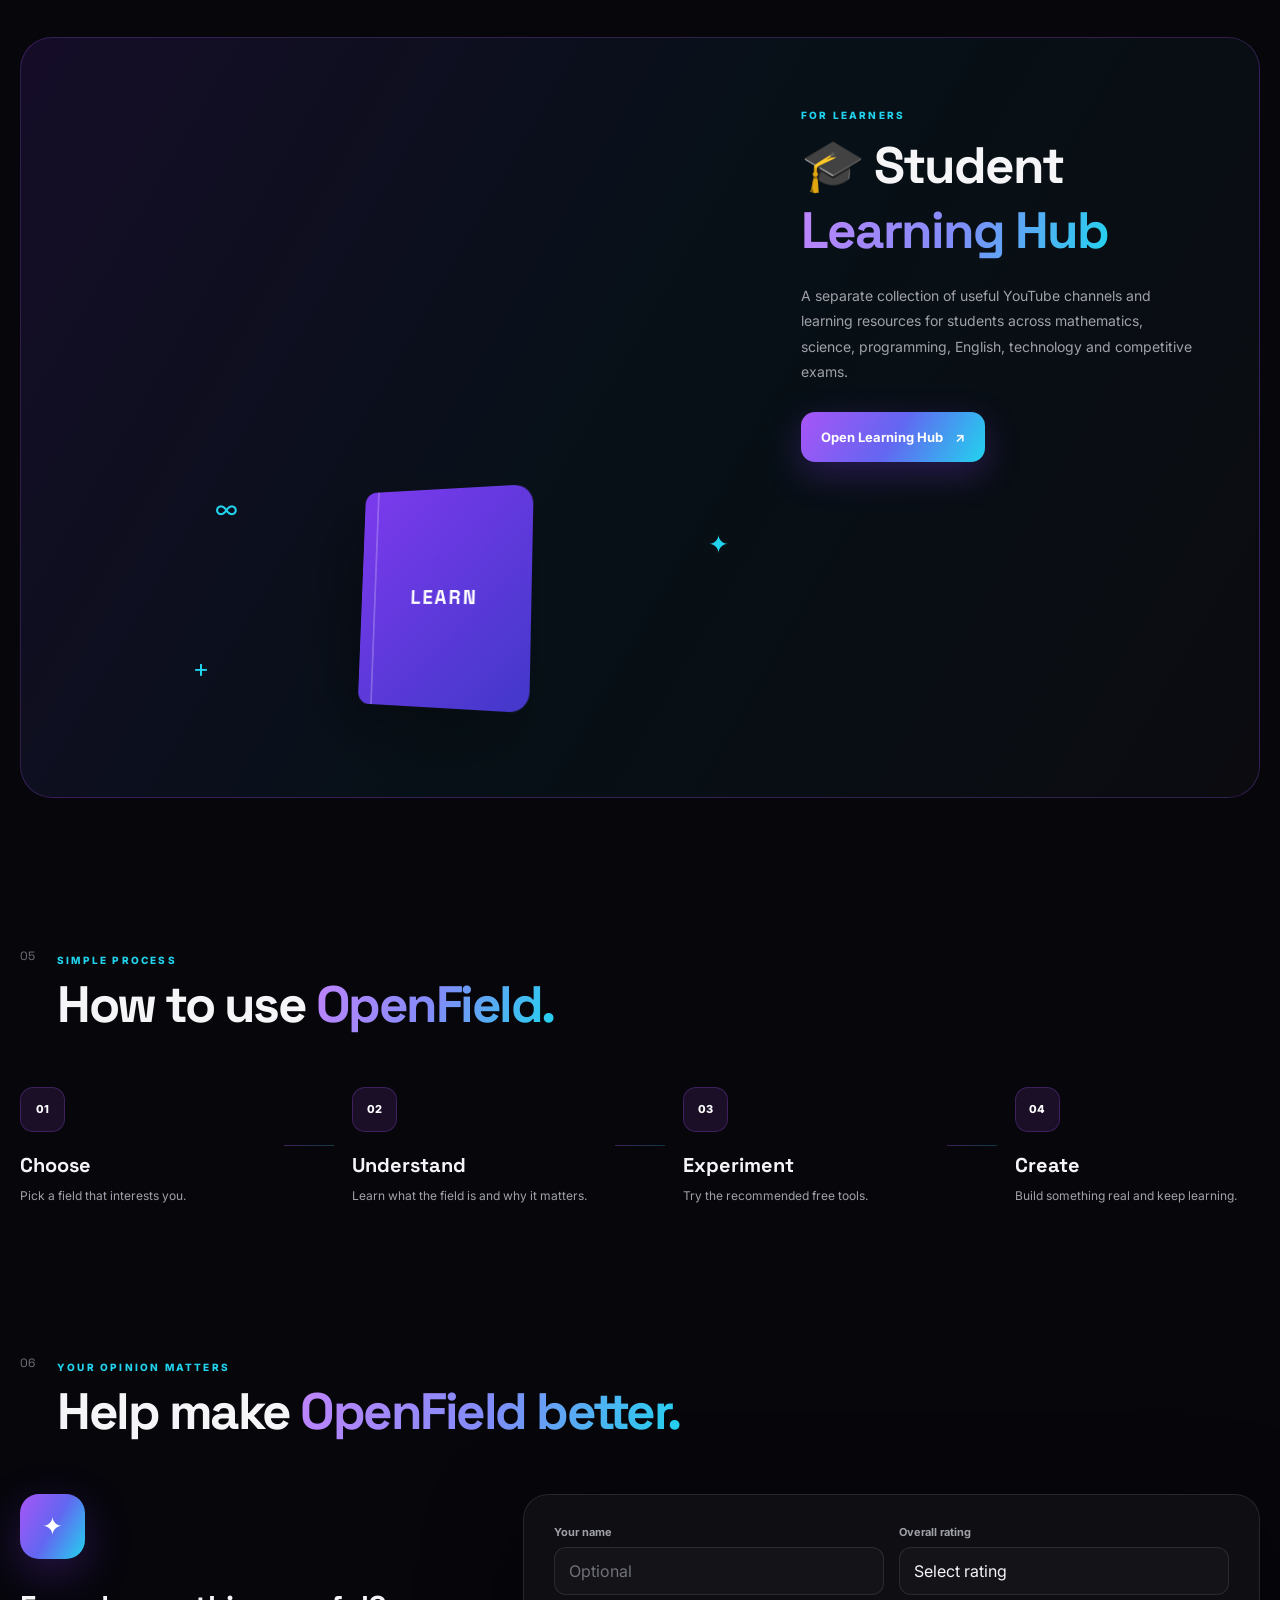
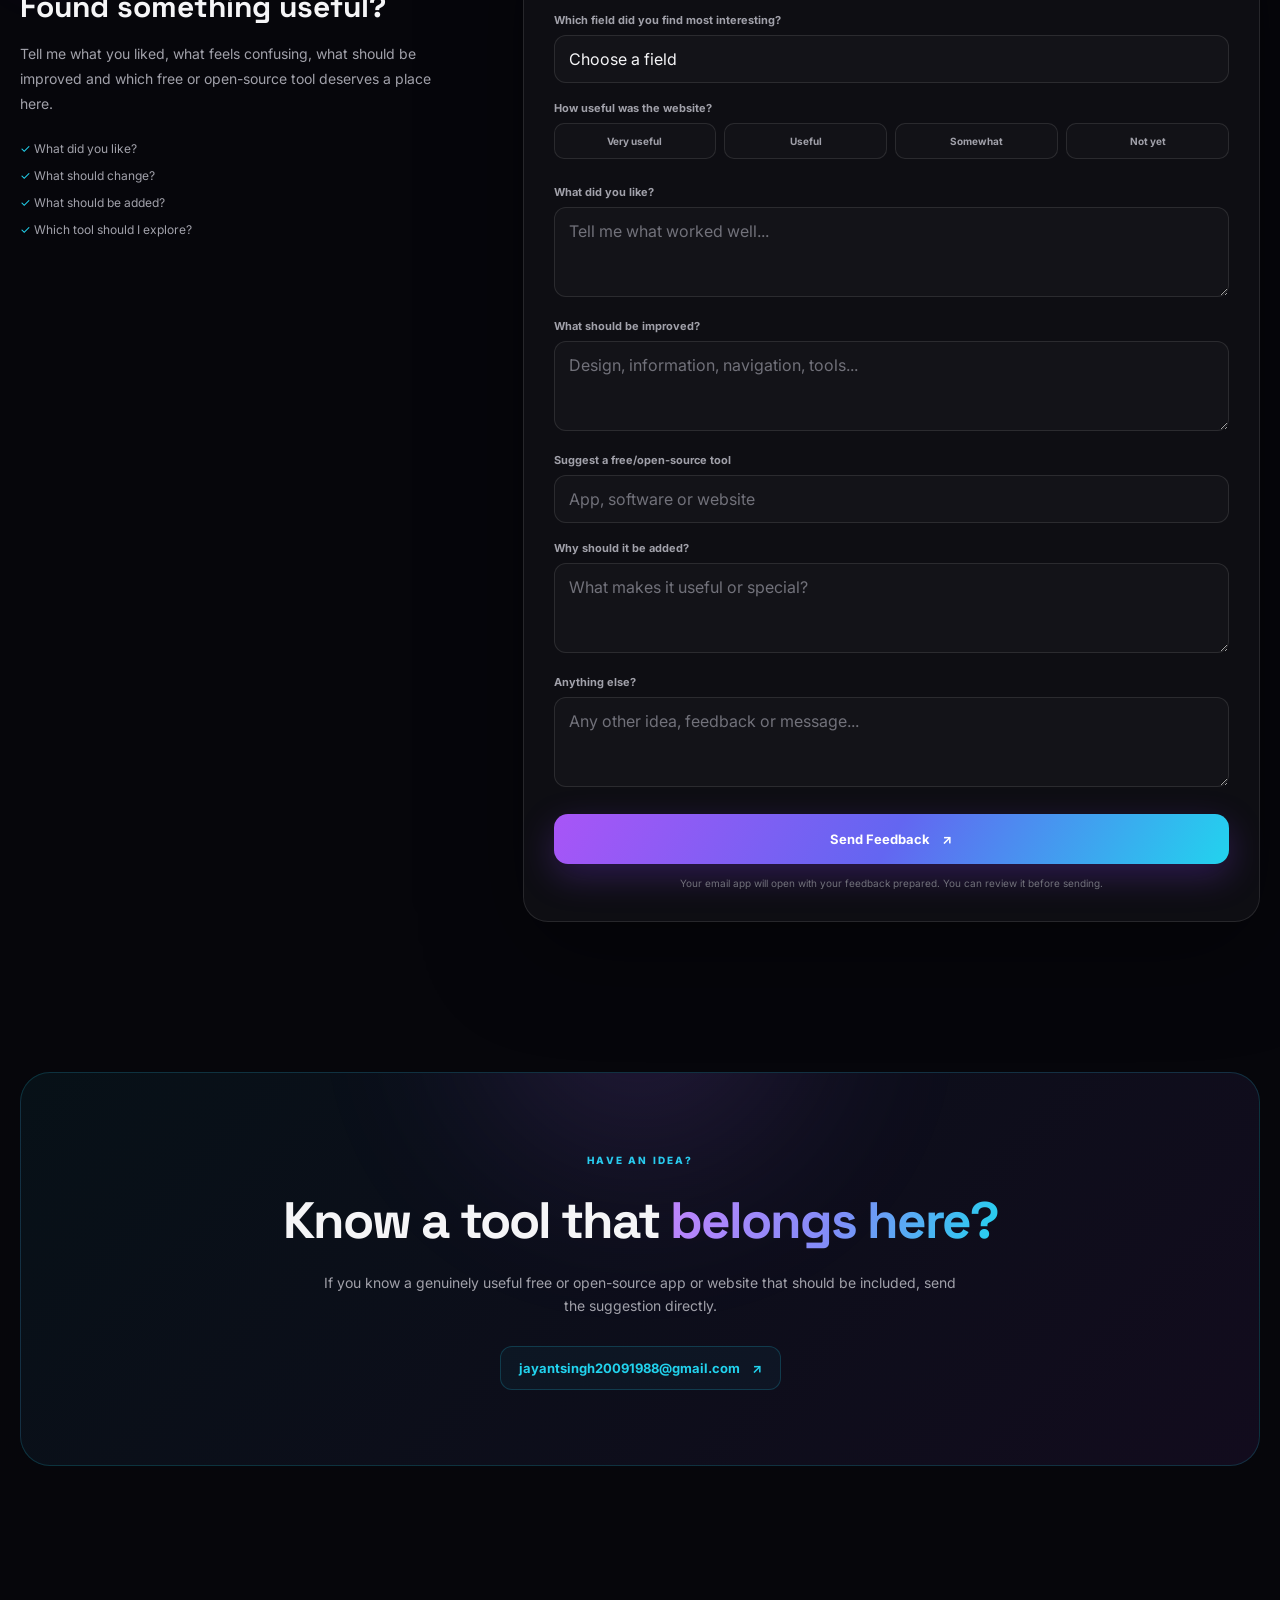
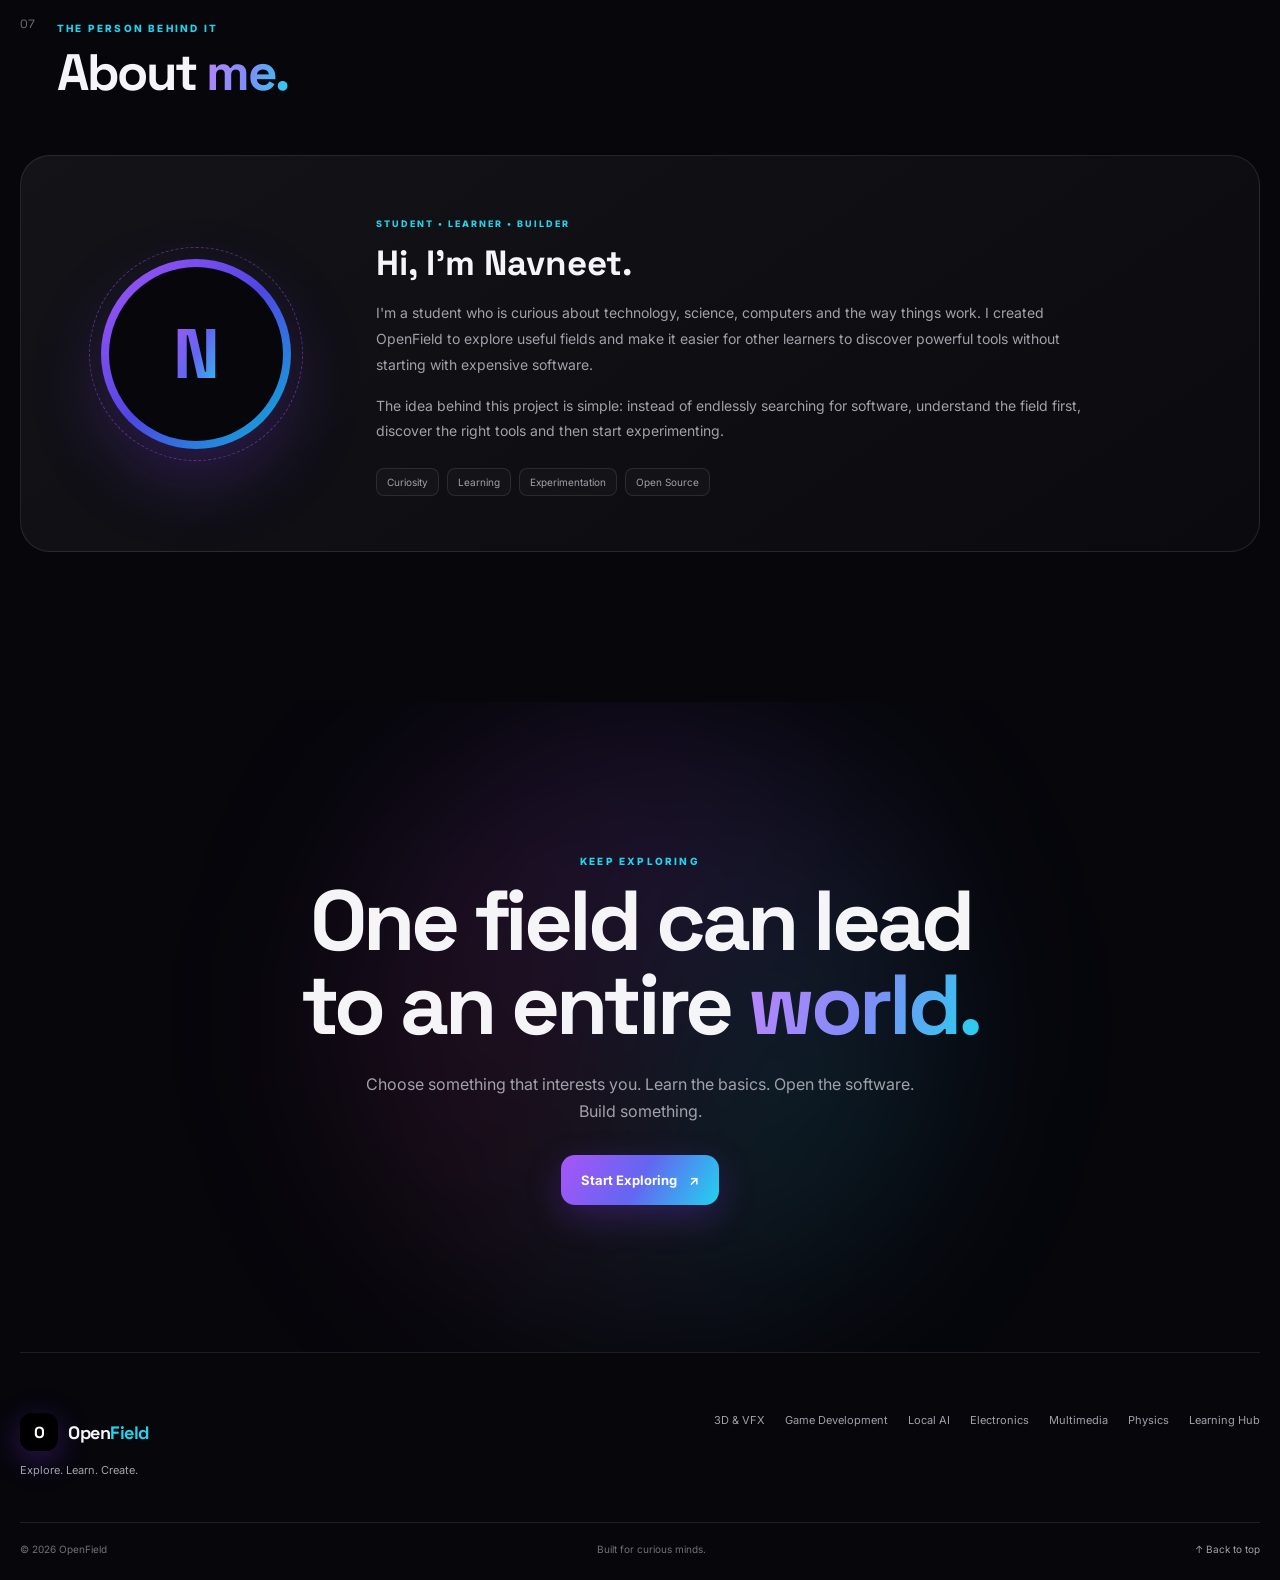
==== commit bc2e45e1: "update index.html" ====
--- a/index.html
+++ b/index.html
@@ -187,7 +187,7 @@
 
     <main>
 
-        <section class="hero"><p><span class="live-dot" style="background-color: red;">NOTE</span>:-STAY UPDATED FOR NEW FEATURE IN PHYSICS ON 27/9/2026 . TIME=1:43PM</p>
+        <section class="hero"><p><span class="live-dot" style="background-color: red;">NOTE</span>:-<a href="https://jayantsingh20091988-hue.github.io/physicslab-/">IF YOU WANT TO STUDY PHYSICS WITH VISUALIZATION AND PRACTICALLY THEN CLICK HERE--->PHYSICS LAB</a></p>
 
             <div class="hero-content">
 
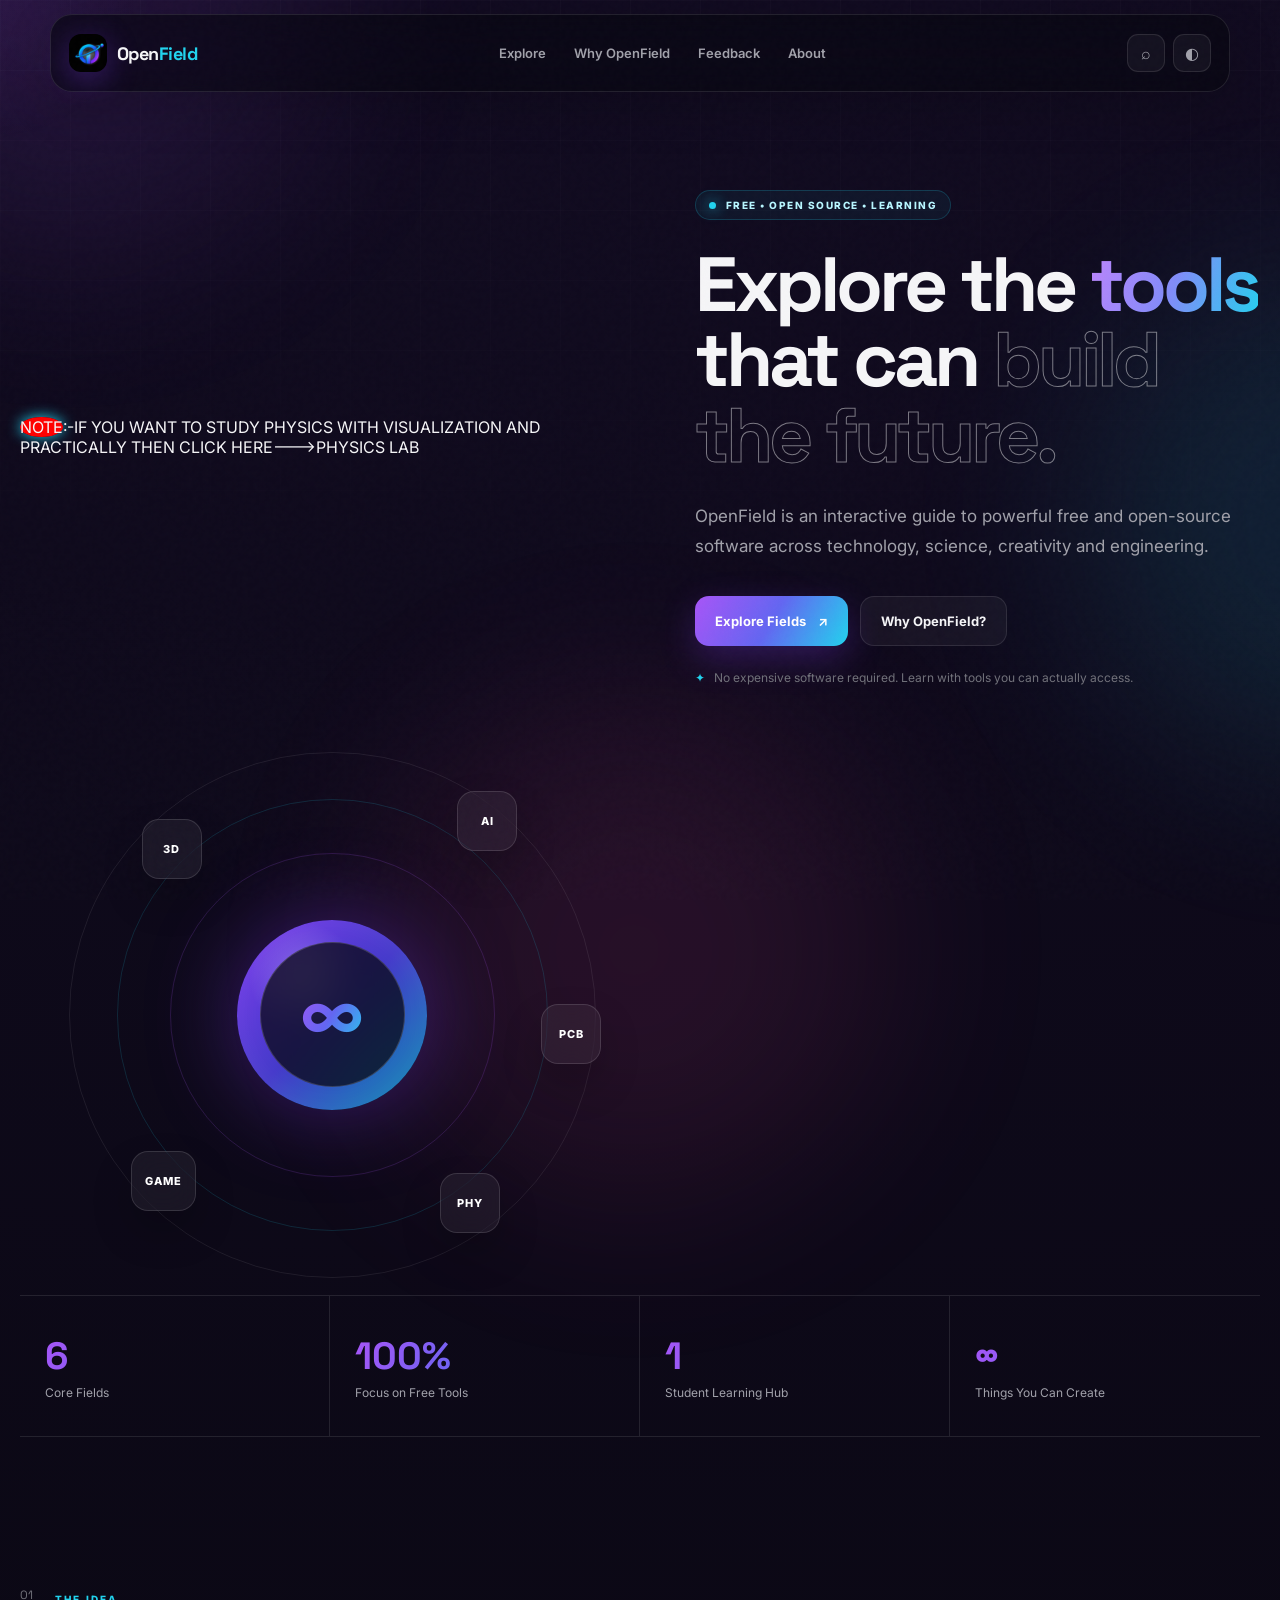
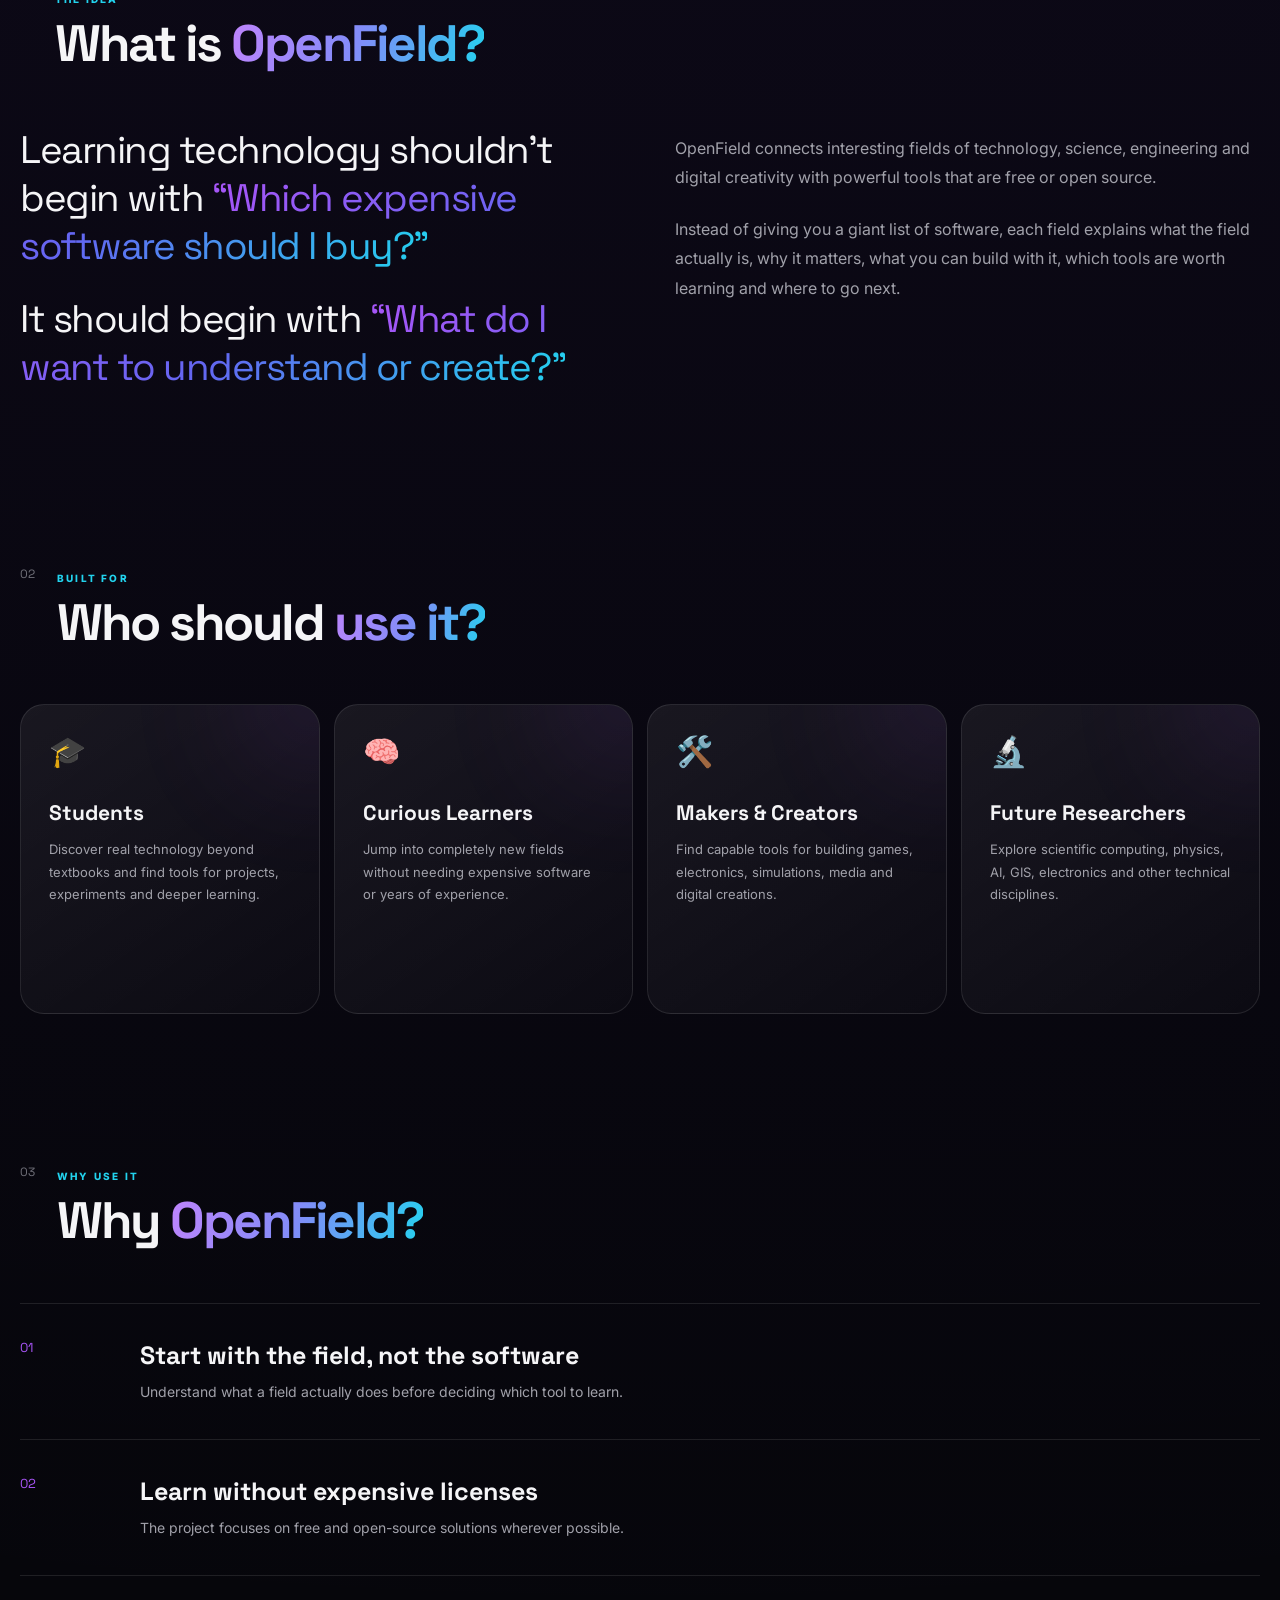
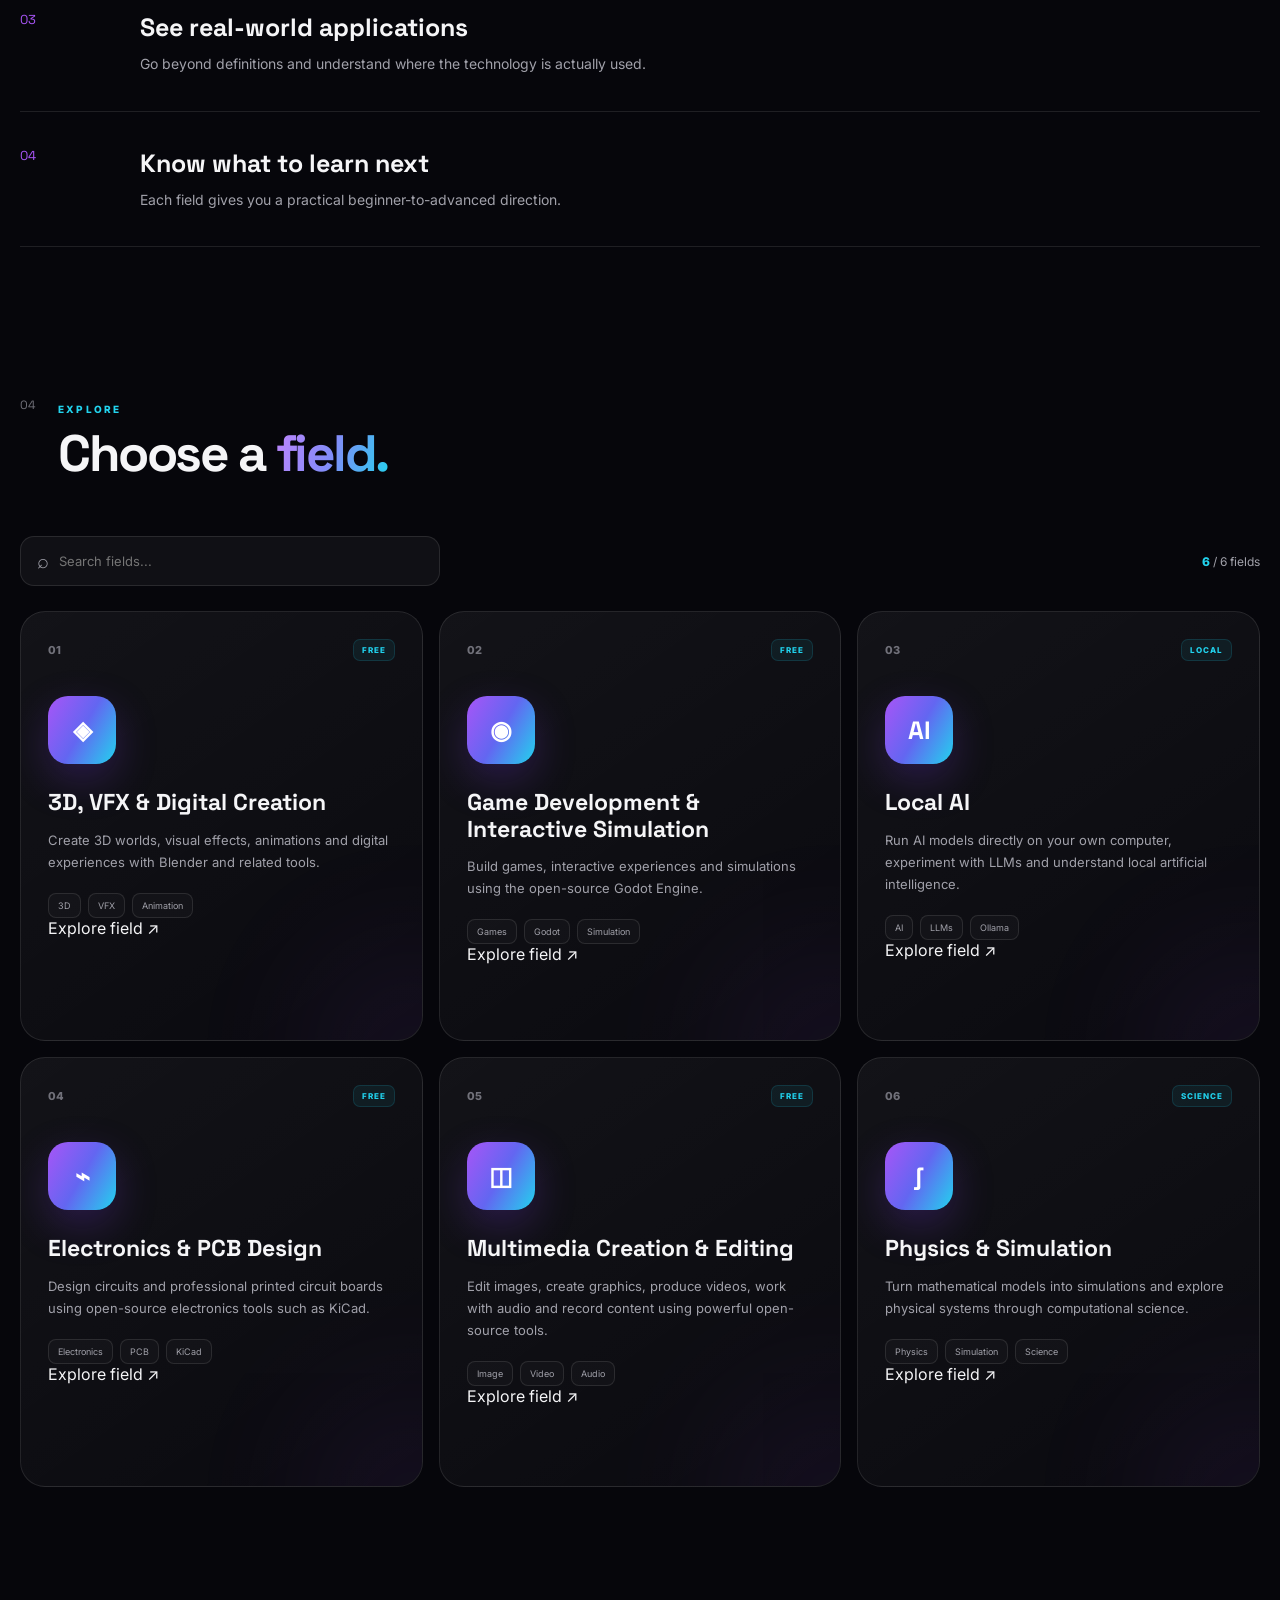
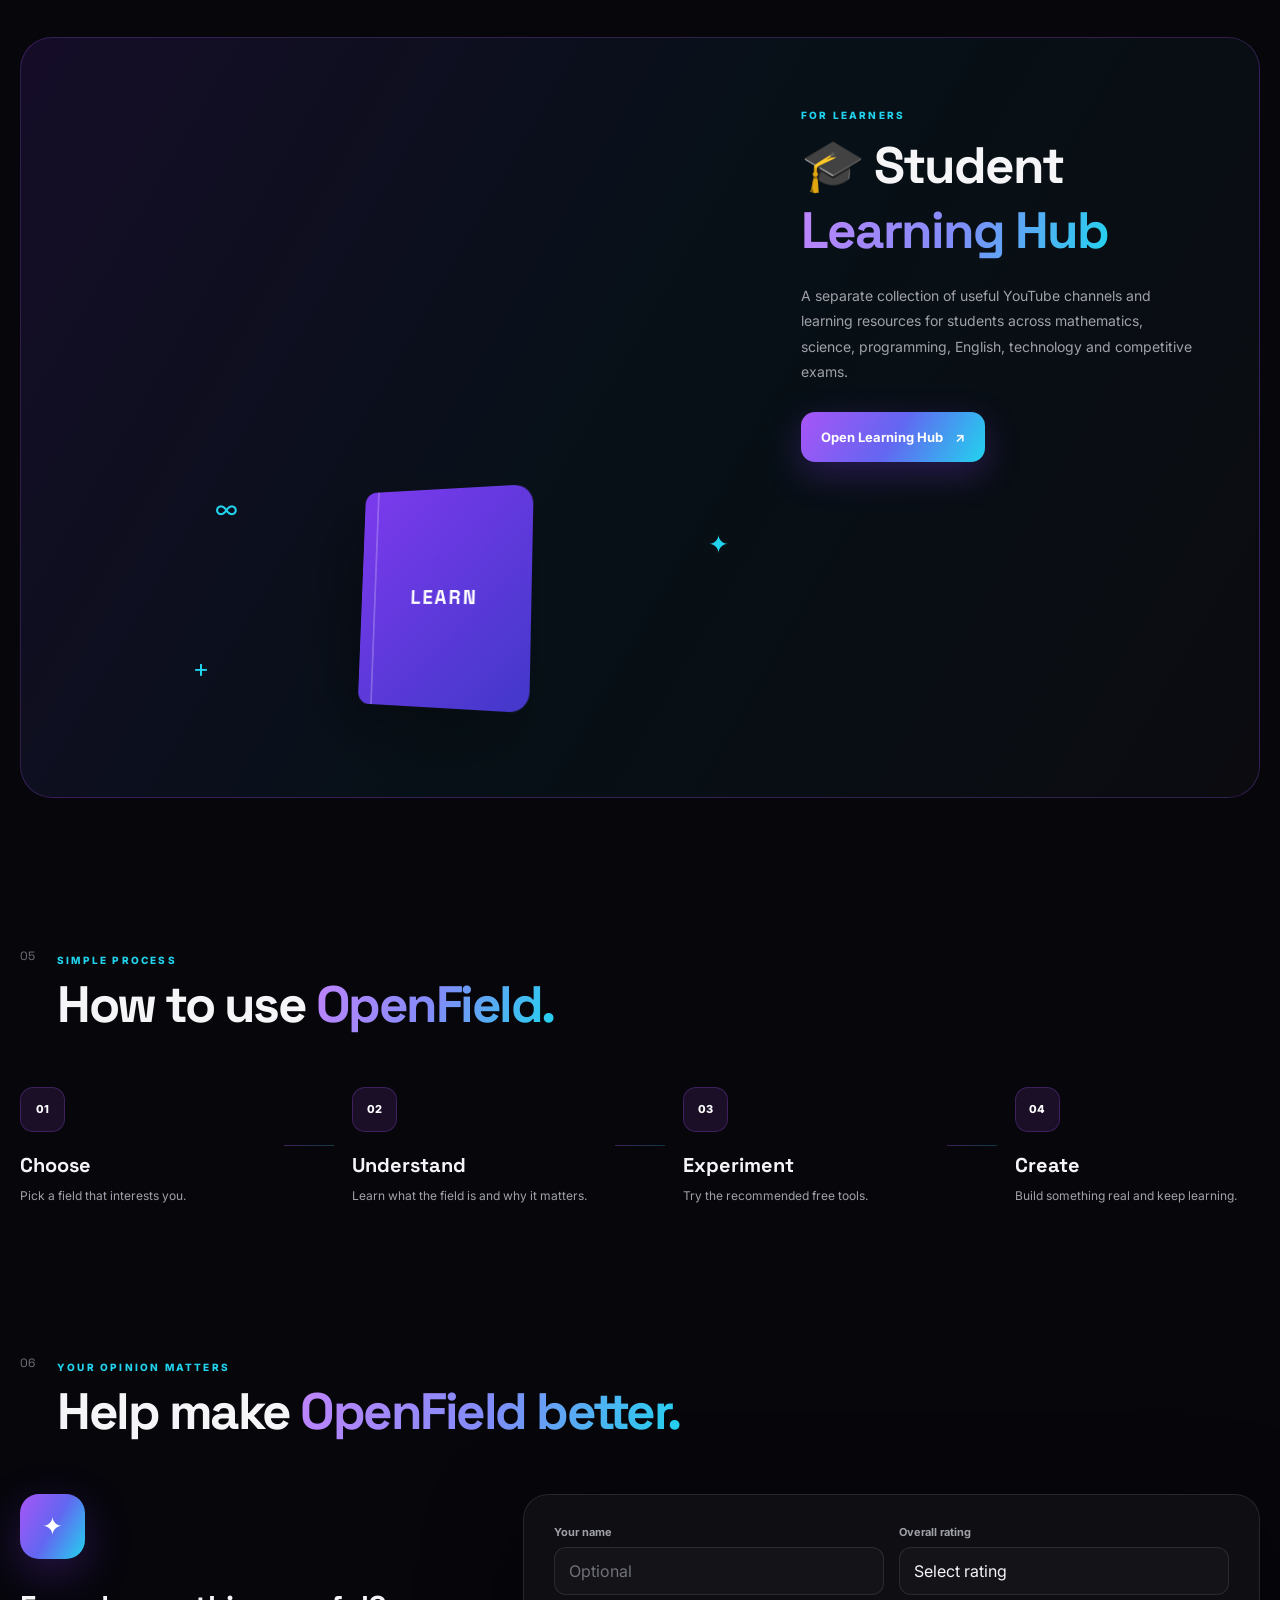
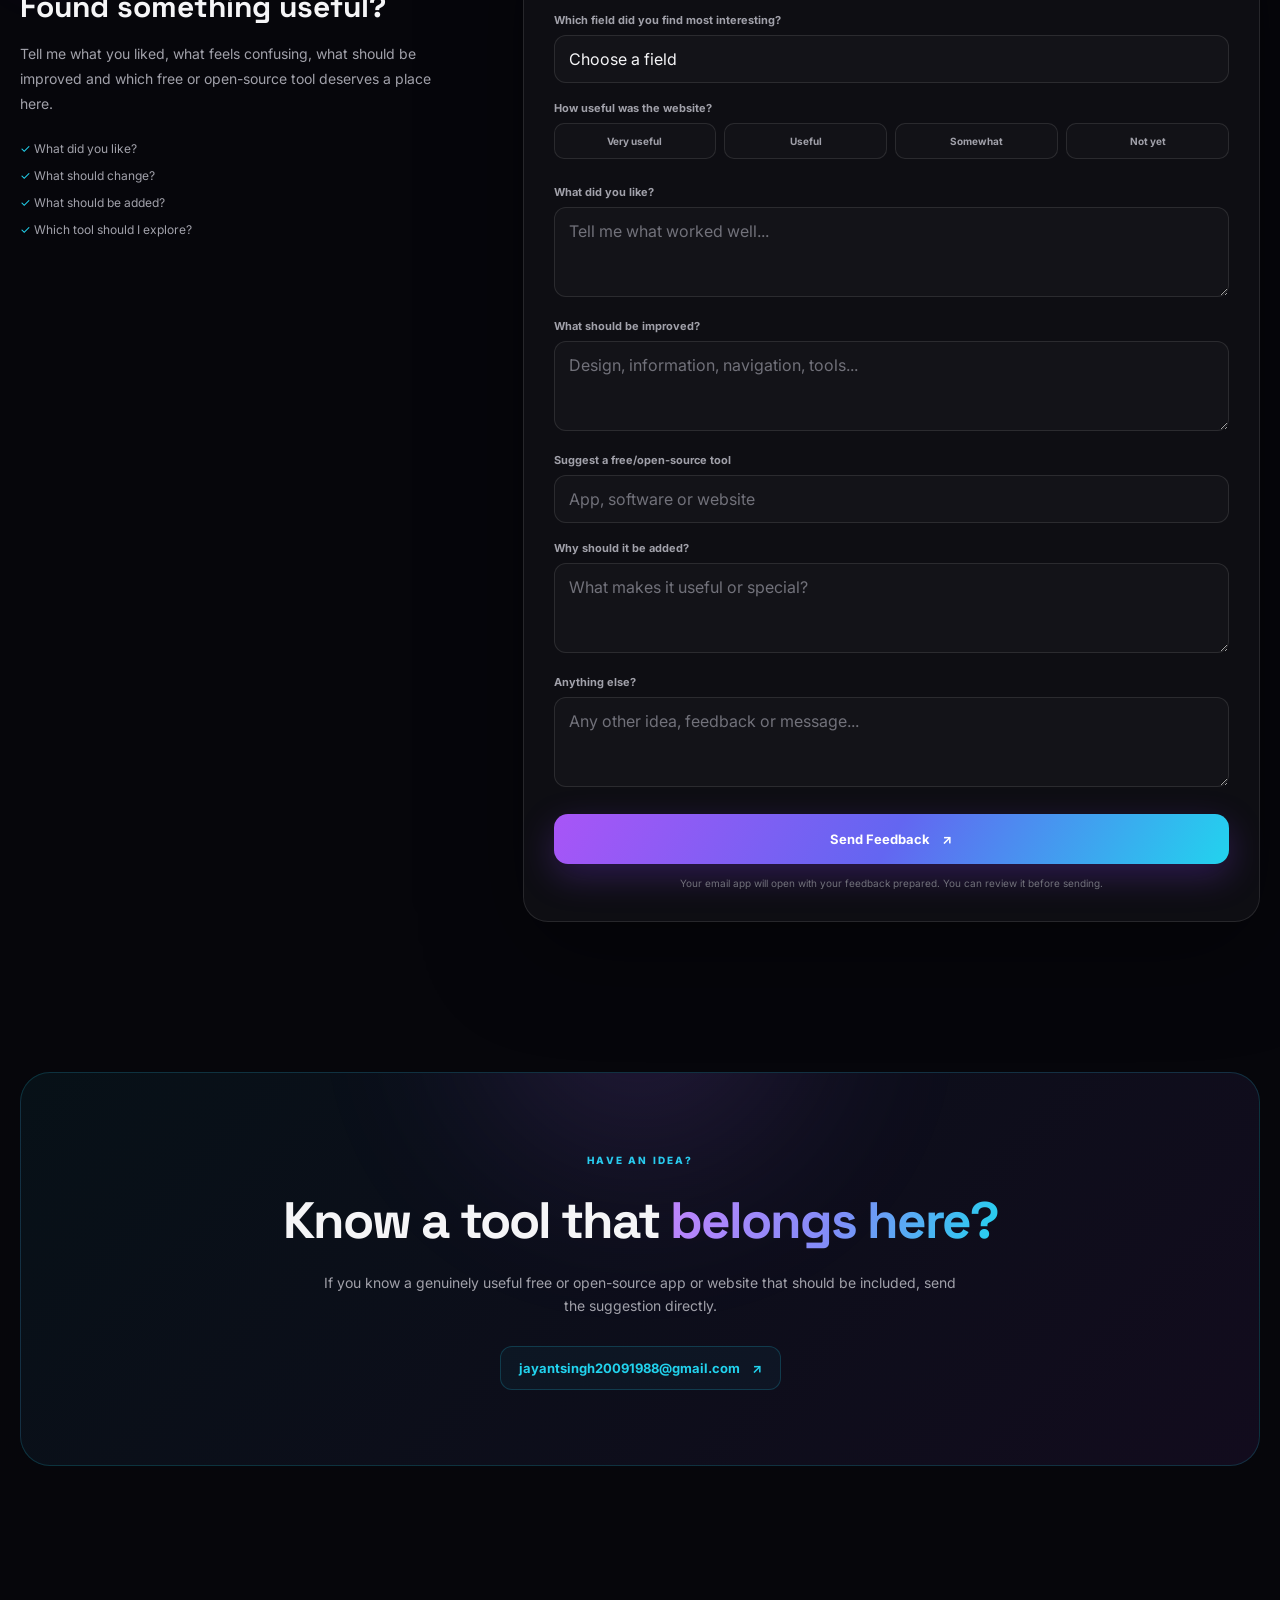
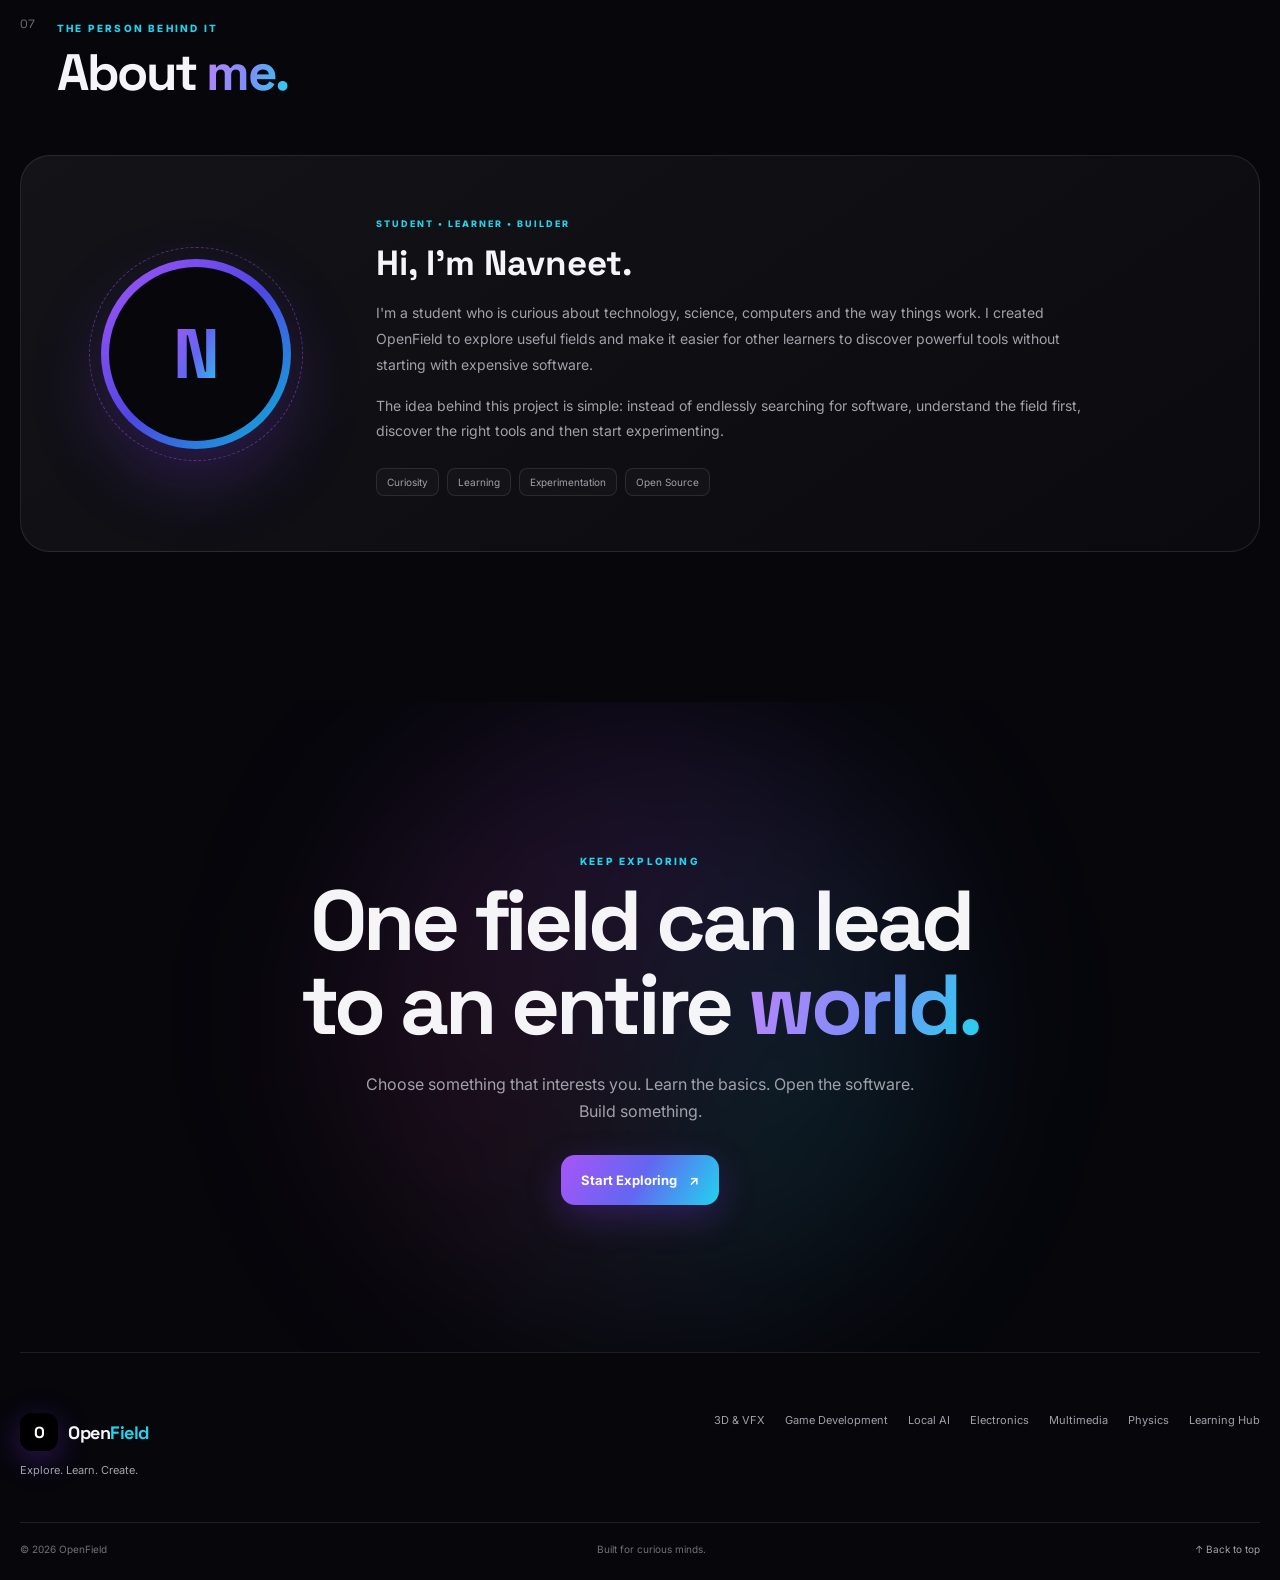
==== commit a733256e: "pefresh links of index.html" ====
--- a/index.html
+++ b/index.html
@@ -748,7 +748,10 @@
                     class="field-card tilt-card reveal"
                     data-name="3D VFX Digital Creation Blender Animation"
                 >
-
+<a
+                        href="html/vfx.html"
+                        
+                    >
                     <div class="field-top">
 
                         <span class="field-number">
@@ -783,10 +786,7 @@
 
                     </div>
 
-                    <a
-                        href="html/vfx.html"
-                        class="field-link"
-                    >
+                    
                         Explore field
                         <span>↗</span>
                     </a>
@@ -800,7 +800,10 @@
                     class="field-card tilt-card reveal"
                     data-name="Game Development Interactive Simulation Godot"
                 >
-
+ <a
+                        href="html/godot.html"
+                        
+                    >
                     <div class="field-top">
 
                         <span class="field-number">
@@ -835,10 +838,7 @@
 
                     </div>
 
-                    <a
-                        href="html/godot.html"
-                        class="field-link"
-                    >
+                   
                         Explore field
                         <span>↗</span>
                     </a>
@@ -852,7 +852,10 @@
                     class="field-card tilt-card reveal"
                     data-name="Local AI Artificial Intelligence Ollama LLM"
                 >
-
+<a
+                        href="html/ollama.html"
+                       
+                    >
                     <div class="field-top">
 
                         <span class="field-number">
@@ -887,10 +890,7 @@
 
                     </div>
 
-                    <a
-                        href="html/ollama.html"
-                        class="field-link"
-                    >
+                    
                         Explore field
                         <span>↗</span>
                     </a>
@@ -904,7 +904,10 @@
                     class="field-card tilt-card reveal"
                     data-name="Electronics PCB Design KiCad Circuit"
                 >
-
+ <a
+                        href="html/kicad.html"
+                        
+                    >
                     <div class="field-top">
 
                         <span class="field-number">
@@ -939,10 +942,7 @@
 
                     </div>
 
-                    <a
-                        href="html/kicad.html"
-                        class="field-link"
-                    >
+                   
                         Explore field
                         <span>↗</span>
                     </a>
@@ -956,7 +956,10 @@
                     class="field-card tilt-card reveal"
                     data-name="Multimedia Creation Editing Image Video Audio GIMP Kdenlive Audacity OBS"
                 >
-
+<a
+                        href="html/editing.html"
+                        
+                    >
                     <div class="field-top">
 
                         <span class="field-number">
@@ -991,10 +994,7 @@
 
                     </div>
 
-                    <a
-                        href="html/editing.html"
-                        class="field-link"
-                    >
+                    
                         Explore field
                         <span>↗</span>
                     </a>
@@ -1008,7 +1008,10 @@
                     class="field-card tilt-card reveal"
                     data-name="Physics Simulation Computational Science Scientific Computing"
                 >
-
+<a
+                        href="html/physics.html"
+                       
+                    >
                     <div class="field-top">
 
                         <span class="field-number">
@@ -1043,10 +1046,7 @@
 
                     </div>
 
-                    <a
-                        href="html/physics.html"
-                        class="field-link"
-                    >
+                    
                         Explore field
                         <span>↗</span>
                     </a>
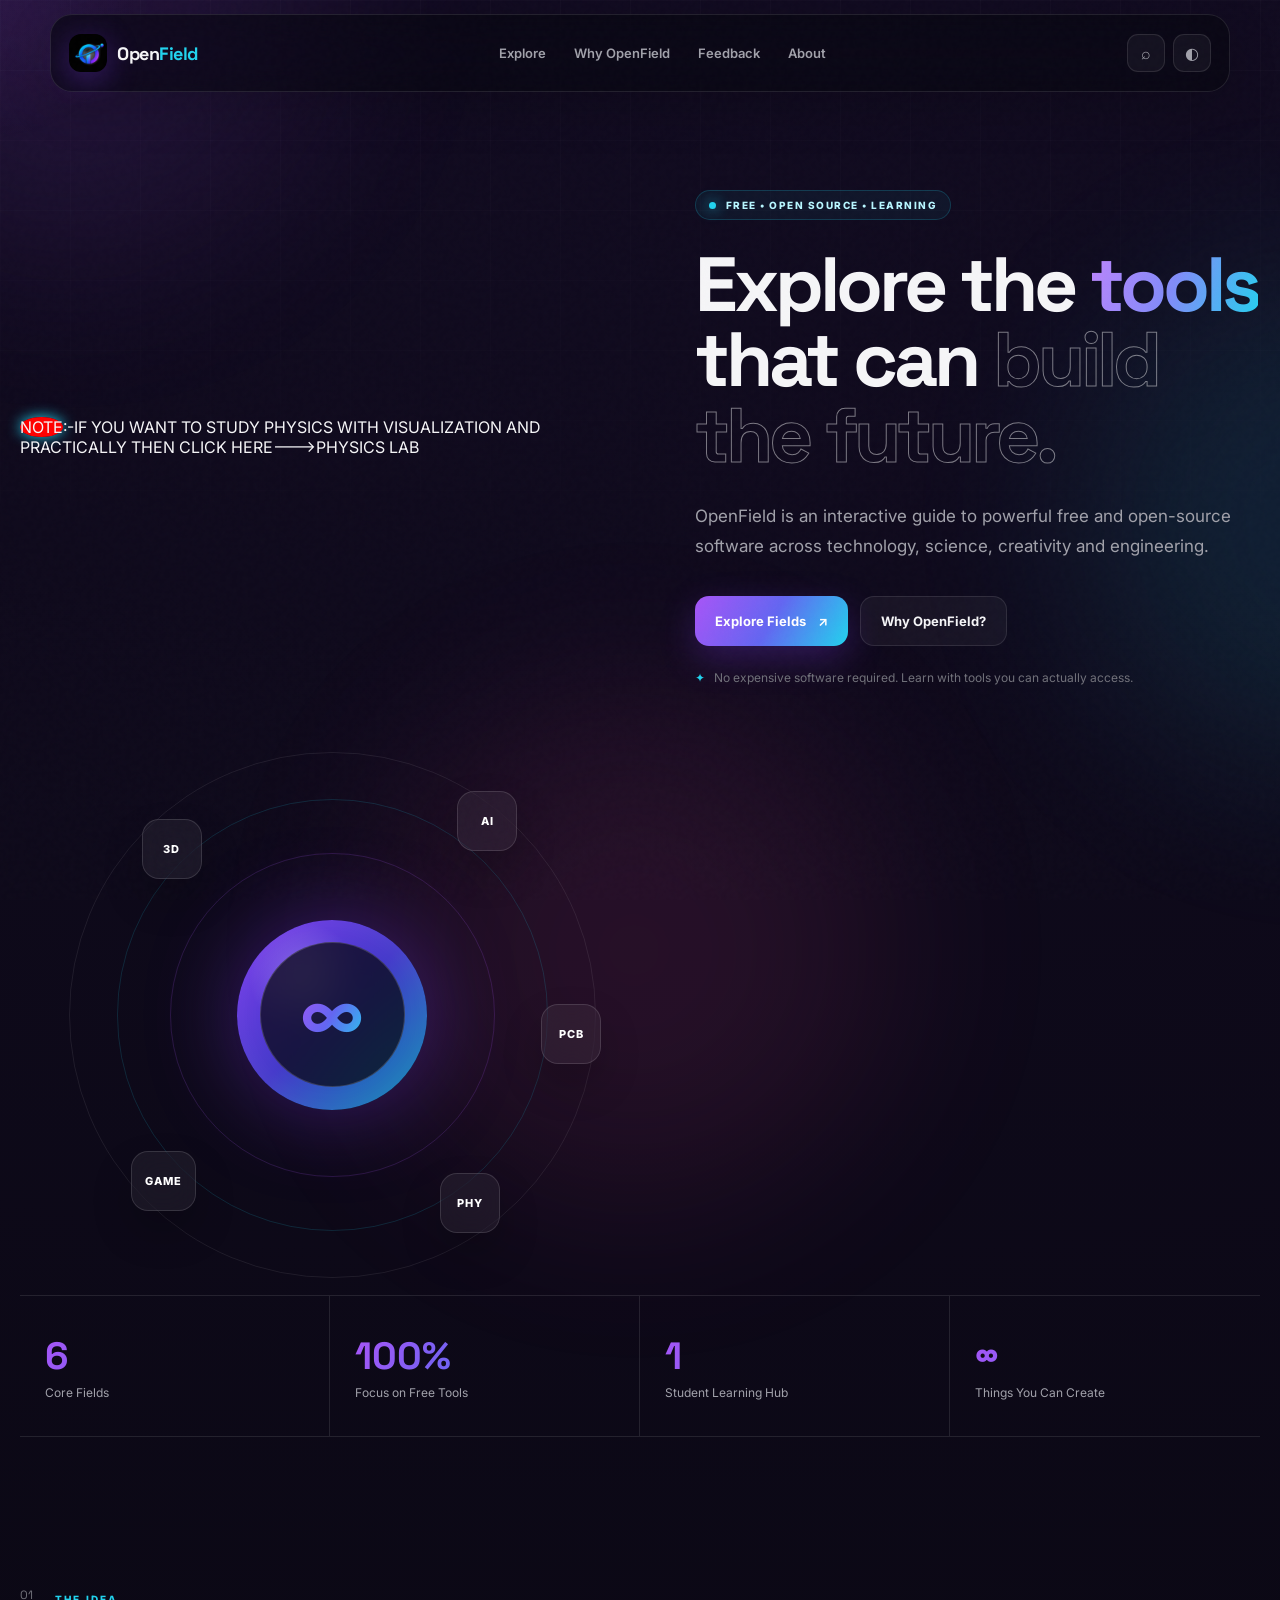
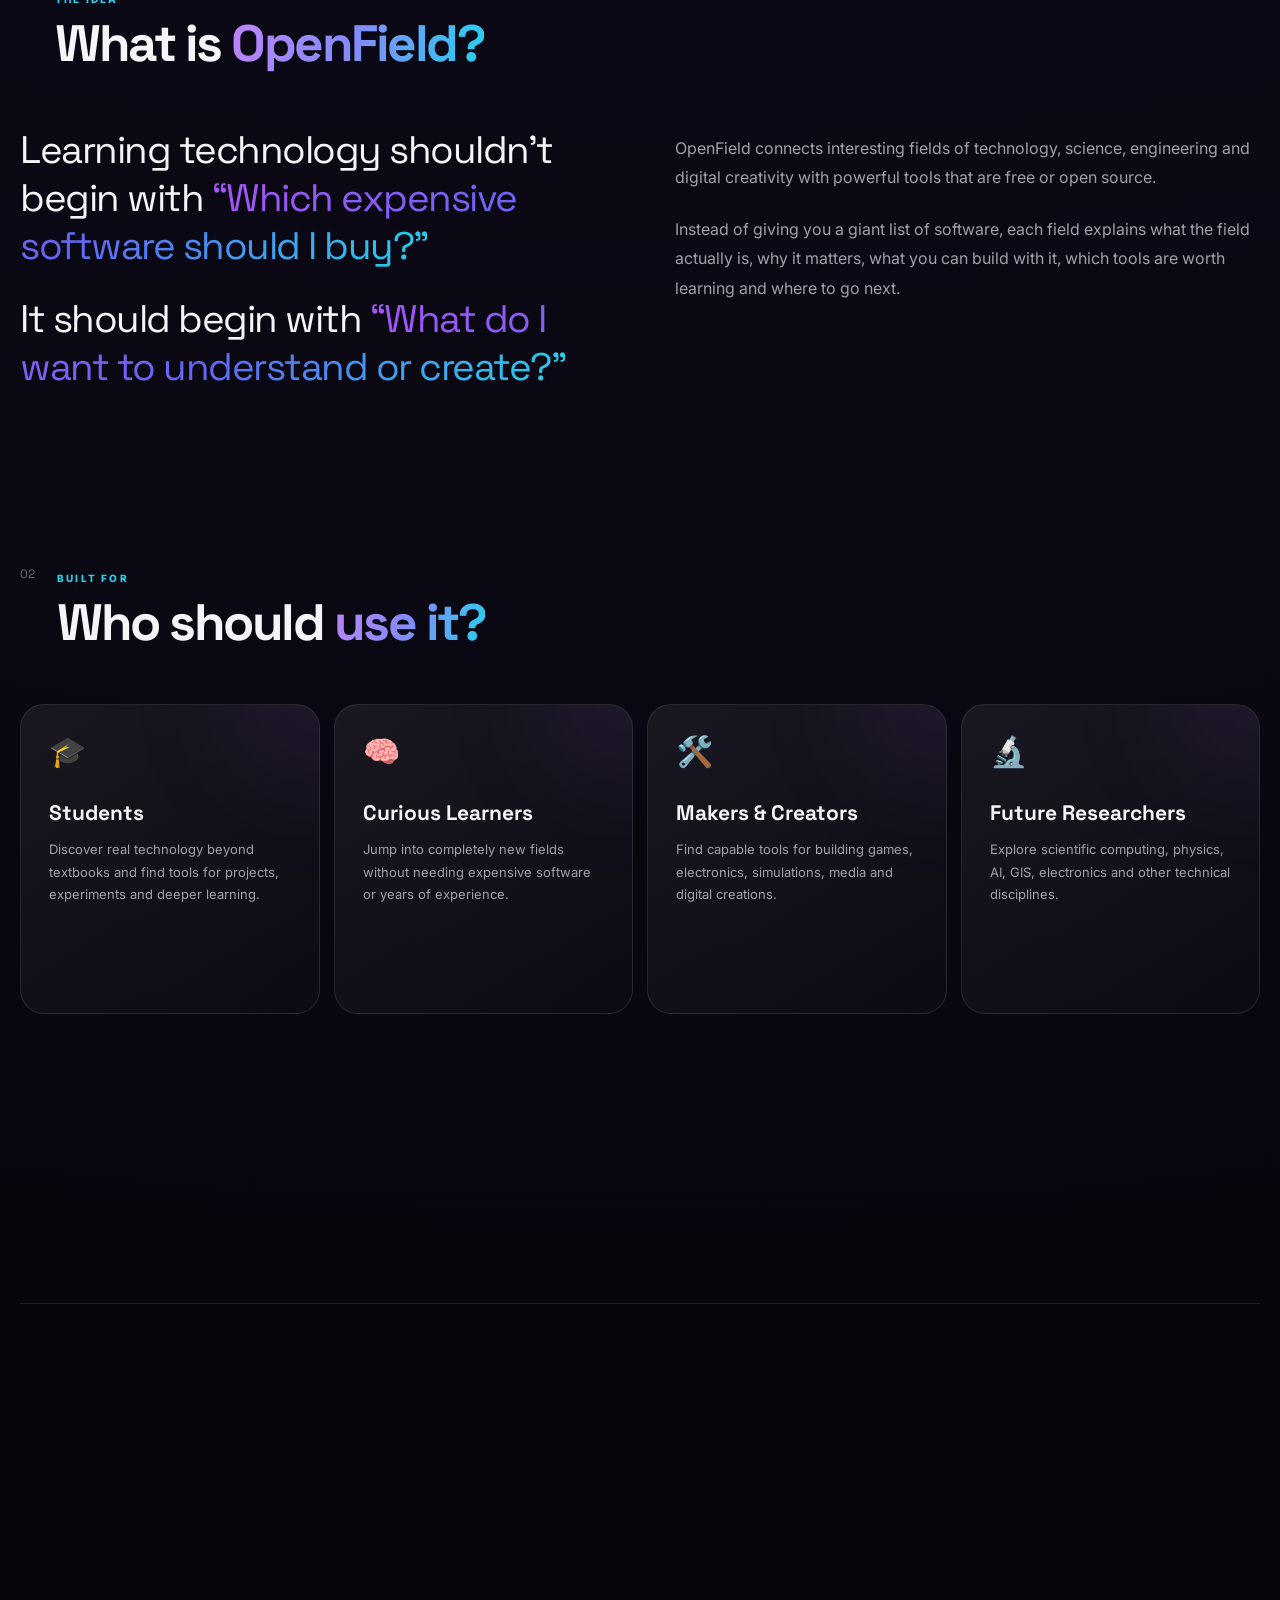
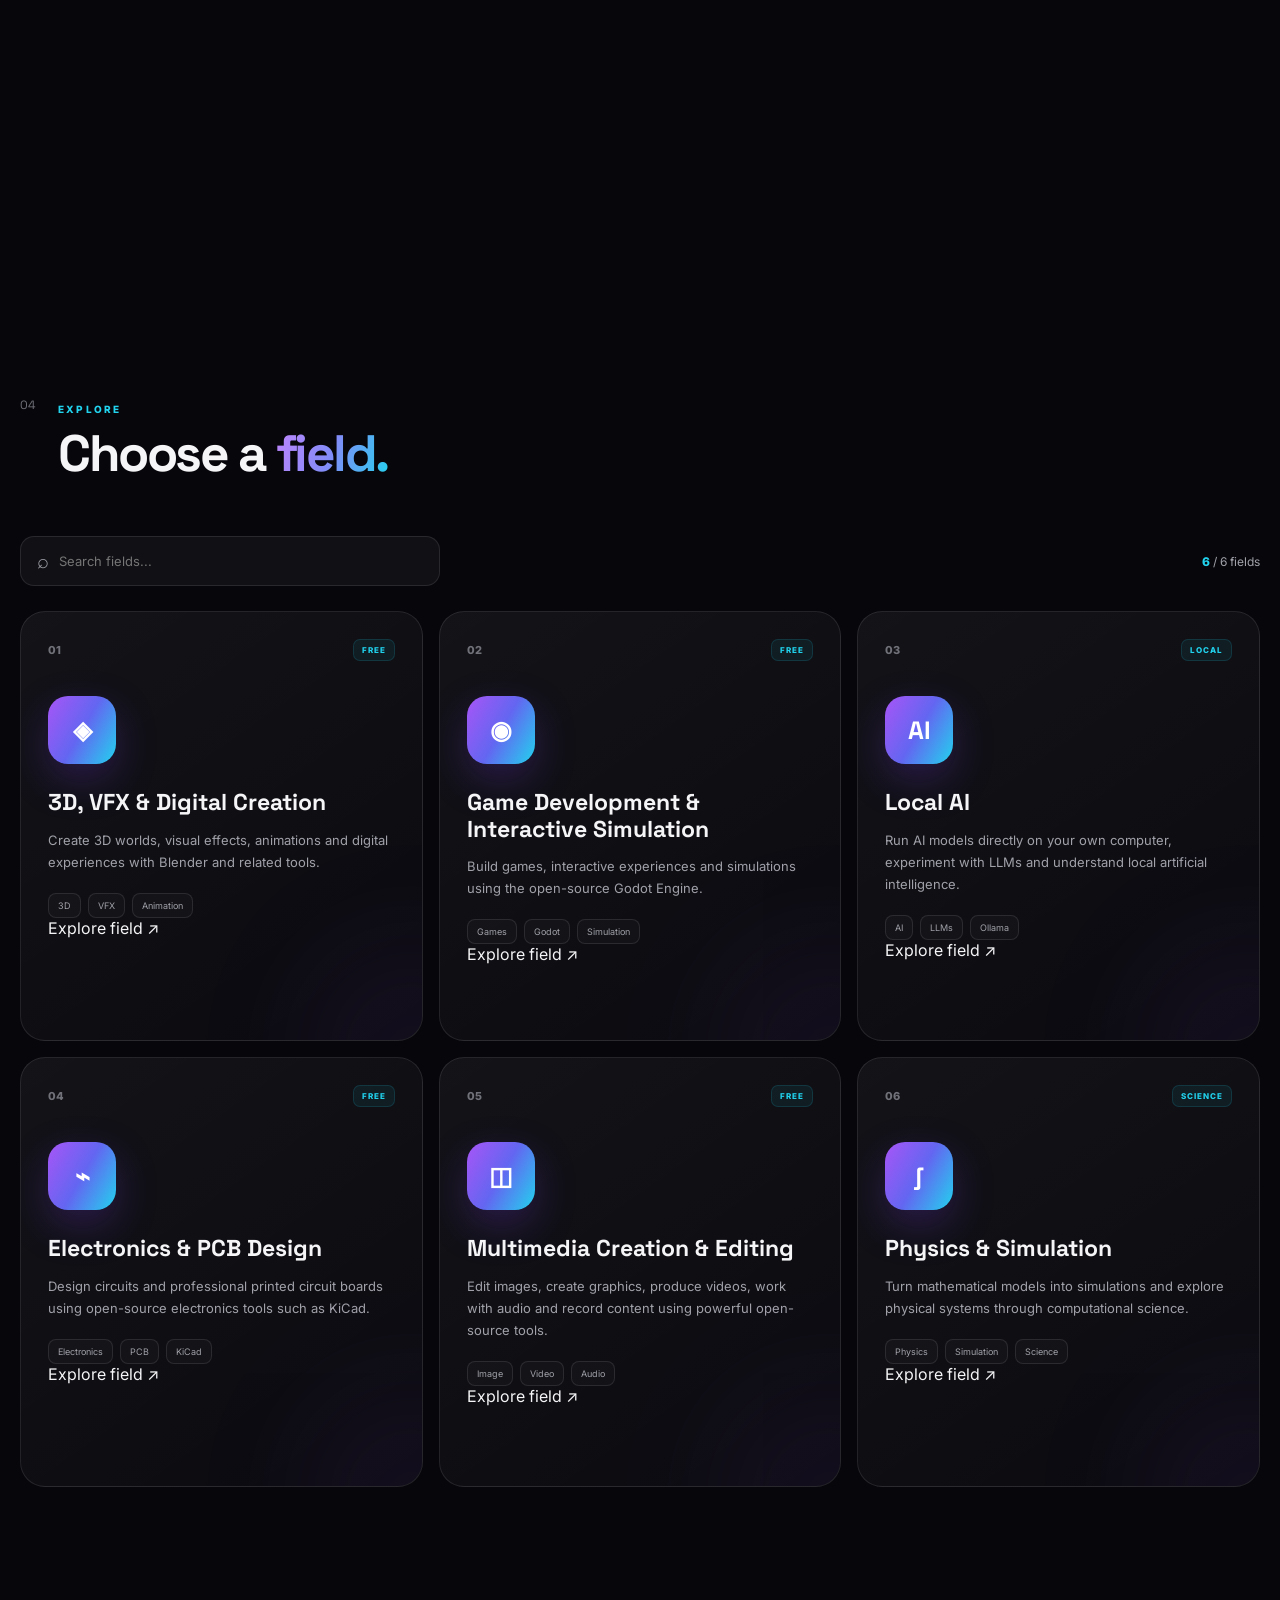
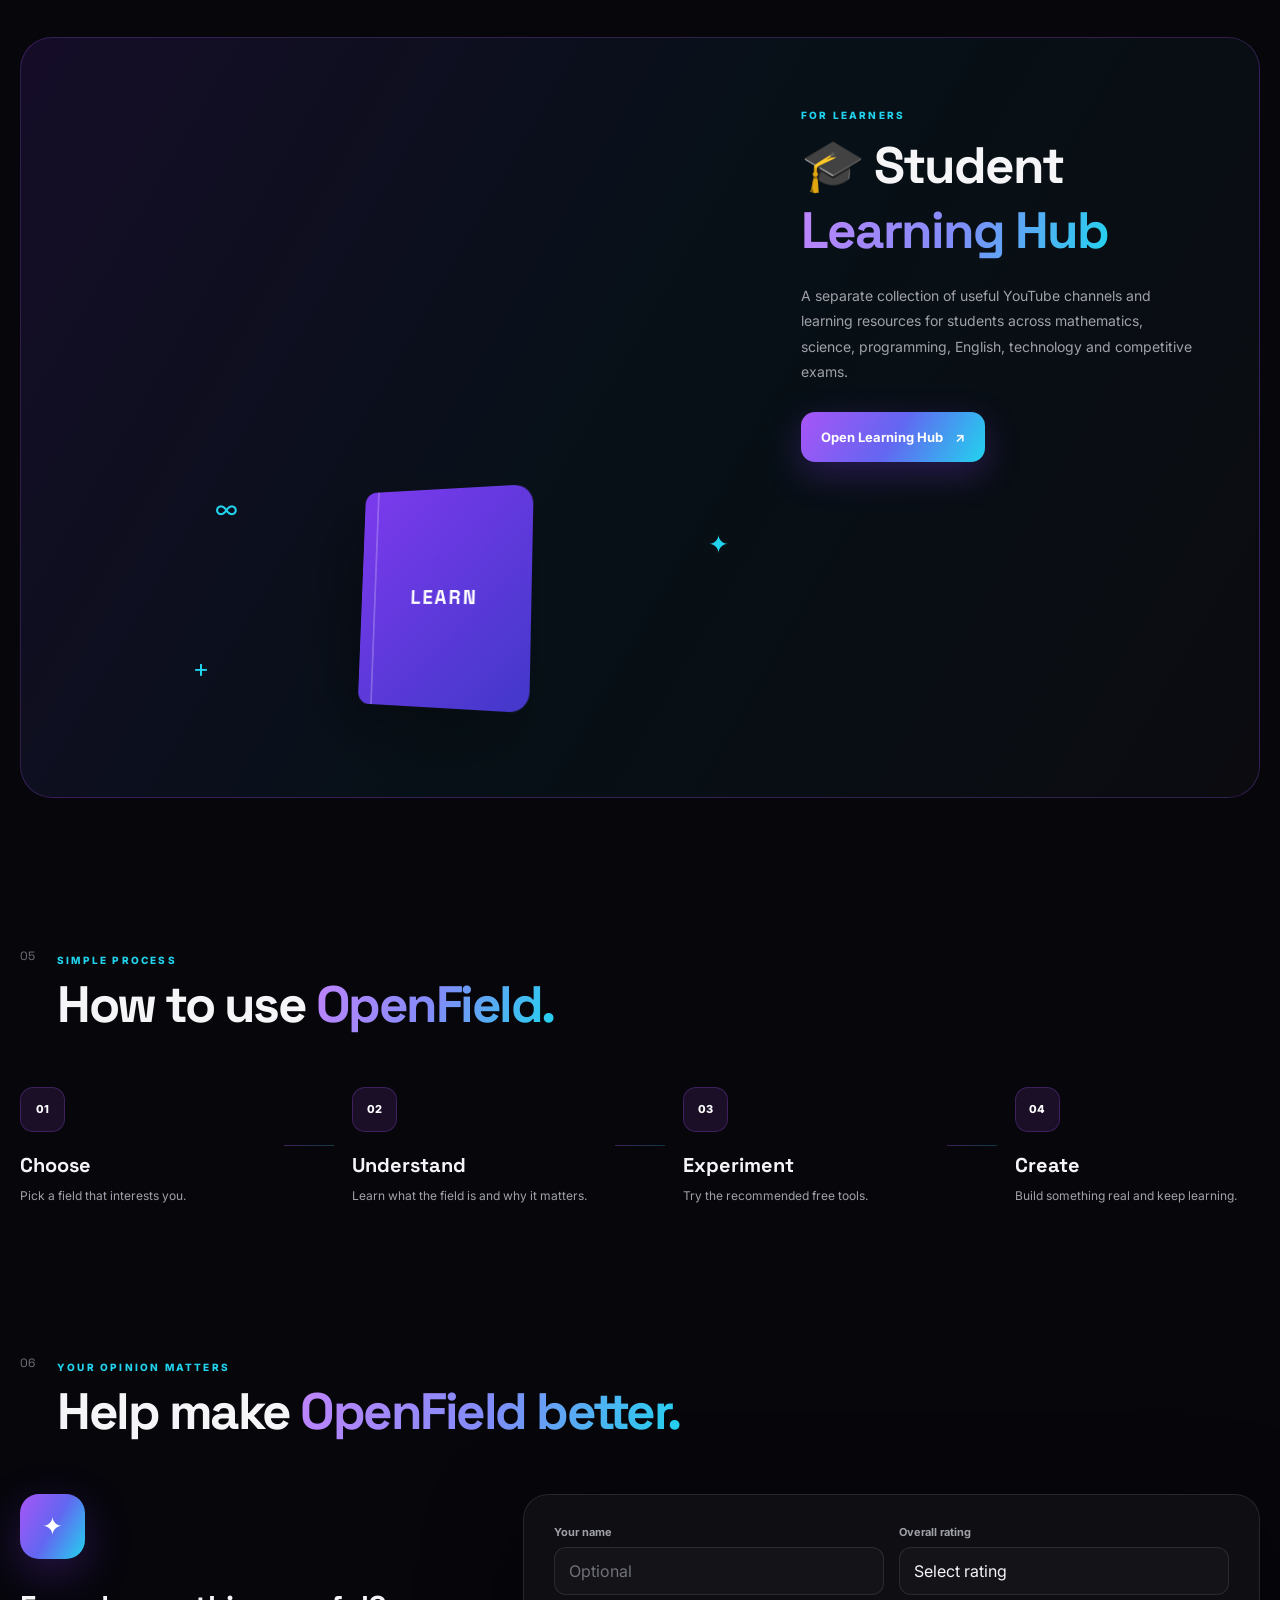
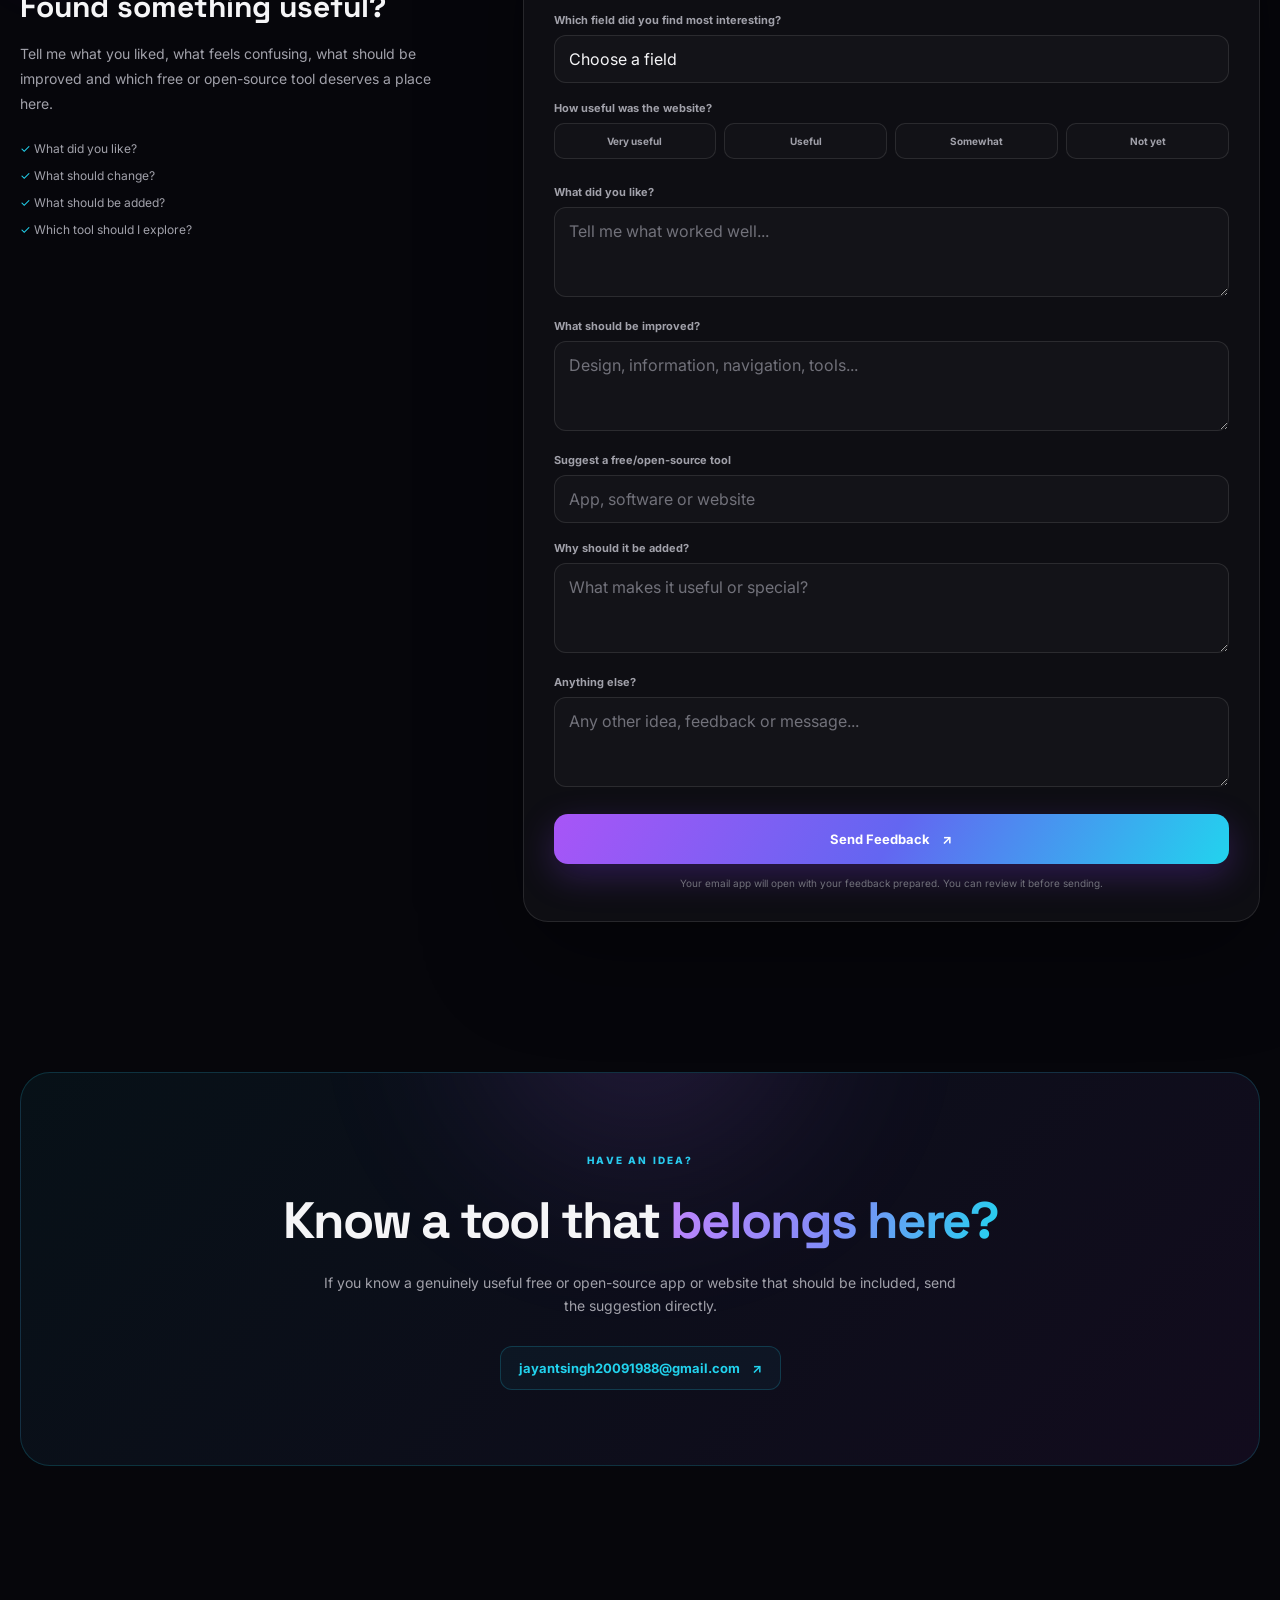
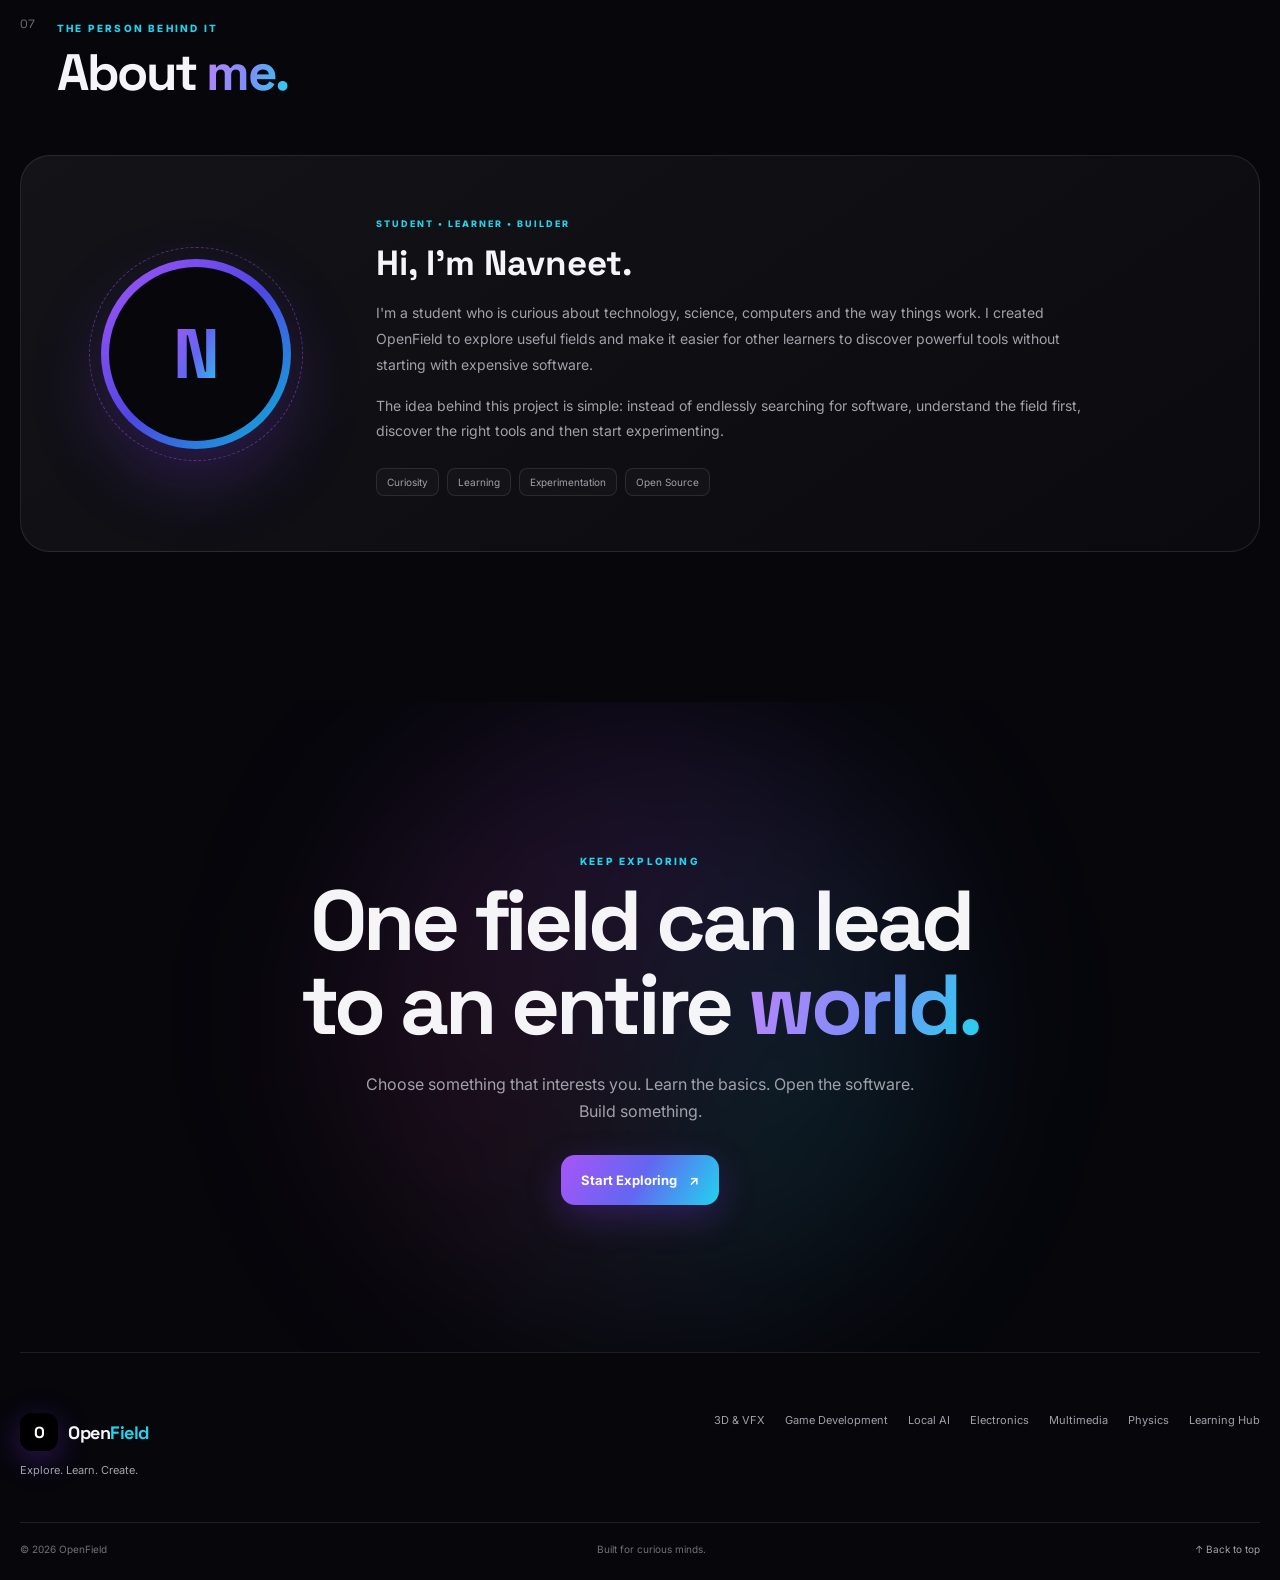
==== commit 1e79f840: "update homepage" ====
--- a/index.html
+++ b/index.html
@@ -17,10 +17,7 @@
         content="width=device-width, initial-scale=1.0"
     >
 
-    <meta
-        name="description"
-        content="OpenField — Explore powerful free and open-source tools across 3D, game development, local AI, electronics, multimedia, physics and student learning."
-    >
+   
 
     <meta
         name="theme-color"
@@ -1843,31 +1840,31 @@
 
             <div class="footer-links">
 
-                <a href="vfx.html">
+                <a href="html/vfx.html">
                     3D & VFX
                 </a>
 
-                <a href="godot.html">
+                <a href="html/godot.html">
                     Game Development
                 </a>
 
-                <a href="ollama.html">
+                <a href="html/ollama.html">
                     Local AI
                 </a>
 
-                <a href="kicad.html">
+                <a href="html/kicad.html">
                     Electronics
                 </a>
 
-                <a href="editing.html">
+                <a href="html/editing.html">
                     Multimedia
                 </a>
 
-                <a href="physics.html">
+                <a href="html/physics.html">
                     Physics
                 </a>
 
-                <a href="education.html">
+                <a href="html/education.html">
                     Learning Hub
                 </a>
 
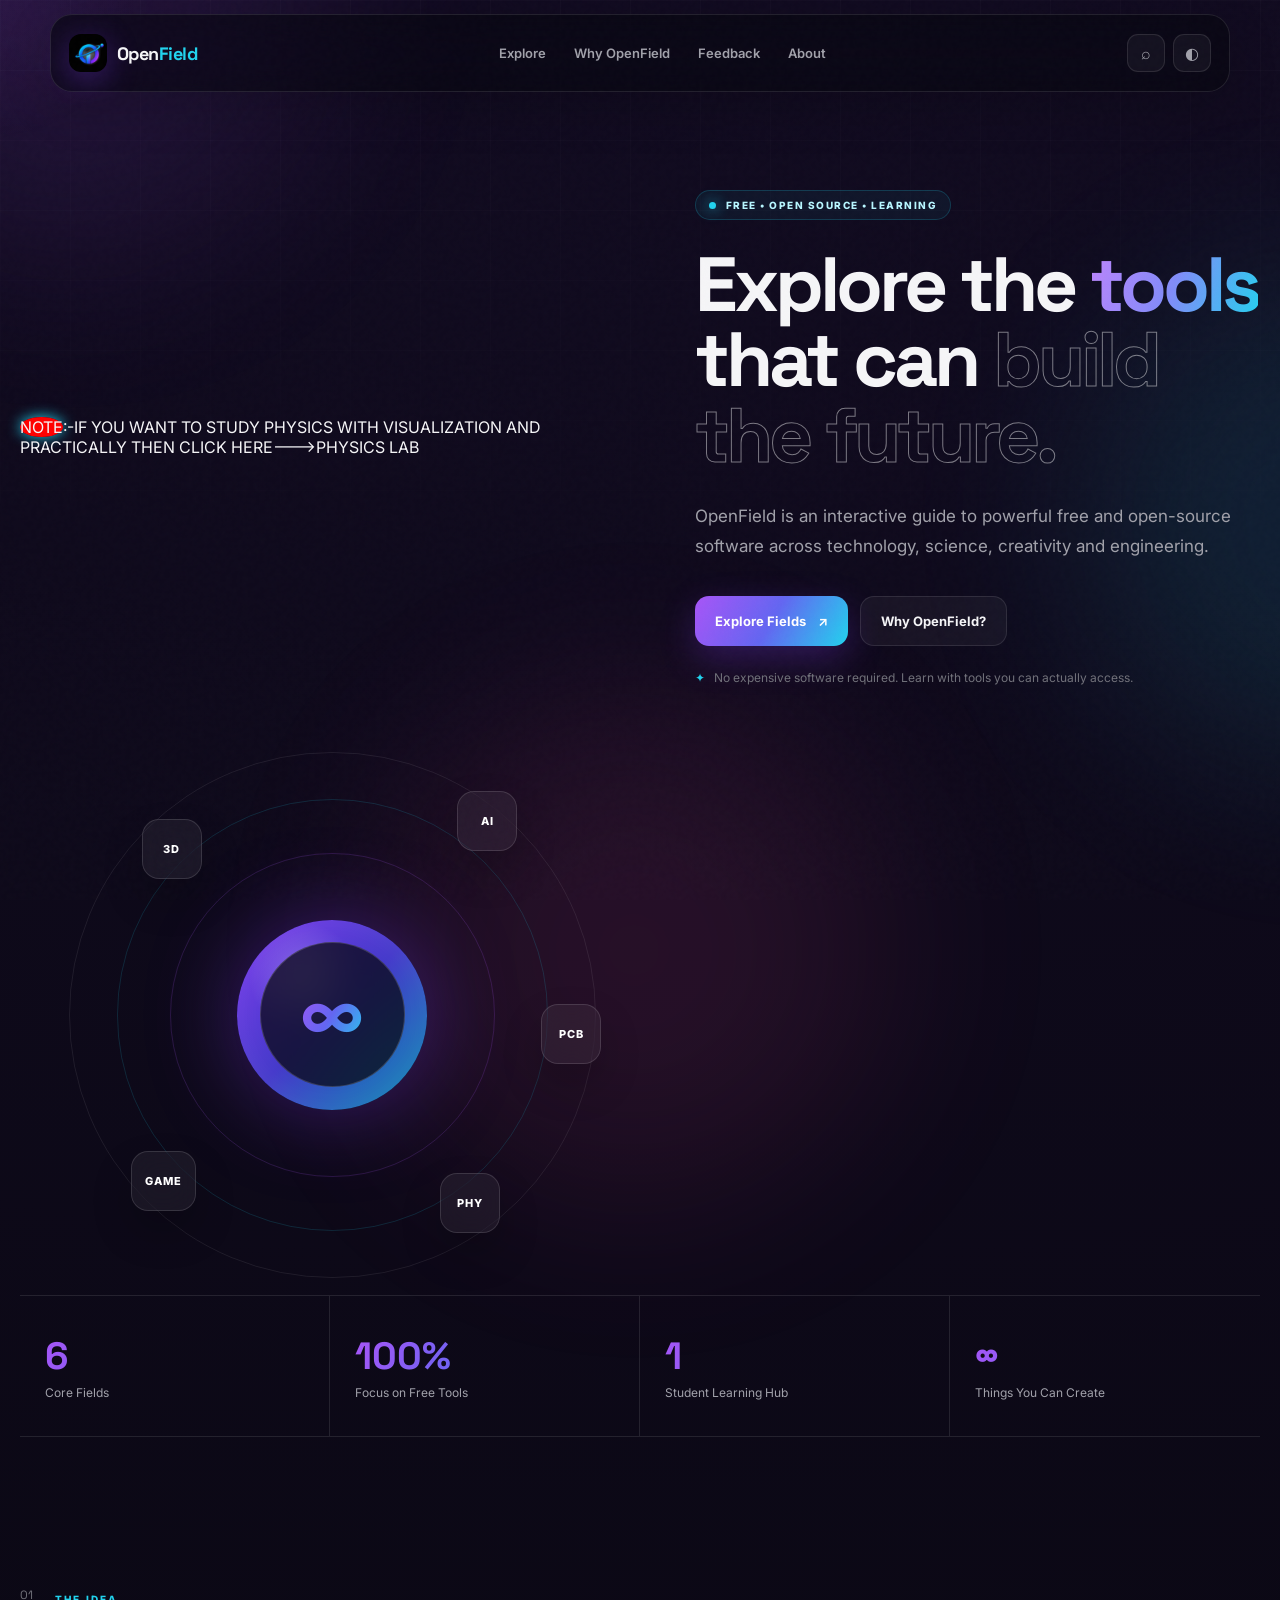
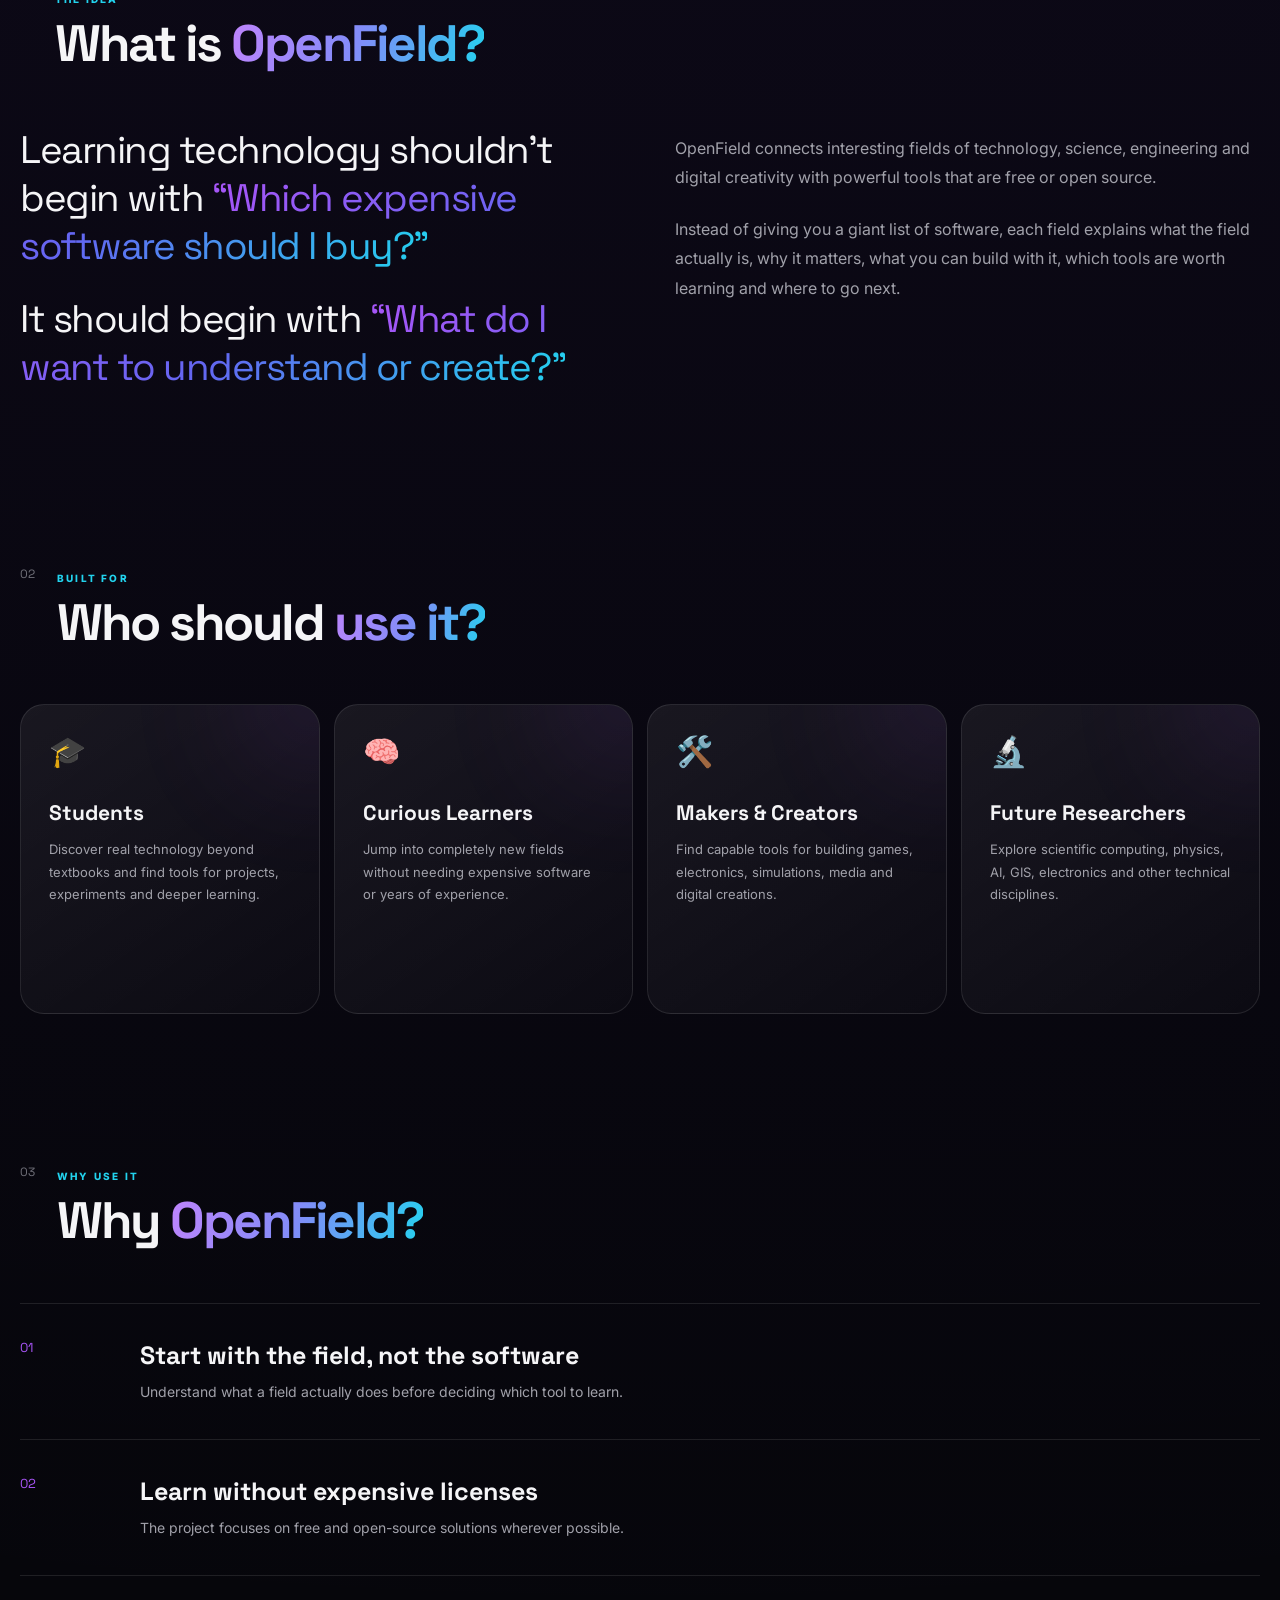
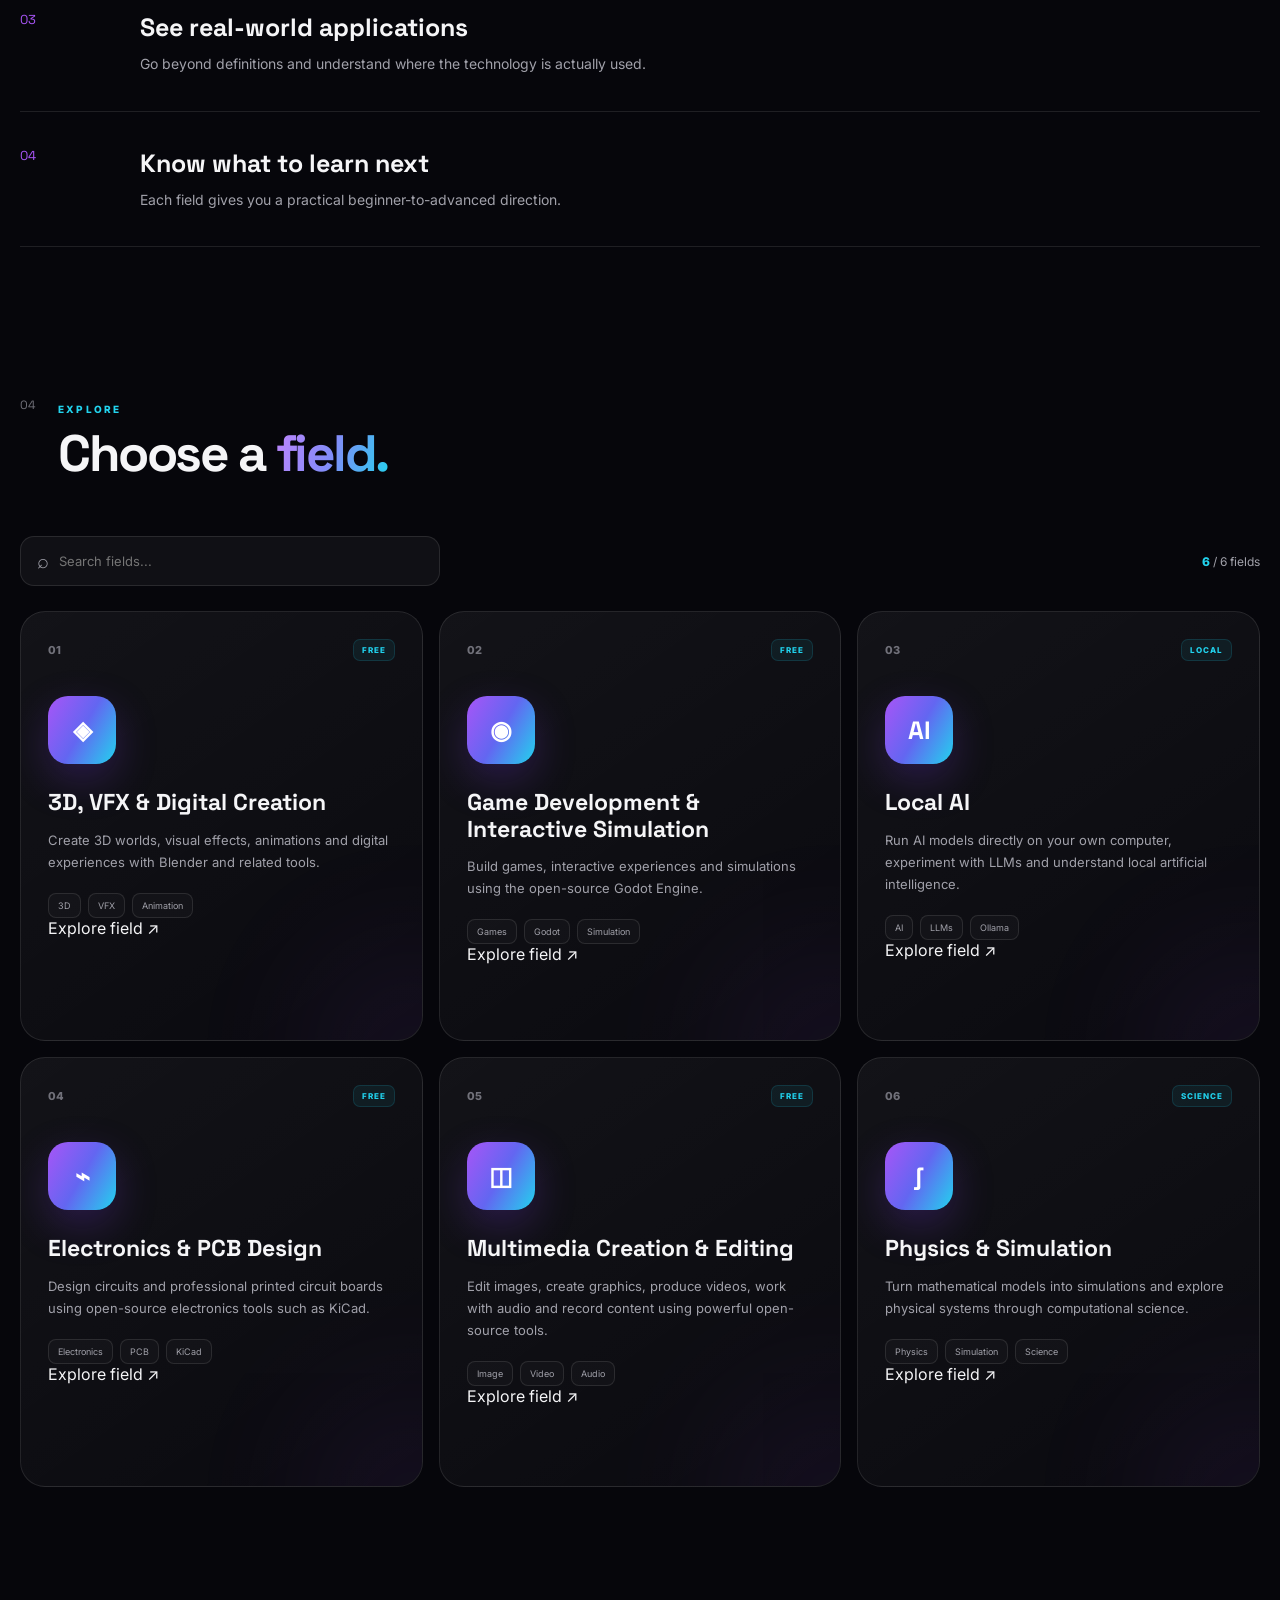
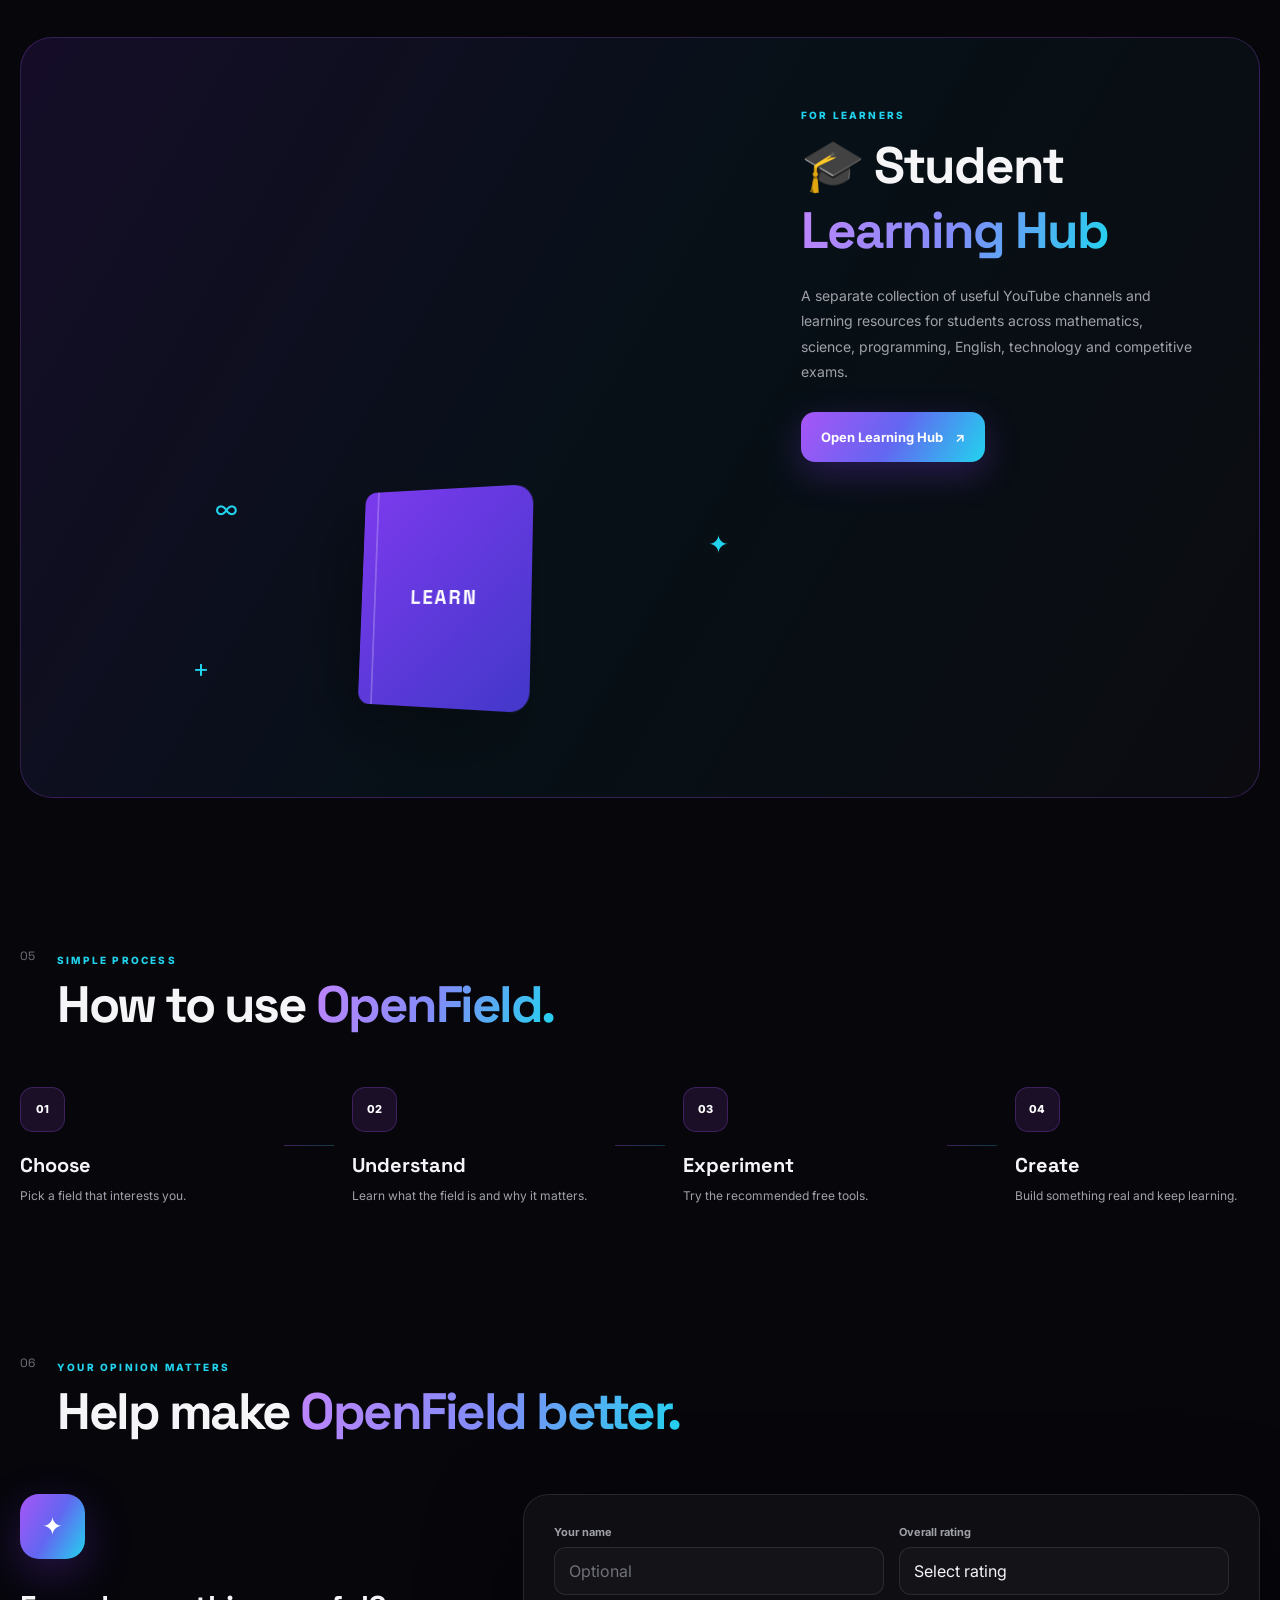
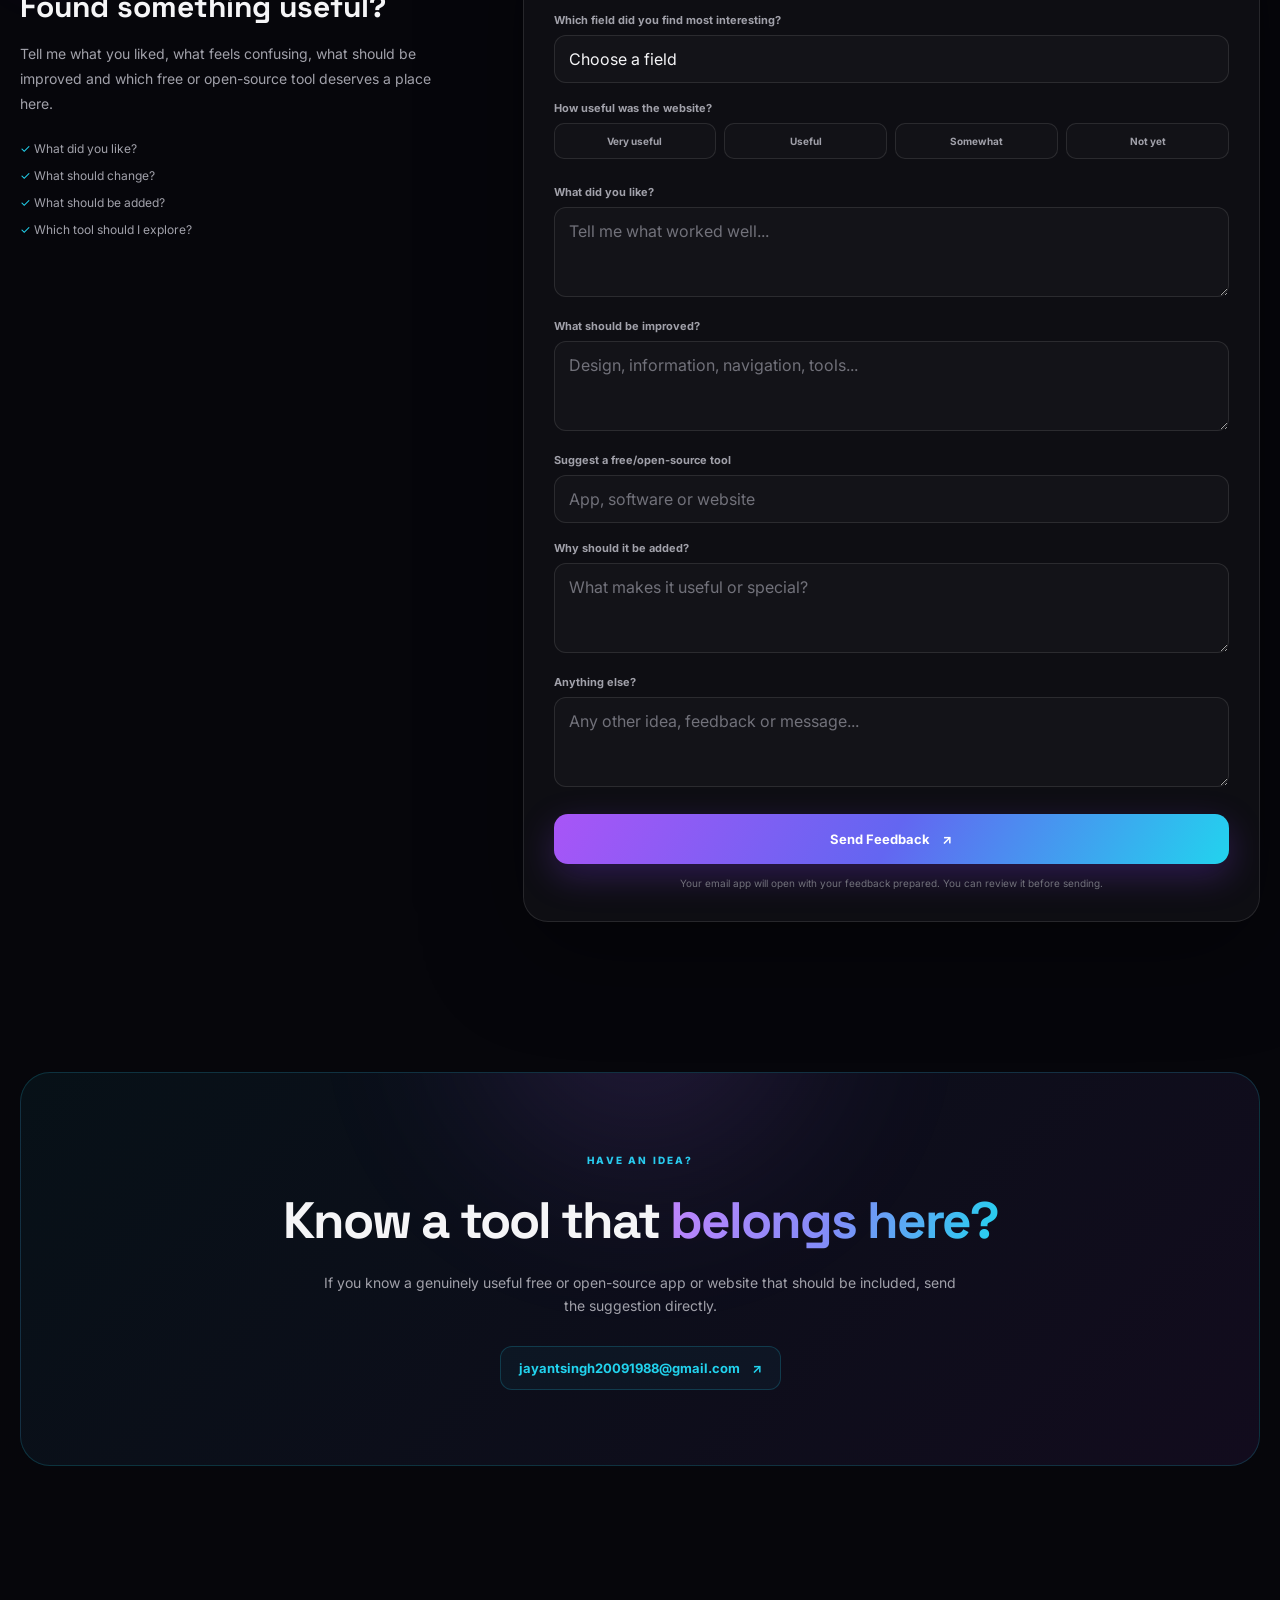
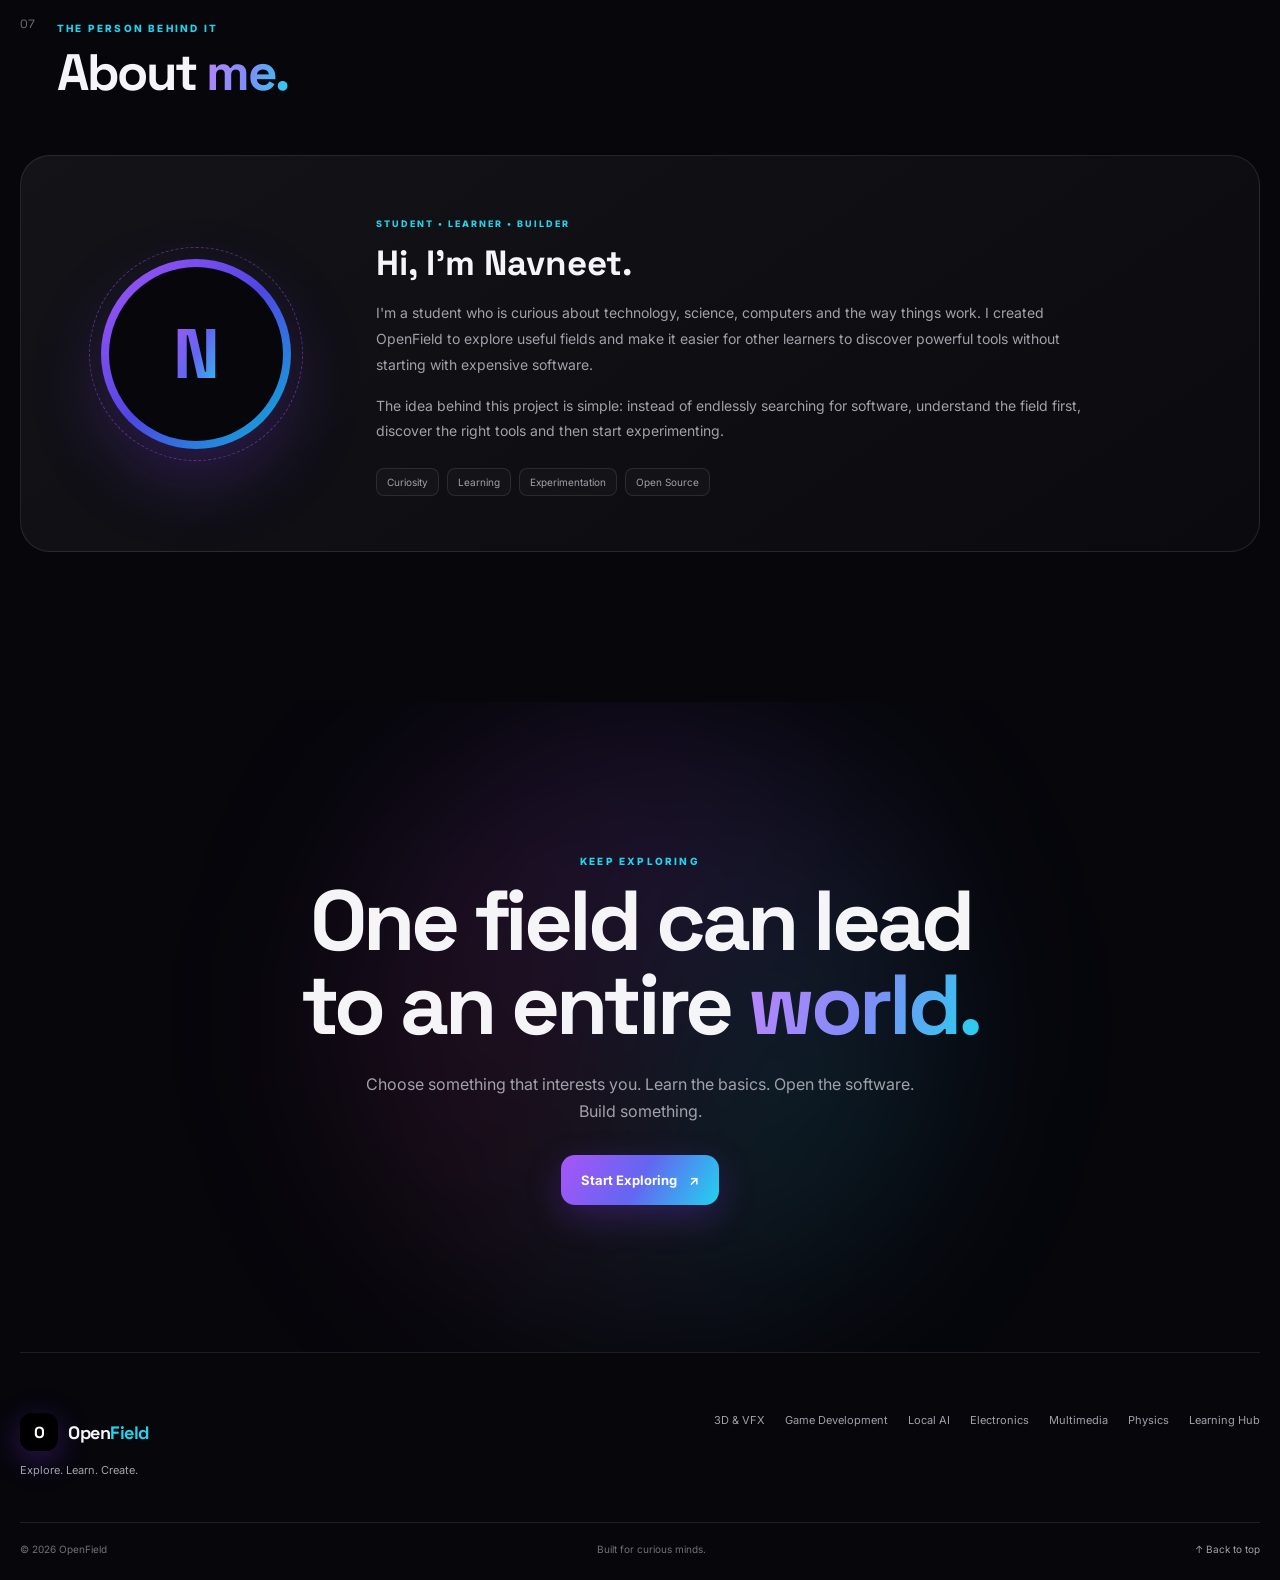
==== commit 0896647b: "update homepage" ====
--- a/index.html
+++ b/index.html
@@ -27,7 +27,10 @@
     <title>OpenField — Explore Technology, Science & Creative Fields</title>
 <meta name="description" content="OpenField helps you explore technology, science, creative fields, free and open-source tools, learning resources, and career possibilities.">
     <link rel="stylesheet" href="css/home.css">
-
+<link
+    rel="canonical"
+    href="https://jayantsingh20091988-hue.github.io/openfield/"
+>
     <link
         rel="preconnect"
         href="https://fonts.googleapis.com"
